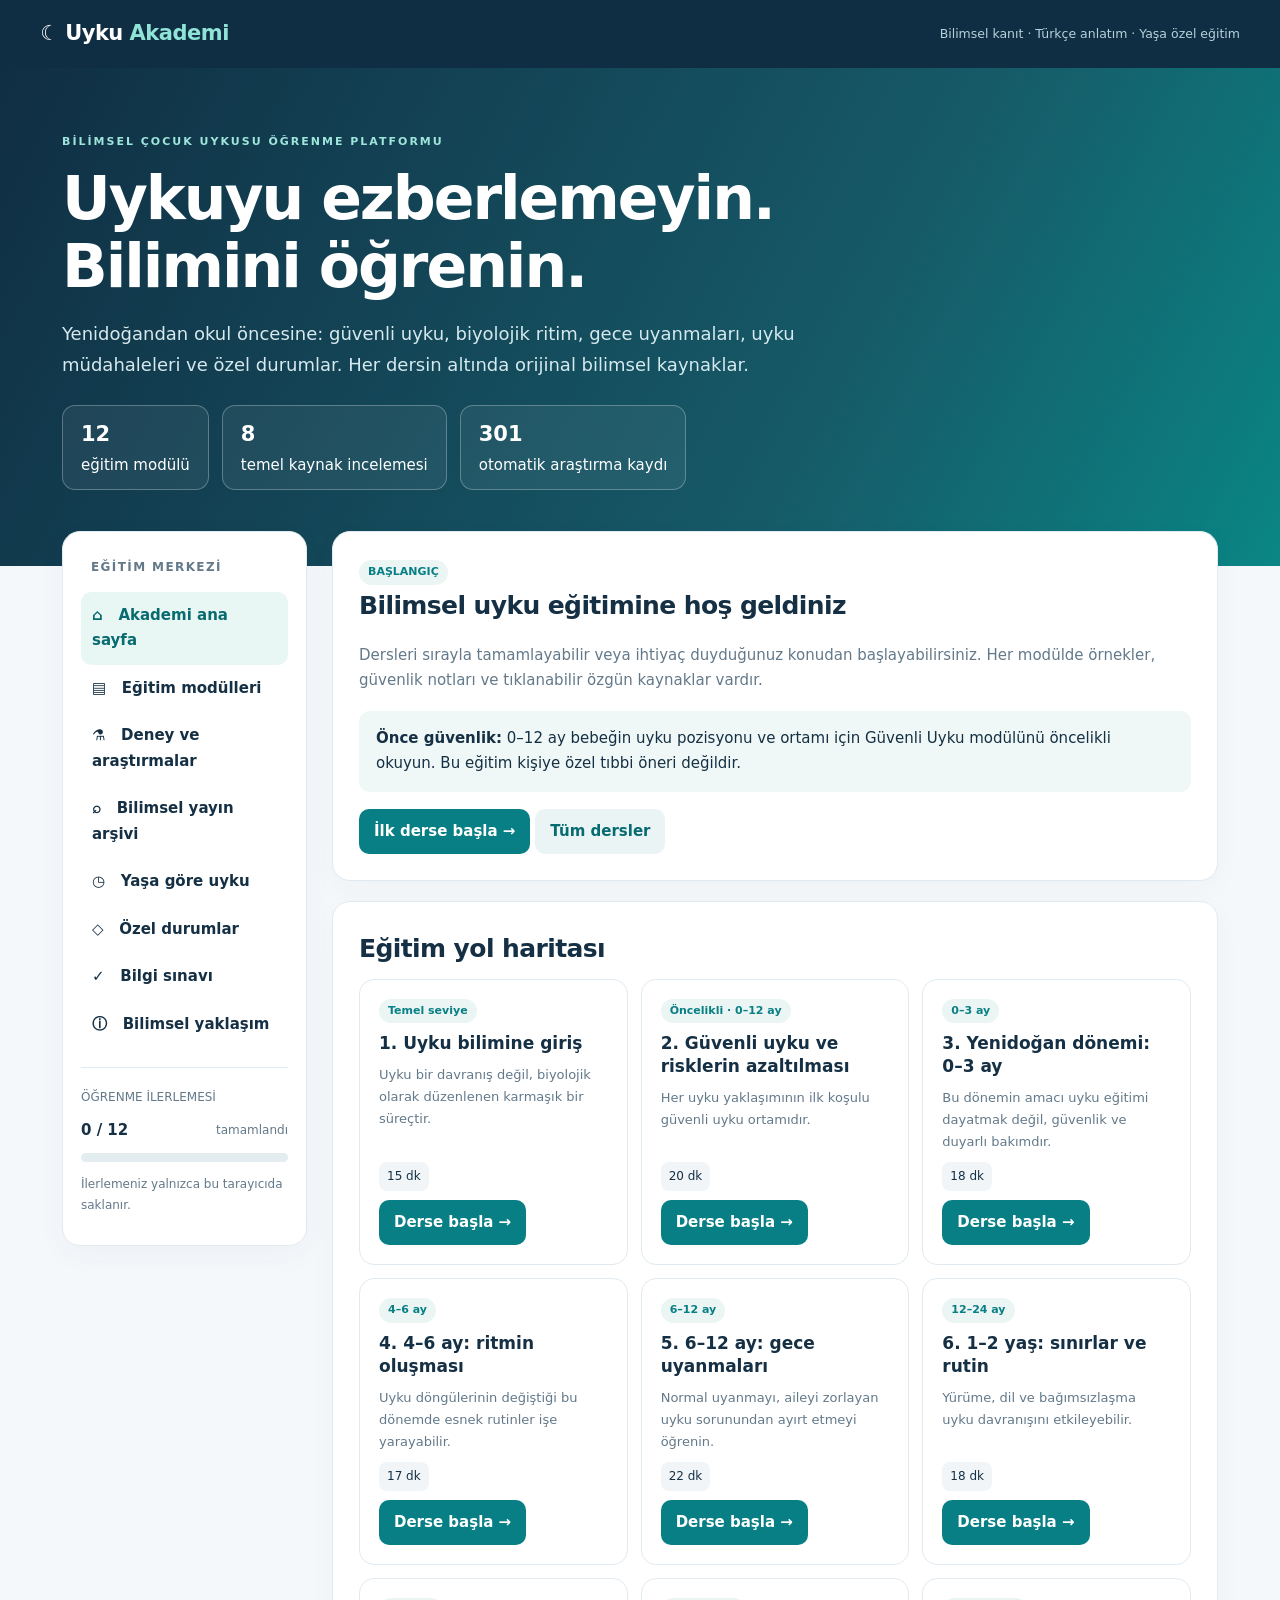
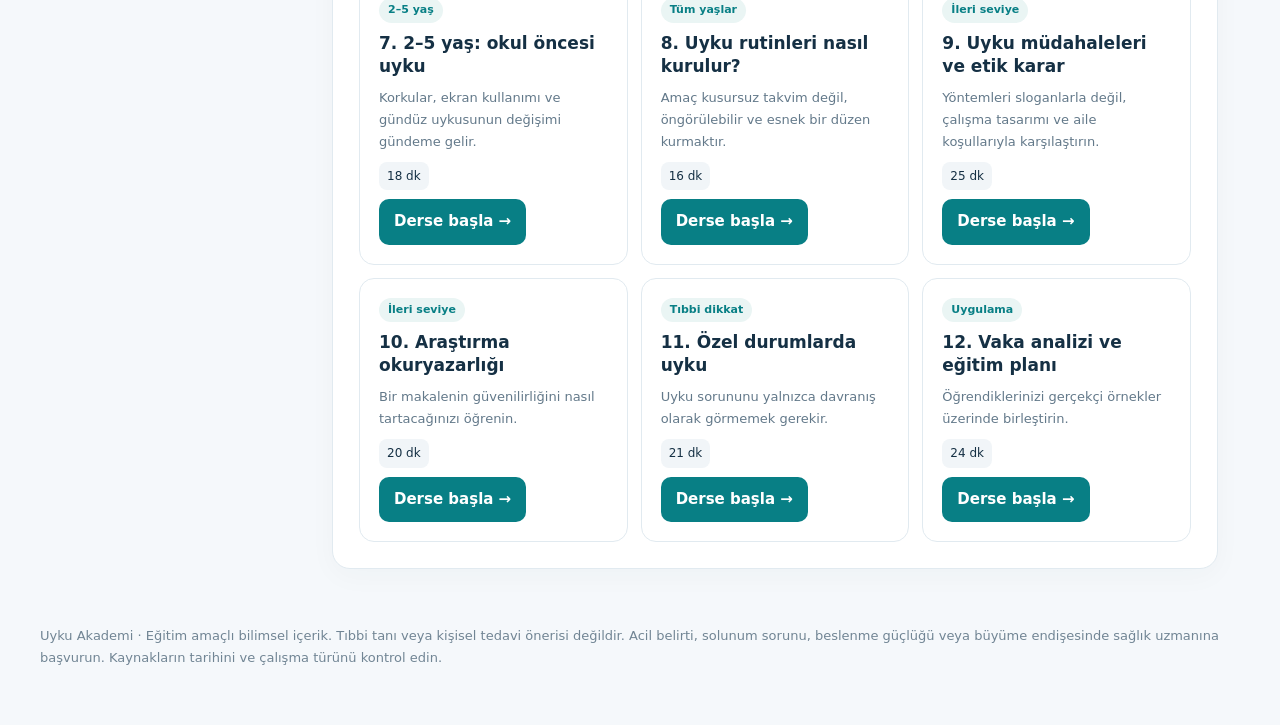
==== index.html @ d98d118b "Build comprehensive Turkish evidence-based infant sleep academy with 12 courses and research explore" ====
<!doctype html>
<html lang="tr"><head><meta charset="utf-8"><meta name="viewport" content="width=device-width,initial-scale=1"><meta name="theme-color" content="#102d43"><title>Uyku Akademi | Bilimsel Bebek ve Çocuk Uykusu Eğitimi</title>
<style>
:root{--ink:#153044;--sub:#63798a;--teal:#087f85;--mint:#e9f7f4;--line:#e1eaf0;--bg:#f5f8fb;--gold:#e7b868}*{box-sizing:border-box}body{margin:0;background:var(--bg);color:var(--ink);font:15px/1.7 system-ui,-apple-system,"Segoe UI",sans-serif}a{color:#087c86}button,input,select{font:inherit}button{cursor:pointer}.wrap{max-width:1200px;margin:auto;padding:0 22px}.top{background:#102e43;color:#fff}.topin{display:flex;align-items:center;justify-content:space-between;padding:16px 0;gap:15px}.brand{font-size:21px;font-weight:800;letter-spacing:-.5px}.brand span{color:#8fe4d7}.top small{color:#b7d0db}.hero{background:linear-gradient(118deg,#102e43 0%,#165a68 65%,#0a8685 100%);color:white;padding:65px 0 76px}.eyebrow{color:#9ee5db;letter-spacing:2px;text-transform:uppercase;font-size:11px;font-weight:800}.hero h1{font-size:clamp(34px,5vw,60px);line-height:1.13;letter-spacing:-2px;max-width:780px;margin:14px 0}.hero p{max-width:750px;color:#d6e9ee;font-size:18px}.hero .stats{display:flex;gap:13px;flex-wrap:wrap;margin-top:25px}.stat{border:1px solid #ffffff45;background:#ffffff10;border-radius:13px;padding:11px 18px}.stat b{font-size:21px;display:block}.layout{display:grid;grid-template-columns:245px minmax(0,1fr);gap:25px;margin-top:-35px;position:relative;align-items:start}.sidebar{background:white;border:1px solid var(--line);border-radius:18px;padding:18px;position:sticky;top:15px;box-shadow:0 8px 30px #1232470a}.sidebar h3{font-size:12px;letter-spacing:1.4px;color:var(--sub);margin:7px 10px 14px}.nav{width:100%;display:flex;gap:11px;align-items:center;border:0;background:transparent;color:var(--ink);padding:11px;border-radius:10px;text-align:left;font-weight:650}.nav:hover,.nav.active{background:var(--mint);color:#086b70}.main{min-width:0}.panel{background:white;border:1px solid var(--line);border-radius:18px;padding:26px;margin-bottom:20px;box-shadow:0 7px 28px #12324708}.panel h2{margin:0 0 8px;font-size:25px;letter-spacing:-.6px}.muted{color:var(--sub)}.cards{display:grid;grid-template-columns:repeat(auto-fit,minmax(220px,1fr));gap:13px}.course{border:1px solid var(--line);border-radius:15px;padding:19px;background:white;display:flex;flex-direction:column;gap:9px}.course:hover{border-color:#69bdbb;box-shadow:0 8px 22px #087f8515}.course h3{margin:0;font-size:17px;line-height:1.35}.course p{margin:0;color:var(--sub);font-size:13px;flex:1}.tag{display:inline-block;border-radius:99px;background:#eaf5f4;color:#087f85;padding:3px 9px;font-size:11px;font-weight:800;align-self:start}.btn{border:0;background:var(--teal);color:white;border-radius:10px;padding:10px 15px;font-weight:700}.btn.secondary{background:#eaf4f5;color:#086b72}.btn:focus-visible,.nav:focus-visible{outline:3px solid #e7b868;outline-offset:2px}.lesson{border-left:3px solid #0c898b;padding:4px 0 4px 17px;margin:21px 0}.lesson h3{font-size:18px;margin:0 0 7px}.lesson p{margin:6px 0}.note{padding:15px 17px;border-radius:11px;background:#eff8f6;margin:17px 0}.caution{background:#fff5e8;border-left:4px solid #d99b37}.danger{background:#fff0ef;border-left:4px solid #c65a52}.source{display:block;border:1px solid var(--line);border-radius:12px;padding:13px 15px;margin:10px 0;text-decoration:none;color:var(--ink)}.source:hover{border-color:#0b8d8a;background:#f8fdfc}.source small{display:block;color:var(--sub)}.source strong{display:block}.source .go{color:#087f85;font-weight:750;font-size:12px}.bar{height:9px;background:#e3edf0;border-radius:99px;overflow:hidden}.bar i{display:block;height:100%;background:linear-gradient(90deg,#079b95,#55bba5);width:0}.progress{display:flex;justify-content:space-between;gap:8px;align-items:center;margin:10px 0}.search{width:100%;border:1px solid #cbdde3;padding:13px;border-radius:11px;margin:12px 0}.research{padding:15px 0;border-bottom:1px solid var(--line)}.research a{font-weight:700}.research small{color:var(--sub)}.pill{display:inline-block;background:#f1f5f8;border-radius:8px;padding:4px 8px;font-size:12px}.options{display:grid;gap:9px}.option{border:1px solid var(--line);background:#fff;border-radius:11px;text-align:left;padding:12px}.option.chosen{border-color:#087f85;background:#ecf9f6}.hidden{display:none!important}.foot{padding:36px 0 55px;color:#718594;font-size:13px}.foot a{color:#577b87}.agegrid{display:grid;grid-template-columns:repeat(auto-fit,minmax(165px,1fr));gap:10px}.age{background:#f0f8f7;padding:15px;border-radius:12px}.age b{font-size:23px;color:#087f85}.age span{display:block;font-size:12px;color:#627c86}.callout{font-size:13px;color:#607887}.row{display:flex;gap:9px;flex-wrap:wrap;align-items:center}.coursebutton{align-self:start}.q{padding:15px 0;border-bottom:1px solid var(--line)}.q h3{margin:0 0 10px}.small{font-size:12px}@media(max-width:780px){.layout{display:block}.sidebar{position:static;margin-bottom:18px}.sidebar nav{display:grid;grid-template-columns:repeat(2,minmax(0,1fr));gap:3px}.nav{font-size:12px;padding:10px 7px}.hero{padding:40px 0 60px}.panel{padding:20px}.top small{display:none}}
</style></head><body>
<div class="top"><div class="wrap topin"><div class="brand">☾ Uyku <span>Akademi</span></div><small>Bilimsel kanıt · Türkçe anlatım · Yaşa özel eğitim</small></div></div>
<section class="hero"><div class="wrap"><div class="eyebrow">Bilimsel çocuk uykusu öğrenme platformu</div><h1>Uykuyu ezberlemeyin.<br>Bilimini öğrenin.</h1><p>Yenidoğandan okul öncesine: güvenli uyku, biyolojik ritim, gece uyanmaları, uyku müdahaleleri ve özel durumlar. Her dersin altında orijinal bilimsel kaynaklar.</p><div class="stats"><div class="stat"><b>12</b>eğitim modülü</div><div class="stat"><b>8</b>temel kaynak incelemesi</div><div class="stat"><b id="count">—</b>otomatik araştırma kaydı</div></div></div></section>
<div class="wrap layout"><aside class="sidebar"><h3>EĞİTİM MERKEZİ</h3><nav id="menu"><button class="nav active" data-page="home">⌂ &nbsp; Akademi ana sayfa</button><button class="nav" data-page="courses">▤ &nbsp; Eğitim modülleri</button><button class="nav" data-page="evidence">⚗ &nbsp; Deney ve araştırmalar</button><button class="nav" data-page="library">⌕ &nbsp; Bilimsel yayın arşivi</button><button class="nav" data-page="ages">◷ &nbsp; Yaşa göre uyku</button><button class="nav" data-page="cases">◇ &nbsp; Özel durumlar</button><button class="nav" data-page="quiz">✓ &nbsp; Bilgi sınavı</button><button class="nav" data-page="about">ⓘ &nbsp; Bilimsel yaklaşım</button></nav><hr style="border:0;border-top:1px solid var(--line);margin:19px 0"><div class="small muted">ÖĞRENME İLERLEMESİ</div><div class="progress"><b id="done">0 / 12</b><span class="small muted">tamamlandı</span></div><div class="bar"><i id="progressbar"></i></div><p class="small muted">İlerlemeniz yalnızca bu tarayıcıda saklanır.</p></aside><main class="main"><div id="content"></div></main></div>
<footer class="wrap foot">Uyku Akademi · Eğitim amaçlı bilimsel içerik. Tıbbi tanı veya kişisel tedavi önerisi değildir. Acil belirti, solunum sorunu, beslenme güçlüğü veya büyüme endişesinde sağlık uzmanına başvurun. Kaynakların tarihini ve çalışma türünü kontrol edin.</footer>
<script>
const refs={
aap:{name:"AAP (2022) — Sleep-Related Infant Deaths: Updated Recommendations",type:"Klinik rehber / kanıt değerlendirmesi",url:"https://doi.org/10.1542/peds.2022-057990",take:"Bebekleri her uykuda sırtüstü, düz ve sert bir yüzeyde yatırma; yumuşak nesneleri uzak tutma; en az ilk 6 ay oda paylaşımı önerilir.",limit:"Klinik rehberdir; tek bir randomize deney değildir."},
aasm:{name:"Paruthi ve ark. (2016) — Recommended Amount of Sleep for Pediatric Populations",type:"Uzman konsensüsü",url:"https://doi.org/10.5664/jcsm.5866",take:"4–12 ay: 12–16 saat; 1–2 yaş: 11–14 saat; 3–5 yaş: 10–13 saat (24 saatte, gündüz uykuları dahil).",limit:"Bireysel farklılıkları ortadan kaldıran kesin hedefler değildir."},
nsf:{name:"Hirshkowitz ve ark. (2015) — National Sleep Foundation Sleep Time Duration Recommendations",type:"Uzman paneli / literatür değerlendirmesi",url:"https://doi.org/10.1016/j.sleh.2014.12.010",take:"0–3 ay için önerilen toplam uyku süresi 14–17 saattir.",limit:"Bebeklerin tümü aynı saatte uyumaz; klinik değerlendirme önemlidir."},
grad:{name:"Gradisar ve ark. (2016) — Behavioral Interventions for Infant Sleep Problems",type:"Randomize kontrollü deney",url:"https://pubmed.ncbi.nlm.nih.gov/27221288/",take:"6–16 aylık 43 bebekte dereceli yanıt geciktirme ve yatış saatini kademeli kaydırma yaklaşımları incelendi; bazı uyku ölçütlerinde iyileşme bildirildi.",limit:"Küçük örneklem, seçilmiş yaş aralığı; yenidoğanlara genellenemez."},
price:{name:"Price ve ark. (2012) — Five-Year Follow-up of Harms and Benefits of Behavioral Infant Sleep Intervention",type:"Uzun dönem izlem araştırması",url:"https://pubmed.ncbi.nlm.nih.gov/22966034/",take:"Önceki davranışsal uyku müdahalesine katılan ailelerin uzun dönem sonuçları incelendi; ölçülen bazı uzun dönem çocuk/aile sonuçlarında anlamlı fark bulunmadı.",limit:"Belirli müdahale ve popülasyona ilişkin izlem; tüm yöntemlerin zararsızlığını kanıtlamaz."},
mind:{name:"Mindell ve ark. (2006) — Behavioral Treatment of Bedtime Problems and Night Wakings",type:"Literatür incelemesi",url:"https://pubmed.ncbi.nlm.nih.gov/17068979/",take:"Yatma zamanı sorunları ve gece uyanmaları için davranışsal yaklaşımları sınıflandırıp mevcut çalışmaları değerlendirdi.",limit:"İncelenen çalışmalar yöntem ve kalite açısından farklılık gösterir."},
who:{name:"WHO (2019) — Guidelines on Physical Activity, Sedentary Behaviour and Sleep for Children Under 5",type:"Uluslararası sağlık rehberi",url:"https://www.ncbi.nlm.nih.gov/books/NBK541170/",take:"0–4 yaşta uyku, hareket ve hareketsiz davranışın birlikte ele alınmasını önerir.",limit:"Nüfus düzeyinde öneridir; bireysel tıbbi değerlendirme yerine geçmez."},
eutil:{name:"NCBI — Entrez Programming Utilities (PubMed veri erişimi)",type:"Veri kaynağı / teknik dokümantasyon",url:"https://www.ncbi.nlm.nih.gov/books/NBK25501/",take:"PubMed bibliyografik kayıtlarının nasıl sorgulandığını ve erişildiğini açıklar.",limit:"Veri tabanında listelenmek, çalışmanın kaliteli veya klinik olarak doğrulanmış olduğu anlamına gelmez."}
};
const modules=[
{title:"Uyku bilimine giriş",age:"Temel seviye",time:"15 dk",intro:"Uyku bir davranış değil, biyolojik olarak düzenlenen karmaşık bir süreçtir.",sections:[["Uyku neden gereklidir?","Uyku; öğrenme, hafıza, duygu düzenleme ve fizyolojik toparlanmayla ilişkilidir. Bebek uykusu yetişkin uykusunun küçültülmüş hâli değildir: gelişimle birlikte uyku-uyanıklık düzeni değişir."],["Uyku basıncı ve biyolojik saat","Uyanık kalınan sürede uyuma eğilimi artar (homeostatik süreç). Gün ışığı, günlük düzen ve olgunlaşan sirkadiyen sistem de uyku zamanlamasını etkiler. İlk aylarda düzenli gece-gündüz ayrımı henüz gelişmektedir."],["Örnek değerlendirme","Bir bebeğin bir gece sık uyanması tek başına uyku bozukluğu tanısı değildir. Yaş, beslenme, büyüme, hastalık, uyku ortamı ve gündüz uykuları birlikte değerlendirilir."],["Yanlış çıkarım","İnternetteki 'her bebek şu saatte uyumalı' çizelgeleri biyolojik zorunluluk değildir. Süre önerileri aralıktır, kesin reçete değil."]],sources:["aasm","nsf","who"]},
{title:"Güvenli uyku ve risklerin azaltılması",age:"Öncelikli · 0–12 ay",time:"20 dk",intro:"Her uyku yaklaşımının ilk koşulu güvenli uyku ortamıdır.",sections:[["Uyku pozisyonu","Bir yaşından küçük bebek her uykuya sırtüstü yatırılır. Yan ve yüzüstü başlangıç pozisyonu önerilmez. Bebek kendi kendine her iki yöne dönebiliyorsa yine sırtüstü yatırılarak başlanır; sürekli yeniden çevirme genellikle gerekmez."],["Yatak ve ortam","Sert, düz, eğimsiz ve bebeğe uygun yatak yüzeyi kullanılır. Yastık, yorgan, tampon, oyuncak, pozisyoner ve ağırlıklı uyku ürünleri uyku alanından uzak tutulur."],["Aynı oda, ayrı yüzey","AAP, en az ilk 6 ay ebeveynle aynı odada fakat ayrı uyku yüzeyinde uyumayı önerir. Koltukta veya kanepede bebekle uyuyakalmak özellikle risklidir."],["Örnek olay","Bebek yalnızca ana kucağında uyuduysa güvenli ve uygun koşullarda mümkün olduğunda düz uyku yüzeyine aktarılır. Araç koltuğu, salıncak ve eğimli ürünler rutin uyku yatağı değildir."],["İstisna","Tıbbi özel durumlarda bireysel plan çocuk hekimi tarafından belirlenir; reflü şüphesi sırtüstü uyku kuralını kendi başına değiştirme gerekçesi değildir."]],sources:["aap"]},
{title:"Yenidoğan dönemi: 0–3 ay",age:"0–3 ay",time:"18 dk",intro:"Bu dönemin amacı uyku eğitimi dayatmak değil, güvenlik ve duyarlı bakımdır.",sections:[["Beklenen düzen","Yenidoğanda uyku gün içine dağılır. 0–3 ay için 24 saatte yaklaşık 14–17 saatlik toplam uyku önerisi vardır; kişisel değişkenlik yüksektir."],["Beslenme ve gece uyanmaları","Gece uyanmaları ve beslenme gereksinimi bu dönemde olağandır. Özellikle ilk haftalarda beslenmeyi uzatmak veya gece beslenmesini kesmek amacıyla uyku yöntemi uygulanmaz."],["Nazik gündüz-gece ayrımı","Gündüz doğal ışık ve normal ev yaşamı, geceleri daha loş ve sakin bir ortam yardımcı olabilir. Bu bir garanti veya kesin saat programı değildir."],["Uygulama örneği","Bebek uyandı → açlık/bez/rahatsızlık kontrolü → yaşa uygun beslenme ve temas → güvenli uyku yüzeyine dönüş. Ağlamayı görmezden gelmek bu dönemin hedefi değildir."],["Ne zaman yardım?","Beslenmede belirgin azalma, solunum güçlüğü, ateş veya olağan dışı halsizlikte uyku rutini tartışmak yerine sağlık değerlendirmesi gerekir."]],sources:["nsf","aap"]},
{title:"4–6 ay: ritmin oluşması",age:"4–6 ay",time:"17 dk",intro:"Uyku döngülerinin değiştiği bu dönemde esnek rutinler işe yarayabilir.",sections:[["Gelişimsel değişim","Bebeğin uyku örüntüsü olgunlaşırken daha önce uzun uyuyan bir bebek daha sık uyanabilir. Popüler '4. ay regresyonu' etiketi her bebek için bilimsel olarak sabit bir takvim değildir."],["Toplam uyku","4–12 ay için 24 saatte 12–16 saat aralığı önerilir; gündüz uykuları dahildir."],["Akşam rutini örneği","Beslenme → bez ve rahat kıyafet → kısa kitap/şarkı → ışığı azaltma → güvenli yatağa geçiş. Süre ve sıralama ailenin yaşamına uyarlanabilir."],["Gece beslenmesi","Gece beslenmesinin sürüp sürmeyeceği yalnızca aya bakılarak belirlenmez; büyüme, beslenme şekli ve sağlık durumu önemlidir."],["Sınır","6 aydan küçük bebekler için davranışsal uyku deneylerinin sonuçları otomatik olarak geçerli sayılmamalıdır."]],sources:["aasm","aap","grad"]},
{title:"6–12 ay: gece uyanmaları",age:"6–12 ay",time:"22 dk",intro:"Normal uyanmayı, aileyi zorlayan uyku sorunundan ayırt etmeyi öğrenin.",sections:[["Neden uyanır?","Gece uyanması açlık, gelişim, hastalık, ortam, bakım ihtiyacı veya uykuya dalış koşullarıyla ilişkili olabilir. Tek nedene indirgemek doğru değildir."],["İlk değerlendirme","Son günlerde hastalık var mı? Gündüz uykuları değişti mi? Bebek yeterince besleniyor mu? Uyku alanı güvenli mi? Ebeveynin hedefi nedir?"],["Davranışsal yaklaşımlar","Araştırmalarda dereceli yanıt geciktirme ve yatış saatini kademeli düzenleme gibi yöntemler incelenmiştir. Gradisar ve arkadaşlarının çalışması 6–16 aylık 43 bebek içerir."],["Örnek uygulama","Sağlıklı, uygun yaşta bir bebek için önce tutarlı ve sakin bir yatış rutini oluşturmak, sonra aile tercihine göre yaklaşım seçmek düşünülebilir. Ağlama, beslenme veya tıbbi sorunlar göz ardı edilmez."],["Kanıtın sınırı","Tek bir küçük deney bütün bebeklerde aynı sonuç beklenmesini sağlamaz; güvenlik, aile değerleri ve çocuk hekiminin önerileri önceliklidir."]],sources:["aasm","grad","mind","aap"]},
{title:"1–2 yaş: sınırlar ve rutin",age:"12–24 ay",time:"18 dk",intro:"Yürüme, dil ve bağımsızlaşma uyku davranışını etkileyebilir.",sections:[["Uyku süresi","1–2 yaş için 24 saatte 11–14 saat uyku önerilir; gündüz uykusu dahildir."],["Yatma öncesi geçiş","Her akşam öngörülebilir birkaç adım seçin: banyo gerekiyorsa banyo, pijama, kısa kitap, vedalaşma. Karmaşık veya katı bir ritüel gerekmez."],["Sınır koyma","'Bir kitap daha' gibi taleplerde sakin ve tutarlı yanıtlar, çocukla ilişkiyi koruyarak sınır koymaya yardımcı olabilir."],["Örnek olay","Çocuk yataktan kalkıyorsa önce güvenliği ve gündüz düzenini gözden geçirin; yalnızca cezalandırıcı tepkiler yerine gelişimsel ihtiyaca uygun rutin planlayın."],["İstisna","Horlama, solunum duraklaması, ağrı veya belirgin gündüz işlev kaybı varsa davranışsal açıklamaya saplanmayın."]],sources:["aasm","mind","who"]},
{title:"2–5 yaş: okul öncesi uyku",age:"2–5 yaş",time:"18 dk",intro:"Korkular, ekran kullanımı ve gündüz uykusunun değişimi gündeme gelir.",sections:[["Süreler","2 yaş için 11–14 saat; 3–5 yaş için 10–13 saat toplam uyku önerilir. Aralıklar bireysel gereksinime göre yorumlanır."],["Korkular ve güven duygusu","Karanlık korkusu veya ayrılık endişesi olduğunda duyguyu küçümsemeden güven veren kısa bir rutin oluşturun."],["Gündüz uykusu geçişi","Bazı çocuklarda gündüz uykusu giderek azalır. Gece yatışının çok gecikmesi, gündüz yorgunluğu ve toplam uyku birlikte izlenir."],["Ekran ve etkinlik","Akşam saatlerinde sakin etkinliklere geçişi kolaylaştırmak için ekranların yerini kitap, sohbet veya sessiz oyun alabilir."],["Örnek","Çocuk 21.00'de uyuyamıyorsa yalnızca daha erken yatağa koymak yerine gündüz uykusu süresi, yatış rutini ve sabah kalkışını birlikte değerlendirin."]],sources:["aasm","who","mind"]},
{title:"Uyku rutinleri nasıl kurulur?",age:"Tüm yaşlar",time:"16 dk",intro:"Amaç kusursuz takvim değil, öngörülebilir ve esnek bir düzen kurmaktır.",sections:[["Rutin ile saat farkı","Rutin aynı sırayla tekrarlanan sakin adımlardır. Dakikası dakikasına sabit saat zorunlu değildir."],["Üç basamaklı yaklaşım","1) Mevcut uyku ve beslenme düzenini birkaç gün gözleyin. 2) Yaşa uygun kısa bir yatış dizisi seçin. 3) Ailenin sürdürebileceği şekilde tutarlı uygulayıp yeniden değerlendirin."],["Gözlem örneği","Gündüz uykusu, yatış, uyanma ve beslenme notları; örüntü görmeye yardımcı olabilir. Notlar ebeveyni strese sokuyorsa azaltılabilir."],["Kaçınılacak hata","Bir gecelik zorlanmadan sonra yöntemi sürekli değiştirmek veya bebeğin sinyallerini yok saymak, öğrenmeyi zorlaştırabilir."],["Bilimsel bağlam","Davranışsal müdahalelere dair literatür mevcuttur; ancak araştırmalardaki müdahale paketleri, ailelerin gerçek yaşamındaki uygulamalardan farklı olabilir."]],sources:["mind","grad","aap"]},
{title:"Uyku müdahaleleri ve etik karar",age:"İleri seviye",time:"25 dk",intro:"Yöntemleri sloganlarla değil, çalışma tasarımı ve aile koşullarıyla karşılaştırın.",sections:[["Yöntem haritası","Davranışsal literatürde rutin oluşturma, yatış saatini düzenleme, ebeveyn varlığını kademeli değiştirme ve yanıt geciktirme gibi farklı yaklaşımlar bulunur."],["Deney neyi test etti?","Gradisar 2016: 43 bebek, 6–16 ay; belirli davranışsal yaklaşımlar karşılaştırıldı. Ölçülen bazı uyku sonuçlarında iyileşme görüldü; sonuçlar her yaşa ve her aileye taşınamaz."],["Uzun dönem veri","Price 2012, daha önceki bir müdahale grubunun yıllar sonraki sonuçlarını inceledi. Ölçülen sonuçlarda bazı anlamlı farklılıkların bulunmaması 'bütün uyku eğitimleri kesinlikle zararsız' demek değildir."],["Aile tercihleri","Ağlamaya yaklaşım, ebeveynin ruh sağlığı, bebeğin tıbbi durumu ve bakım kapasitesi birlikte düşünülmelidir. Hiçbir tek yöntem zorunlu değildir."],["Güvenlik sınırı","Yenidoğan, hasta, yetersiz beslenen veya özel tıbbi gereksinimli bebekte genel internet uyku protokolleri uygulanmaz."]],sources:["grad","price","mind","aap"]},
{title:"Araştırma okuryazarlığı",age:"İleri seviye",time:"20 dk",intro:"Bir makalenin güvenilirliğini nasıl tartacağınızı öğrenin.",sections:[["Çalışma türleri","Randomize kontrollü deney, gözlemsel araştırma, sistematik derleme ve klinik rehber aynı şey değildir. Nedensellik iddiası için tasarım kritik önem taşır."],["Örneklem ve karşılaştırma","43 kişilik bir çalışmanın sonucu daha büyük ve farklı popülasyonlarda sınanmalıdır. Kontrol grubu, seçilim ve takip kaybı yorumlamayı etkiler."],["Ölçülen sonuç","Ebeveynin bildirdiği gece uyanması ile objektif ölçüm farklı olabilir. Bir sonucun istatistiksel anlamlılığı, her zaman klinik açıdan büyük etki demek değildir."],["Makale kaydı ≠ kanıt","PubMed'de yer alan bir başlık, otomatik olarak güvenilir öneri değildir. Tam metin, yöntem, örneklem, yanlılık ve sonuçlar ayrıca değerlendirilmelidir."],["Uygulama","Kaynak bağlantısını açın; çalışma türünü, katılımcı yaşını, karşılaştırma grubunu, sonuç ölçütünü ve sınırlılıkları beş başlık altında not edin."]],sources:["grad","price","mind","eutil"]},
{title:"Özel durumlarda uyku",age:"Tıbbi dikkat",time:"21 dk",intro:"Uyku sorununu yalnızca davranış olarak görmemek gerekir.",sections:[["Prematüre bebek","Düzeltilmiş yaş, beslenme, gelişim ve hekim önerileri önemlidir. Genel uyku çizelgeleri prematüre bebek için doğrudan reçete değildir."],["Reflü ve kusma","Şüpheli reflüde yatağı eğmek veya yüzüstü yatırmak güvenli uyku rehberinin yerine geçmez; klinik değerlendirme gerekir."],["Hastalık ve ateş","Hasta bebeğin uyku örüntüsü değişebilir. Beslenme azalması, solunum sıkıntısı, susuzluk veya olağan dışı uyku hâli varsa sağlık hizmeti alınmalıdır."],["Horlama ve apne belirtileri","Sürekli yüksek sesli horlama, nefes durması veya solunum güçlüğü şüphesinde çocuk hekimine başvurulmalıdır."],["Aile tükenmişliği","Ebeveyn uykusuzluğu da önemlidir. Güvenli bakım paylaşımı, sosyal destek ve gerektiğinde profesyonel yardım planlanmalıdır."]],sources:["aap","who","aasm"]},
{title:"Vaka analizi ve eğitim planı",age:"Uygulama",time:"24 dk",intro:"Öğrendiklerinizi gerçekçi örnekler üzerinde birleştirin.",sections:[["Vaka A — 2 aylık bebek","Gece 2–3 saatte bir uyanıyor. İlk soru: büyüme ve beslenme nasıl, güvenli uyku alanı var mı? Bu yaşta gece beslenmesini kesme hedefi koymayın."],["Vaka B — 8 aylık bebek","Son hafta sık uyanıyor. Hastalık, dişle ilgili rahatsızlık, ayrılık tepkisi, gündüz uyku düzeni ve aile beklentilerini birlikte değerlendirin. Güvenli rutini gözden geçirin."],["Vaka C — 20 aylık çocuk","Her gece yatışa direniyor. Akşam rutini, gündüz uykusunun zamanı ve sınır koyma biçimini gözlemleyin; yaşa uygun toplam uyku aralığını referans alın."],["Vaka D — 4 yaşında çocuk","Gece korkuyla uyanıyor. Önce güven duygusu ve ortamı değerlendirin; tekrarlayan korku veya işlev kaybında uzman desteği düşünün."],["Kendi kontrol listeniz","Yaş → güvenli ortam → büyüme/beslenme → hastalık işaretleri → toplam uyku → gündüz düzeni → aile hedefi → kanıt ve sınırlılık."]],sources:["aap","aasm","nsf","mind"]}
];
const cases=[
["Prematüre bebek","Düzeltilmiş yaş ve klinik izlem dikkate alınır; standart saat çizelgesi birebir uygulanmaz."],
["Gece sık beslenme","Özellikle küçük bebeklerde fizyolojik olabilir. Beslenmeyi kısıtlamadan önce sağlık uzmanıyla görüşülür."],
["Reflü şüphesi","Yatağı yükseltme veya yüzüstü uyutma güvenli uyku önerisi değildir."],
["Hastalık / ateş","Uyku rutini yerine klinik belirtiler, sıvı ve beslenme değerlendirmesi önceliklidir."],
["Diş çıkarma","Rahatsızlık geçici uyku değişikliğine katkıda bulunabilir; her uyanmayı yalnızca dişe bağlamayın."],
["Ayrılık kaygısı","Gelişimsel dönemlerde artabilir; duyarlı ve tutarlı yanıt verin."],
["Gece korkuları","Yaşa uygun güven verici yaklaşım, gündüz stresleri ve uykuyu değerlendirin."],
["Horlama / nefes durması","Sürekli horlama veya apne şüphesi profesyonel değerlendirme gerektirir."],
["Egzama / kaşıntı","Cilt rahatsızlığı uykuyu bölebilir; uygun tedavi için hekime başvurun."],
["Çoklu doğum","Her bebeğin beslenme, güvenlik ve uyku gereksinimi ayrı değerlendirilir."],
["Seyahat / saat değişimi","Işık, çevre ve rutin değişimi etkili olabilir; esnek geçiş planlayın."],
["Gündüz uykusu reddi","Toplam uyku, yaş ve gece yatışı birlikte ele alınır."],
["Ekran ve geç yatma","Sakin akşam etkinlikleriyle geçiş kolaylaştırılabilir."],
["Ailede tükenmişlik","Güvenli bakım desteği ve ruh sağlığı desteği önemlidir."],
["Ani uyku düzeni değişikliği","Önce sağlık, ortam ve gelişimsel değişiklikleri değerlendirin."],
["Uykuya dalarken ağlama","Ağlamanın nedeni ve bebeğin yaşı önemlidir; tüm ağlamalar aynı anlama gelmez."],
["Araba koltuğunda uyuma","Seyahat dışındaki rutin uyku için uygun düz yüzeye geçiş planlayın."],
["Aynı yatakta uyuma","AAP, bebek için ebeveynle aynı odada ayrı uyku yüzeyini önerir."]
];
const questions=[
["1 yaşından küçük bebek uykuya hangi pozisyonda yatırılmalıdır?",["Sırtüstü","Yan","Yüzüstü"],0,"AAP güvenli uyku rehberi her uyku başlangıcında sırtüstünü önerir."],
["4–12 ay için 24 saatte önerilen toplam uyku aralığı nedir?",["8–10 saat","12–16 saat","18–20 saat"],1,"AASM önerisi gündüz uykuları dahil 12–16 saattir."],
["Yenidoğanda gece beslenmesi konusunda en doğru yaklaşım hangisi?",["Her gece beslenmesini kaldırmak","Sabit 8 saat uyutmak","Büyüme ve beslenme gereksinimini önceliklendirmek"],2,"Yenidoğan döneminde beslenme gereksinimleri önceliklidir."],
["43 bebeklik bir deney hakkında ne söylenebilir?",["Her bebek için kesin sonuçtur","Belirli örneklem için bilgi sağlar, sınırlıdır","Rehberlerin yerini alır"],1,"Küçük ve seçilmiş örneklem tüm popülasyona genellenemez."],
["PubMed'de makale bulunması neyi gösterir?",["Otomatik olarak kanıtlandığını","Tedavinin güvenli olduğunu","Bibliyografik kaydı olduğunu; kalite ayrıca incelenir"],2,"Kayıt, klinik kanıtın kalitesiyle aynı şey değildir."],
["Reflü şüphesinde uyku pozisyonu nasıl ele alınır?",["Yatağı eğmek şarttır","Güvenli sırtüstü uyku korunur; hekim değerlendirmesi gerekir","Yüzüstü yatırılır"],1,"Reflü şüphesi tek başına güvenli uyku kurallarını değiştirmez."],
["1–2 yaşta önerilen toplam uyku aralığı?",["11–14 saat","6–8 saat","16–19 saat"],0,"AASM: gündüz uykuları dahil 11–14 saat."],
["Sürekli horlama ve nefes durması şüphesinde ne yapılır?",["Yalnızca rutin değiştirilir","Görmezden gelinir","Tıbbi değerlendirme istenir"],2,"Solunumla ilişkili belirtiler klinik değerlendirme gerektirir."]
];
let page="home",activeLesson=0,records=[],answers={};let completed=[];try{completed=JSON.parse(localStorage.getItem("uykuakademi_completed")||"[]")}catch(e){}
function safe(s){return String(s??"").replace(/[&<>"']/g,c=>({"&":"&amp;","<":"&lt;",">":"&gt;",'"':"&quot;","'":"&#39;"}[c]))}
function src(id){const r=refs[id];return '<a class="source" target="_blank" rel="noopener noreferrer" href="'+r.url+'"><strong>'+safe(r.name)+'</strong><small>'+safe(r.type)+'</small><span class="go">Orijinal bilimsel kaynağı aç ↗</span></a>'}
function progress(){document.getElementById("done").textContent=completed.length+" / "+modules.length;document.getElementById("progressbar").style.width=(100*completed.length/modules.length)+"%"}
function goto(p){page=p;document.querySelectorAll(".nav").forEach(b=>b.classList.toggle("active",b.dataset.page===p));render();window.scrollTo({top:0,behavior:"smooth"})}
function openLesson(i){activeLesson=i;goto("lesson")}
function mark(){if(!completed.includes(activeLesson))completed.push(activeLesson);else completed=completed.filter(x=>x!==activeLesson);localStorage.setItem("uykuakademi_completed",JSON.stringify(completed));progress();render()}
function courseCards(){return '<div class="cards">'+modules.map((m,i)=>'<article class="course"><span class="tag">'+safe(m.age)+'</span><h3>'+(i+1)+'. '+safe(m.title)+'</h3><p>'+safe(m.intro)+'</p><div class="row"><span class="pill">'+safe(m.time)+'</span>'+(completed.includes(i)?'<span class="tag">✓ Tamamlandı</span>':'')+'</div><button class="btn coursebutton" onclick="openLesson('+i+')">Derse başla →</button></article>').join("")+'</div>'}
function render(){let h="";if(page==="home"){h='<section class="panel"><span class="tag">BAŞLANGIÇ</span><h2>Bilimsel uyku eğitimine hoş geldiniz</h2><p class="muted">Dersleri sırayla tamamlayabilir veya ihtiyaç duyduğunuz konudan başlayabilirsiniz. Her modülde örnekler, güvenlik notları ve tıklanabilir özgün kaynaklar vardır.</p><div class="note"><b>Önce güvenlik:</b> 0–12 ay bebeğin uyku pozisyonu ve ortamı için Güvenli Uyku modülünü öncelikli okuyun. Bu eğitim kişiye özel tıbbi öneri değildir.</div><button class="btn" onclick="openLesson(0)">İlk derse başla →</button> <button class="btn secondary" onclick="goto(\'courses\')">Tüm dersler</button></section><section class="panel"><h2>Eğitim yol haritası</h2>'+courseCards()+'</section>'}
if(page==="courses")h='<section class="panel"><h2>12 modüllük eğitim programı</h2><p class="muted">Temel biyolojiden deney okumaya, yaşa özel uygulamalardan vaka analizine ilerleyin.</p>'+courseCards()+'</section>';
if(page==="lesson"){const m=modules[activeLesson];h='<section class="panel"><div class="row"><span class="tag">'+safe(m.age)+'</span><span class="pill">'+safe(m.time)+'</span><span class="pill">Modül '+(activeLesson+1)+' / '+modules.length+'</span></div><h2 style="margin-top:13px">'+safe(m.title)+'</h2><p class="muted">'+safe(m.intro)+'</p>'+m.sections.map((s,i)=>'<div class="lesson"><h3>'+(i+1)+'. '+safe(s[0])+'</h3><p>'+safe(s[1])+'</p></div>').join("")+'<div class="note caution"><b>Kanıtı doğru yorumlayın:</b> Genel öneriler her bebeğe otomatik uygulanmaz. Hastalık, beslenme ve gelişimsel özel durumlar için bireysel değerlendirme gerekir.</div><h3>Bu dersin bilimsel kaynakları</h3><p class="muted small">Kaynağa tıklayınca makalenin DOI/PubMed/kurum sayfası yeni sekmede açılır.</p>'+m.sources.map(src).join("")+'<div class="row" style="margin-top:22px"><button class="btn" onclick="mark()">'+(completed.includes(activeLesson)?"✓ Tamamlandı işaretini kaldır":"✓ Dersi tamamladım")+'</button>'+(activeLesson<modules.length-1?'<button class="btn secondary" onclick="openLesson('+(activeLesson+1)+')">Sonraki ders →</button>':'<button class="btn secondary" onclick="goto(\'quiz\')">Sınava geç →</button>')+'</div></section>'}
if(page==="evidence")h='<section class="panel"><h2>Deneyler ve bilimsel kanıtlar</h2><p class="muted">Araştırma sonuçlarını, çalışma tasarımını ve sınırlarını birlikte okuyun. Aşağıdaki özetler eğitim amaçlıdır; tam metnin yerini tutmaz.</p>'+Object.keys(refs).filter(k=>k!=="eutil").map(k=>{const r=refs[k];return '<article class="lesson"><span class="tag">'+safe(r.type)+'</span><h3 style="margin-top:9px">'+safe(r.name)+'</h3><p><b>Ne söylüyor?</b> '+safe(r.take)+'</p><p><b>Sınırlılık:</b> '+safe(r.limit)+'</p>'+src(k)+'</article>'}).join("")+'</section>';
if(page==="ages")h='<section class="panel"><h2>Yaşa göre toplam uyku süreleri</h2><p class="muted">24 saat içindeki toplam sürelerdir; gündüz uykuları dahildir. Bireysel farklılıklar ve sağlık durumu önemlidir.</p><div class="agegrid"><div class="age"><span>0–3 ay</span><b>14–17 sa.</b><span>NSF 2015</span></div><div class="age"><span>4–12 ay</span><b>12–16 sa.</b><span>AASM 2016</span></div><div class="age"><span>1–2 yaş</span><b>11–14 sa.</b><span>AASM 2016</span></div><div class="age"><span>3–5 yaş</span><b>10–13 sa.</b><span>AASM 2016</span></div></div><div class="note caution">Bu sayılar belirli bir bebeğin tam olarak kaç saat uyuması gerektiğini söylemez. Büyüme, gündüz işlevi ve tıbbi durum değerlendirilmelidir.</div>'+src("nsf")+src("aasm")+'</section>';
if(page==="cases")h='<section class="panel"><h2>18 özel durum ve istisna</h2><p class="muted">Her uyku değişimi davranışsal sorun değildir. Başlıklara tıklayarak değerlendirme notlarını açın.</p>'+cases.map((c,i)=>'<details><summary>'+String(i+1).padStart(2,"0")+' · '+safe(c[0])+'</summary><p>'+safe(c[1])+'</p><p class="small muted">Güvenli uyku ve tıbbi durumlar için ilgili dersleri ve bilimsel rehberleri inceleyin.</p></details>').join("")+src("aap")+src("aasm")+'</section>';
if(page==="quiz")h='<section class="panel"><h2>Bilgi sınavı</h2><p class="muted">8 soruluk değerlendirme. Her cevaptan sonra bilimsel gerekçeyi görebilirsiniz.</p>'+questions.map((q,i)=>'<div class="q"><h3>'+safe(q[0])+'</h3><div class="options">'+q[1].map((v,j)=>'<button class="option '+(answers[i]===j?"chosen":"")+'" onclick="choose('+i+','+j+')">'+safe(v)+'</button>').join("")+'</div>'+(answers[i]!==undefined?'<div class="note '+(answers[i]===q[2]?"":"caution")+'"><b>'+(answers[i]===q[2]?"Doğru cevap.":"Doğru cevap: "+safe(q[1][q[2]])+".")+'</b> '+safe(q[3])+'</div>':'')+'</div>').join("")+'<div class="note"><b>Sonuç: '+questions.filter((q,i)=>answers[i]===q[2]).length+' / '+questions.length+'</b> doğru cevap · '+Object.keys(answers).length+' soru yanıtlandı</div><button class="btn secondary" onclick="answers={};render()">Sınavı sıfırla</button></section>';
if(page==="about")h='<section class="panel"><h2>Bilimsel yayın ve eğitim ilkelerimiz</h2><div class="lesson"><h3>1. Güvenlik önceliği</h3><p>Güvenli uyku önerileri hiçbir davranışsal hedef uğruna ikinci plana atılmaz.</p></div><div class="lesson"><h3>2. Kanıt hiyerarşisi</h3><p>Rehber, derleme, randomize deney ve gözlemsel çalışma birbirinden ayrılır. Katılımcı yaşı, örneklem ve sınırlılıklar açıklanır.</p></div><div class="lesson"><h3>3. Türkçe eğitim ve orijinal bağlantı</h3><p>Eğitim açıklamaları Türkçedir. Her temel iddiadan özgün DOI, PubMed veya kurum kaynağına ulaşılabilir.</p></div><div class="lesson"><h3>4. Otomatik tarama ve insan incelemesi</h3><p>Arşive otomatik gelen kayıtlar yalnızca bibliyografik meta veridir; tam metin analizi, bilimsel kalite kontrolü ve Türkçe çeviri yapılmış sayılmaz.</p></div><div class="note caution"><b>Şeffaflık:</b> Eğitim metinleri bilgilendirme amaçlı hazırlanmıştır; bağımsız uzman hakem değerlendirmesi yapılmış olduğu iddia edilmez. Her konuda en güncel rehber ve bireysel klinik koşullar kontrol edilmelidir.</div></section>';
if(page==="library")h='<section class="panel"><h2>Otomatik bilimsel yayın arşivi</h2><p class="muted">PubMed ve ClinicalTrials.gov üzerinden gelen kayıtlar. İngilizce başlıklar özgün kayıt adlarıdır. Bunlar doğrulanmış Türkçe makale özetleri değildir.</p><input id="query" class="search" placeholder="Makale, araştırma veya anahtar kelime ara..." oninput="showResearch()"><div id="researchlist">Yükleniyor...</div></section>';
document.getElementById("content").innerHTML=h;if(page==="library")showResearch();progress()}
function choose(i,j){answers[i]=j;render()}
function showResearch(){const el=document.getElementById("researchlist");if(!el)return;const q=(document.getElementById("query")?.value||"").toLocaleLowerCase("tr");const filtered=records.filter(r=>(r.title+" "+r.source+" "+r.date).toLocaleLowerCase("tr").includes(q));el.innerHTML='<p class="small muted">'+filtered.length+' kayıt listeleniyor. Kaynağa gitmek için başlığa tıklayın.</p>'+filtered.slice(0,100).map(r=>'<div class="research"><a target="_blank" rel="noopener noreferrer" href="'+(String(r.url||"").startsWith("https://")?safe(r.url):"#")+'">'+safe(r.title)+' ↗</a><div><small>'+safe(r.source)+' · '+safe(r.date||"Tarih belirtilmedi")+' · Yalnızca meta veri, uzman incelemesi bekliyor</small></div></div>').join("")+(filtered.length>100?'<p class="muted">İlk 100 sonuç gösteriliyor. Daha dar bir arama yapın.</p>':'')}
document.getElementById("menu").addEventListener("click",e=>{const b=e.target.closest("[data-page]");if(b)goto(b.dataset.page)});
fetch("data/research.json",{cache:"no-store"}).then(r=>r.json()).then(d=>{records=Array.isArray(d.records)?d.records:[];document.getElementById("count").textContent=records.length;showResearch()}).catch(()=>{document.getElementById("count").textContent="—";if(document.getElementById("researchlist"))document.getElementById("researchlist").textContent="Arşiv şu anda yüklenemedi. Daha sonra tekrar deneyin."});
render();
</script></body></html>
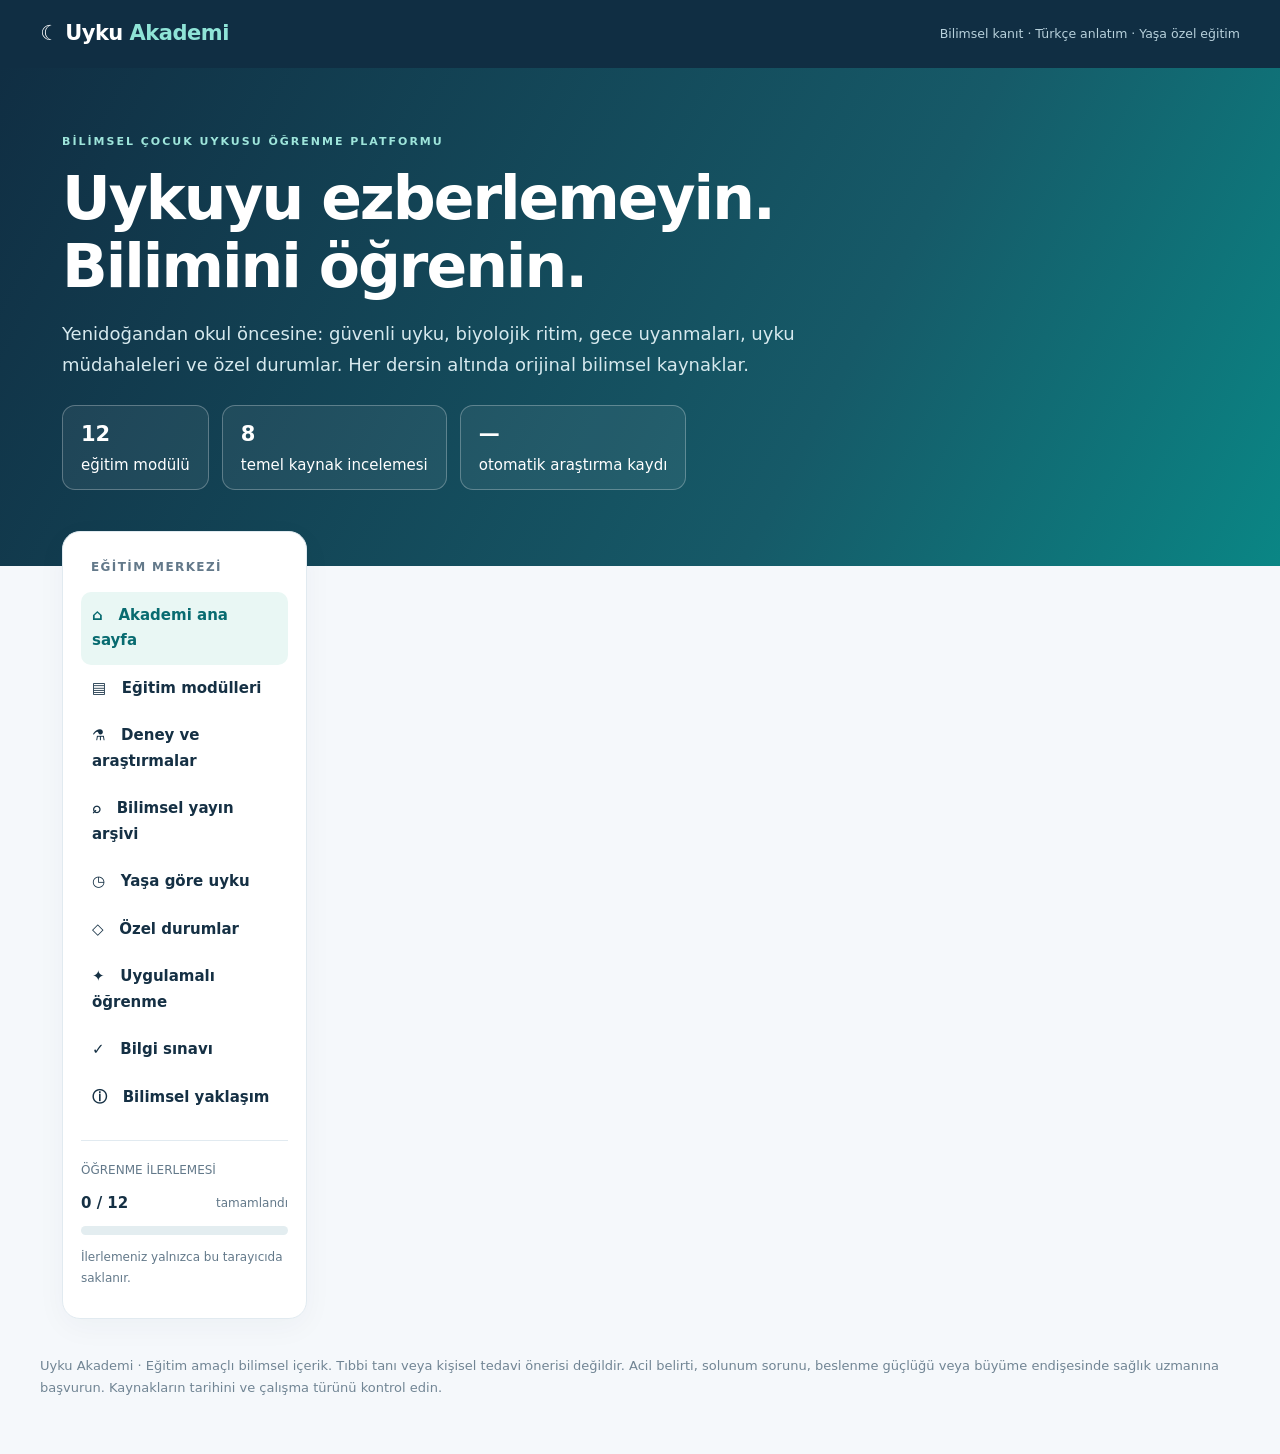
==== commit a45d8ce4: "Add interactive sleep education lab with evidence-based case decisions and active recall cards" ====
--- a/index.html
+++ b/index.html
@@ -5,7 +5,7 @@
 </style></head><body>
 <div class="top"><div class="wrap topin"><div class="brand">☾ Uyku <span>Akademi</span></div><small>Bilimsel kanıt · Türkçe anlatım · Yaşa özel eğitim</small></div></div>
 <section class="hero"><div class="wrap"><div class="eyebrow">Bilimsel çocuk uykusu öğrenme platformu</div><h1>Uykuyu ezberlemeyin.<br>Bilimini öğrenin.</h1><p>Yenidoğandan okul öncesine: güvenli uyku, biyolojik ritim, gece uyanmaları, uyku müdahaleleri ve özel durumlar. Her dersin altında orijinal bilimsel kaynaklar.</p><div class="stats"><div class="stat"><b>12</b>eğitim modülü</div><div class="stat"><b>8</b>temel kaynak incelemesi</div><div class="stat"><b id="count">—</b>otomatik araştırma kaydı</div></div></div></section>
-<div class="wrap layout"><aside class="sidebar"><h3>EĞİTİM MERKEZİ</h3><nav id="menu"><button class="nav active" data-page="home">⌂ &nbsp; Akademi ana sayfa</button><button class="nav" data-page="courses">▤ &nbsp; Eğitim modülleri</button><button class="nav" data-page="evidence">⚗ &nbsp; Deney ve araştırmalar</button><button class="nav" data-page="library">⌕ &nbsp; Bilimsel yayın arşivi</button><button class="nav" data-page="ages">◷ &nbsp; Yaşa göre uyku</button><button class="nav" data-page="cases">◇ &nbsp; Özel durumlar</button><button class="nav" data-page="quiz">✓ &nbsp; Bilgi sınavı</button><button class="nav" data-page="about">ⓘ &nbsp; Bilimsel yaklaşım</button></nav><hr style="border:0;border-top:1px solid var(--line);margin:19px 0"><div class="small muted">ÖĞRENME İLERLEMESİ</div><div class="progress"><b id="done">0 / 12</b><span class="small muted">tamamlandı</span></div><div class="bar"><i id="progressbar"></i></div><p class="small muted">İlerlemeniz yalnızca bu tarayıcıda saklanır.</p></aside><main class="main"><div id="content"></div></main></div>
+<div class="wrap layout"><aside class="sidebar"><h3>EĞİTİM MERKEZİ</h3><nav id="menu"><button class="nav active" data-page="home">⌂ &nbsp; Akademi ana sayfa</button><button class="nav" data-page="courses">▤ &nbsp; Eğitim modülleri</button><button class="nav" data-page="evidence">⚗ &nbsp; Deney ve araştırmalar</button><button class="nav" data-page="library">⌕ &nbsp; Bilimsel yayın arşivi</button><button class="nav" data-page="ages">◷ &nbsp; Yaşa göre uyku</button><button class="nav" data-page="cases">◇ &nbsp; Özel durumlar</button><button class="nav" data-page="lab">✦ &nbsp; Uygulamalı öğrenme</button><button class="nav" data-page="quiz">✓ &nbsp; Bilgi sınavı</button><button class="nav" data-page="about">ⓘ &nbsp; Bilimsel yaklaşım</button></nav><hr style="border:0;border-top:1px solid var(--line);margin:19px 0"><div class="small muted">ÖĞRENME İLERLEMESİ</div><div class="progress"><b id="done">0 / 12</b><span class="small muted">tamamlandı</span></div><div class="bar"><i id="progressbar"></i></div><p class="small muted">İlerlemeniz yalnızca bu tarayıcıda saklanır.</p></aside><main class="main"><div id="content"></div></main></div>
 <footer class="wrap foot">Uyku Akademi · Eğitim amaçlı bilimsel içerik. Tıbbi tanı veya kişisel tedavi önerisi değildir. Acil belirti, solunum sorunu, beslenme güçlüğü veya büyüme endişesinde sağlık uzmanına başvurun. Kaynakların tarihini ve çalışma türünü kontrol edin.</footer>
 <script>
 const refs={
@@ -62,6 +62,27 @@
 ["1–2 yaşta önerilen toplam uyku aralığı?",["11–14 saat","6–8 saat","16–19 saat"],0,"AASM: gündüz uykuları dahil 11–14 saat."],
 ["Sürekli horlama ve nefes durması şüphesinde ne yapılır?",["Yalnızca rutin değiştirilir","Görmezden gelinir","Tıbbi değerlendirme istenir"],2,"Solunumla ilişkili belirtiler klinik değerlendirme gerektirir."]
 ];
+
+const scenarios=[
+{title:"2 aylık bebek gece üç kez uyanıyor",context:"Bebek anne sütü alıyor, büyüme takibi sürüyor. Aile gece uyanmalarını tamamen kaldırmak istiyor.",choices:["Gece beslenmesini bir anda kesip sekiz saat uyutmak","Önce beslenme, büyüme ve güvenli uyku koşullarını değerlendirmek","Bebeği yüzüstü yatırıp daha uzun uyumasını sağlamak"],correct:1,why:"Yenidoğana yakın bu dönemde gece beslenmesi fizyolojik olabilir. Beslenme ve büyüme değerlendirilmeden uyku müdahalesi yapılmaz.",ref:"aap"},
+{title:"8 aylık bebek son günlerde sık uyanıyor",context:"Aile 'uyku gerilemesi' olduğunu düşünüyor. Bebekte yakın zamanda burun tıkanıklığı başlamış.",choices:["Önce hastalık, beslenme ve solunum belirtilerini değerlendirmek","Tüm uyanmaları davranışsal sayıp hemen yöntem uygulamak","Bebeğin yatağına yastık koymak"],correct:0,why:"Yeni başlayan belirtilerde önce sağlık ve güvenlik değerlendirilir. Tek açıklama olarak davranışsal uyku sorununu varsaymak yanlıştır.",ref:"aap"},
+{title:"Bir araştırmada 43 bebek incelendi",context:"Çalışma 6–16 aylık bebeklerde iki davranışsal yaklaşımı araştırıyor. Bir arkadaşınız bunun tüm bebeklerde kesin işe yaradığını söylüyor.",choices:["Sonucu yenidoğanlara da uygulamak","Bütün yöntemlerin tamamen zararsız olduğunu kabul etmek","Yaş aralığını, örneklemi ve ölçülen sonuçları dikkate almak"],correct:2,why:"Gradisar ve arkadaşlarının randomize deneyinin örneklemi küçüktür ve belirli yaş grubuyla sınırlıdır. Genelleme dikkat ister.",ref:"grad"},
+{title:"20 aylık çocuk yatmaya direniyor",context:"Gündüz geç saatlerde uzun uyuyor ve akşam yatağa gitmek istemiyor.",choices:["Gündüz uykusunu, akşam rutinini ve toplam uykuyu birlikte gözden geçirmek","Çocuğun korkularını cezalandırmak","Kesin olarak her gün aynı dakikada uyumasını beklemek"],correct:0,why:"1–2 yaşta toplam uyku 11–14 saat aralığında değerlendirilir. Gündüz uyku zamanlaması ve yatış rutini birlikte ele alınır.",ref:"aasm"}
+];
+let caseIndex=0,caseAnswer=null,flashIndex=0,flashShown=false;
+const flashcards=[
+["Sirkadiyen ritim nedir?","Işık ve biyolojik süreçlerle ilişkili, uyku-uyanıklık zamanlamasını etkileyen yaklaşık 24 saatlik düzen."],
+["Uyku basıncı nedir?","Uyanık kalındıkça uyuma eğiliminin artmasını açıklayan homeostatik süreç."],
+["Randomize kontrollü deney nedir?","Katılımcıların karşılaştırılan gruplara rastgele atandığı, müdahale etkisini değerlendirmeye yardımcı araştırma tasarımı."],
+["Klinik rehber ile deney arasındaki fark?","Rehber çok sayıda kanıtı ve uzman değerlendirmesini birleştirir; deney belirli bir müdahaleyi belirli örneklemde sınar."],
+["Neden bir makale tek başına yeterli değildir?","Örneklem, yanlılık, yöntem, ölçüm ve başka çalışmalarda tekrarlanabilirlik sonuçların gücünü etkiler."],
+["Güvenli uyku için üç temel unsur?","Sırtüstü başlangıç, sert-düz ayrı uyku yüzeyi ve uyku alanında yumuşak eşya olmaması."]
+];
+function selectScenario(i){caseIndex=i;caseAnswer=null;render()}
+function answerScenario(i){caseAnswer=i;render()}
+function nextFlash(){flashIndex=(flashIndex+1)%flashcards.length;flashShown=false;render()}
+function labHTML(){const c=scenarios[caseIndex],f=flashcards[flashIndex];return '<section class="panel"><span class="tag">UYGULAMALI DERS</span><h2>Karar verme laboratuvarı</h2><p class="muted">Gerçek hayata benzeyen bir durumu okuyun. Kararınızı verin; ardından bilimsel gerekçeyi ve kaynağı inceleyin.</p><div class="row">'+scenarios.map((x,i)=>'<button class="btn '+(caseIndex===i?'':'secondary')+'" onclick="selectScenario('+i+')">Vaka '+(i+1)+'</button>').join('')+'</div><div class="note" style="margin-top:20px"><b>Vaka '+(caseIndex+1)+': '+safe(c.title)+'</b><p>'+safe(c.context)+'</p></div><h3>Siz nasıl yaklaşırdınız?</h3><div class="options">'+c.choices.map((v,i)=>'<button class="option '+(caseAnswer===i?'chosen':'')+'" onclick="answerScenario('+i+')">'+String.fromCharCode(65+i)+'. '+safe(v)+'</button>').join('')+'</div>'+(caseAnswer!==null?'<div class="note '+(caseAnswer===c.correct?'':'caution')+'"><b>'+(caseAnswer===c.correct?'Doğru yaklaşım!':'Bu yaklaşım uygun değil.')+'</b><p>'+safe(c.why)+'</p><p><b>Doğru seçenek:</b> '+safe(c.choices[c.correct])+'</p></div>'+src(c.ref)+'<button class="btn" onclick="selectScenario('+(caseIndex+1)%scenarios.length+')">Sonraki vakaya geç →</button>':'')+'</section><section class="panel"><span class="tag">AKTİF HATIRLAMA</span><h2>Bilimsel kavram kartları</h2><p class="muted">Önce soruyu kendi kendinize yanıtlayın, sonra kartı çevirip açıklamayı kontrol edin.</p><div class="note" style="min-height:135px"><div class="small muted">KART '+(flashIndex+1)+' / '+flashcards.length+'</div><h3>'+safe(f[0])+'</h3>'+(flashShown?'<p>'+safe(f[1])+'</p>':'<p class="muted">Yanıtı görmek için aşağıdaki butona basın.</p>')+'</div><div class="row"><button class="btn" onclick="flashShown=!flashShown;render()">'+(flashShown?'Yanıtı gizle':'Yanıtı göster')+'</button><button class="btn secondary" onclick="nextFlash()">Sonraki kart →</button></div></section><section class="panel"><h2>Öğrenme döngüsü</h2><p>1. İlgili modülü okuyun. 2. Vakada karar verin. 3. Bilimsel gerekçeyi kaynağından inceleyin. 4. Kavram kartıyla bilgiyi hatırlayın. 5. Bilgi sınavında kendinizi ölçün.</p><button class="btn secondary" onclick="goto(\'quiz\')">Bilgi sınavına geç →</button></section>'}
+
 let page="home",activeLesson=0,records=[],answers={};let completed=[];try{completed=JSON.parse(localStorage.getItem("uykuakademi_completed")||"[]")}catch(e){}
 function safe(s){return String(s??"").replace(/[&<>"']/g,c=>({"&":"&amp;","<":"&lt;",">":"&gt;",'"':"&quot;","'":"&#39;"}[c]))}
 function src(id){const r=refs[id];return '<a class="source" target="_blank" rel="noopener noreferrer" href="'+r.url+'"><strong>'+safe(r.name)+'</strong><small>'+safe(r.type)+'</small><span class="go">Orijinal bilimsel kaynağı aç ↗</span></a>'}
@@ -70,12 +91,13 @@
 function openLesson(i){activeLesson=i;goto("lesson")}
 function mark(){if(!completed.includes(activeLesson))completed.push(activeLesson);else completed=completed.filter(x=>x!==activeLesson);localStorage.setItem("uykuakademi_completed",JSON.stringify(completed));progress();render()}
 function courseCards(){return '<div class="cards">'+modules.map((m,i)=>'<article class="course"><span class="tag">'+safe(m.age)+'</span><h3>'+(i+1)+'. '+safe(m.title)+'</h3><p>'+safe(m.intro)+'</p><div class="row"><span class="pill">'+safe(m.time)+'</span>'+(completed.includes(i)?'<span class="tag">✓ Tamamlandı</span>':'')+'</div><button class="btn coursebutton" onclick="openLesson('+i+')">Derse başla →</button></article>').join("")+'</div>'}
-function render(){let h="";if(page==="home"){h='<section class="panel"><span class="tag">BAŞLANGIÇ</span><h2>Bilimsel uyku eğitimine hoş geldiniz</h2><p class="muted">Dersleri sırayla tamamlayabilir veya ihtiyaç duyduğunuz konudan başlayabilirsiniz. Her modülde örnekler, güvenlik notları ve tıklanabilir özgün kaynaklar vardır.</p><div class="note"><b>Önce güvenlik:</b> 0–12 ay bebeğin uyku pozisyonu ve ortamı için Güvenli Uyku modülünü öncelikli okuyun. Bu eğitim kişiye özel tıbbi öneri değildir.</div><button class="btn" onclick="openLesson(0)">İlk derse başla →</button> <button class="btn secondary" onclick="goto(\'courses\')">Tüm dersler</button></section><section class="panel"><h2>Eğitim yol haritası</h2>'+courseCards()+'</section>'}
+function render(){let h="";if(page==="home"){h='<section class="panel"><span class="tag">BAŞLANGIÇ</span><h2>Bilimsel uyku eğitimine hoş geldiniz</h2><p class="muted">Dersleri sırayla tamamlayabilir veya ihtiyaç duyduğunuz konudan başlayabilirsiniz. Her modülde örnekler, güvenlik notları ve tıklanabilir özgün kaynaklar vardır.</p><div class="note"><b>Önce güvenlik:</b> 0–12 ay bebeğin uyku pozisyonu ve ortamı için Güvenli Uyku modülünü öncelikli okuyun. Bu eğitim kişiye özel tıbbi öneri değildir.</div><button class="btn" onclick="openLesson(0)">İlk derse başla →</button> <button class="btn secondary" onclick="goto('lab')">Uygulamalı vaka çöz →</button> <button class="btn secondary" onclick="goto(\'courses\')">Tüm dersler</button></section><section class="panel"><h2>Eğitim yol haritası</h2>'+courseCards()+'</section>'}
 if(page==="courses")h='<section class="panel"><h2>12 modüllük eğitim programı</h2><p class="muted">Temel biyolojiden deney okumaya, yaşa özel uygulamalardan vaka analizine ilerleyin.</p>'+courseCards()+'</section>';
 if(page==="lesson"){const m=modules[activeLesson];h='<section class="panel"><div class="row"><span class="tag">'+safe(m.age)+'</span><span class="pill">'+safe(m.time)+'</span><span class="pill">Modül '+(activeLesson+1)+' / '+modules.length+'</span></div><h2 style="margin-top:13px">'+safe(m.title)+'</h2><p class="muted">'+safe(m.intro)+'</p>'+m.sections.map((s,i)=>'<div class="lesson"><h3>'+(i+1)+'. '+safe(s[0])+'</h3><p>'+safe(s[1])+'</p></div>').join("")+'<div class="note caution"><b>Kanıtı doğru yorumlayın:</b> Genel öneriler her bebeğe otomatik uygulanmaz. Hastalık, beslenme ve gelişimsel özel durumlar için bireysel değerlendirme gerekir.</div><h3>Bu dersin bilimsel kaynakları</h3><p class="muted small">Kaynağa tıklayınca makalenin DOI/PubMed/kurum sayfası yeni sekmede açılır.</p>'+m.sources.map(src).join("")+'<div class="row" style="margin-top:22px"><button class="btn" onclick="mark()">'+(completed.includes(activeLesson)?"✓ Tamamlandı işaretini kaldır":"✓ Dersi tamamladım")+'</button>'+(activeLesson<modules.length-1?'<button class="btn secondary" onclick="openLesson('+(activeLesson+1)+')">Sonraki ders →</button>':'<button class="btn secondary" onclick="goto(\'quiz\')">Sınava geç →</button>')+'</div></section>'}
 if(page==="evidence")h='<section class="panel"><h2>Deneyler ve bilimsel kanıtlar</h2><p class="muted">Araştırma sonuçlarını, çalışma tasarımını ve sınırlarını birlikte okuyun. Aşağıdaki özetler eğitim amaçlıdır; tam metnin yerini tutmaz.</p>'+Object.keys(refs).filter(k=>k!=="eutil").map(k=>{const r=refs[k];return '<article class="lesson"><span class="tag">'+safe(r.type)+'</span><h3 style="margin-top:9px">'+safe(r.name)+'</h3><p><b>Ne söylüyor?</b> '+safe(r.take)+'</p><p><b>Sınırlılık:</b> '+safe(r.limit)+'</p>'+src(k)+'</article>'}).join("")+'</section>';
 if(page==="ages")h='<section class="panel"><h2>Yaşa göre toplam uyku süreleri</h2><p class="muted">24 saat içindeki toplam sürelerdir; gündüz uykuları dahildir. Bireysel farklılıklar ve sağlık durumu önemlidir.</p><div class="agegrid"><div class="age"><span>0–3 ay</span><b>14–17 sa.</b><span>NSF 2015</span></div><div class="age"><span>4–12 ay</span><b>12–16 sa.</b><span>AASM 2016</span></div><div class="age"><span>1–2 yaş</span><b>11–14 sa.</b><span>AASM 2016</span></div><div class="age"><span>3–5 yaş</span><b>10–13 sa.</b><span>AASM 2016</span></div></div><div class="note caution">Bu sayılar belirli bir bebeğin tam olarak kaç saat uyuması gerektiğini söylemez. Büyüme, gündüz işlevi ve tıbbi durum değerlendirilmelidir.</div>'+src("nsf")+src("aasm")+'</section>';
 if(page==="cases")h='<section class="panel"><h2>18 özel durum ve istisna</h2><p class="muted">Her uyku değişimi davranışsal sorun değildir. Başlıklara tıklayarak değerlendirme notlarını açın.</p>'+cases.map((c,i)=>'<details><summary>'+String(i+1).padStart(2,"0")+' · '+safe(c[0])+'</summary><p>'+safe(c[1])+'</p><p class="small muted">Güvenli uyku ve tıbbi durumlar için ilgili dersleri ve bilimsel rehberleri inceleyin.</p></details>').join("")+src("aap")+src("aasm")+'</section>';
+if(page==="lab")h=labHTML();
 if(page==="quiz")h='<section class="panel"><h2>Bilgi sınavı</h2><p class="muted">8 soruluk değerlendirme. Her cevaptan sonra bilimsel gerekçeyi görebilirsiniz.</p>'+questions.map((q,i)=>'<div class="q"><h3>'+safe(q[0])+'</h3><div class="options">'+q[1].map((v,j)=>'<button class="option '+(answers[i]===j?"chosen":"")+'" onclick="choose('+i+','+j+')">'+safe(v)+'</button>').join("")+'</div>'+(answers[i]!==undefined?'<div class="note '+(answers[i]===q[2]?"":"caution")+'"><b>'+(answers[i]===q[2]?"Doğru cevap.":"Doğru cevap: "+safe(q[1][q[2]])+".")+'</b> '+safe(q[3])+'</div>':'')+'</div>').join("")+'<div class="note"><b>Sonuç: '+questions.filter((q,i)=>answers[i]===q[2]).length+' / '+questions.length+'</b> doğru cevap · '+Object.keys(answers).length+' soru yanıtlandı</div><button class="btn secondary" onclick="answers={};render()">Sınavı sıfırla</button></section>';
 if(page==="about")h='<section class="panel"><h2>Bilimsel yayın ve eğitim ilkelerimiz</h2><div class="lesson"><h3>1. Güvenlik önceliği</h3><p>Güvenli uyku önerileri hiçbir davranışsal hedef uğruna ikinci plana atılmaz.</p></div><div class="lesson"><h3>2. Kanıt hiyerarşisi</h3><p>Rehber, derleme, randomize deney ve gözlemsel çalışma birbirinden ayrılır. Katılımcı yaşı, örneklem ve sınırlılıklar açıklanır.</p></div><div class="lesson"><h3>3. Türkçe eğitim ve orijinal bağlantı</h3><p>Eğitim açıklamaları Türkçedir. Her temel iddiadan özgün DOI, PubMed veya kurum kaynağına ulaşılabilir.</p></div><div class="lesson"><h3>4. Otomatik tarama ve insan incelemesi</h3><p>Arşive otomatik gelen kayıtlar yalnızca bibliyografik meta veridir; tam metin analizi, bilimsel kalite kontrolü ve Türkçe çeviri yapılmış sayılmaz.</p></div><div class="note caution"><b>Şeffaflık:</b> Eğitim metinleri bilgilendirme amaçlı hazırlanmıştır; bağımsız uzman hakem değerlendirmesi yapılmış olduğu iddia edilmez. Her konuda en güncel rehber ve bireysel klinik koşullar kontrol edilmelidir.</div></section>';
 if(page==="library")h='<section class="panel"><h2>Otomatik bilimsel yayın arşivi</h2><p class="muted">PubMed ve ClinicalTrials.gov üzerinden gelen kayıtlar. İngilizce başlıklar özgün kayıt adlarıdır. Bunlar doğrulanmış Türkçe makale özetleri değildir.</p><input id="query" class="search" placeholder="Makale, araştırma veya anahtar kelime ara..." oninput="showResearch()"><div id="researchlist">Yükleniyor...</div></section>';
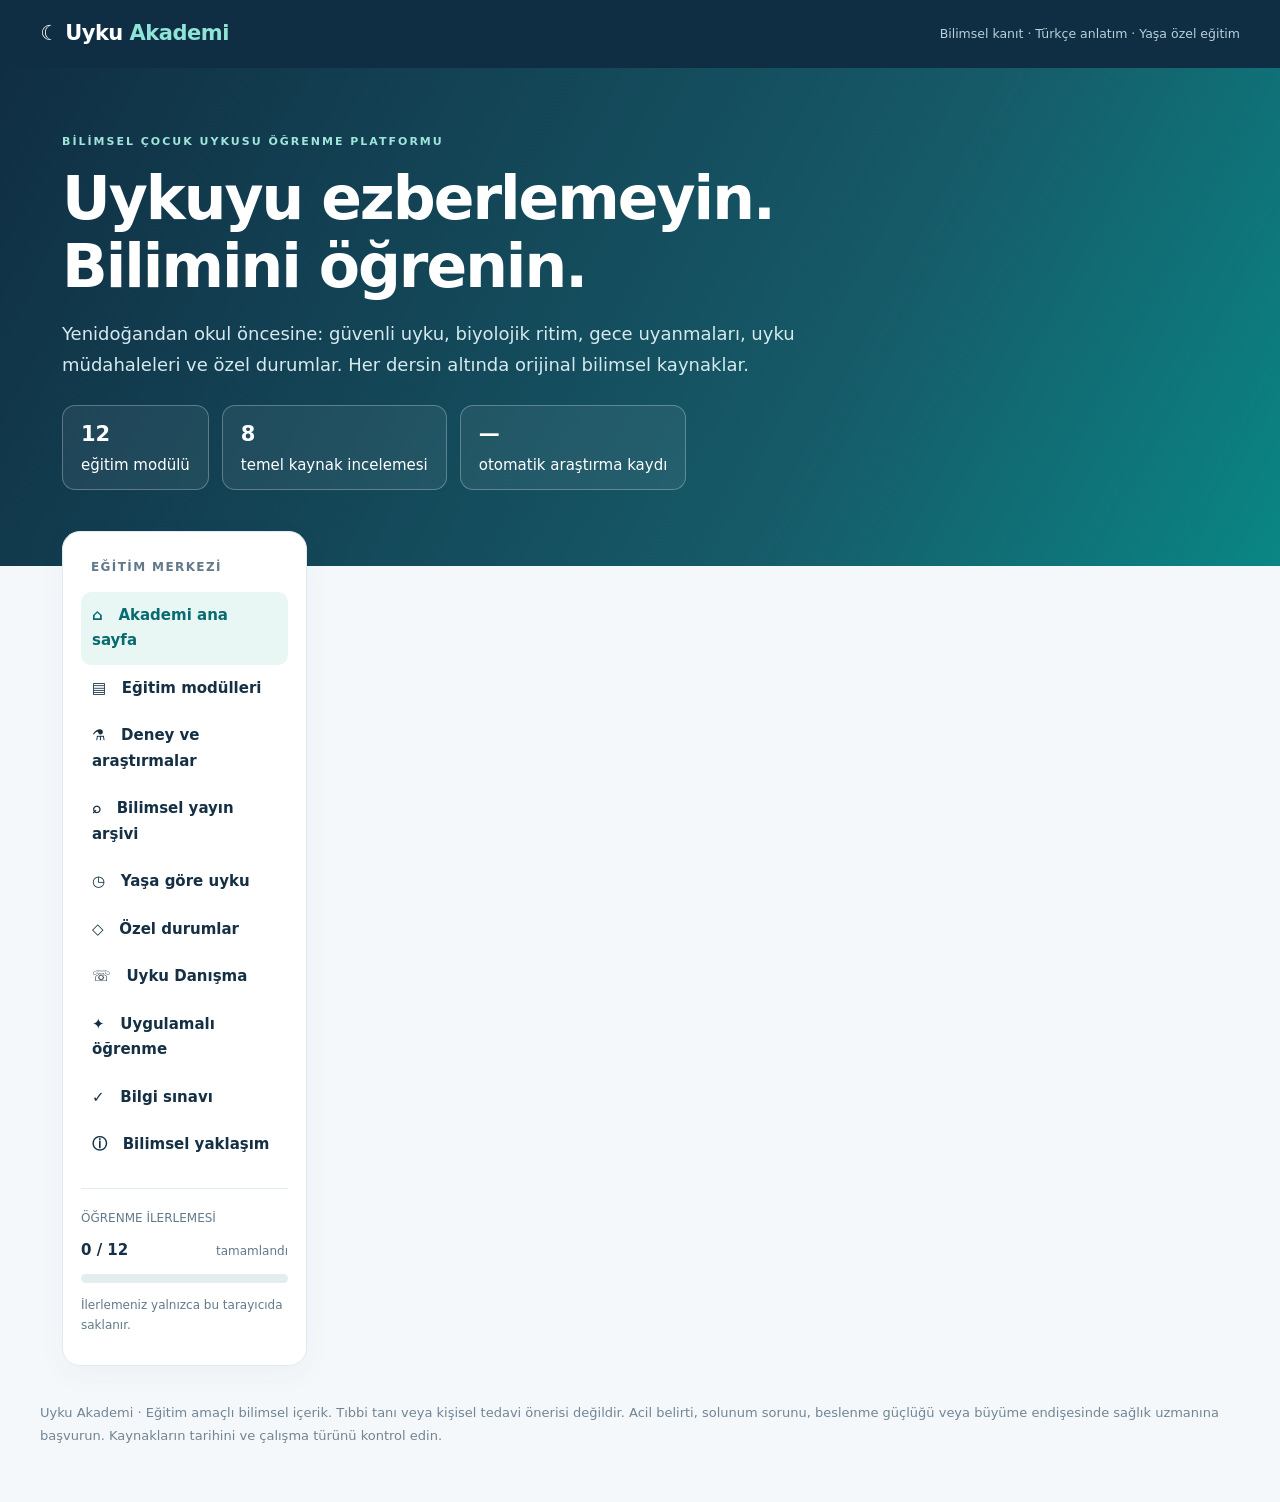
==== commit 2a78a6e5: "Link evidence-based sleep guidance from academy navigation and home" ====
--- a/index.html
+++ b/index.html
@@ -5,7 +5,7 @@
 </style></head><body>
 <div class="top"><div class="wrap topin"><div class="brand">☾ Uyku <span>Akademi</span></div><small>Bilimsel kanıt · Türkçe anlatım · Yaşa özel eğitim</small></div></div>
 <section class="hero"><div class="wrap"><div class="eyebrow">Bilimsel çocuk uykusu öğrenme platformu</div><h1>Uykuyu ezberlemeyin.<br>Bilimini öğrenin.</h1><p>Yenidoğandan okul öncesine: güvenli uyku, biyolojik ritim, gece uyanmaları, uyku müdahaleleri ve özel durumlar. Her dersin altında orijinal bilimsel kaynaklar.</p><div class="stats"><div class="stat"><b>12</b>eğitim modülü</div><div class="stat"><b>8</b>temel kaynak incelemesi</div><div class="stat"><b id="count">—</b>otomatik araştırma kaydı</div></div></div></section>
-<div class="wrap layout"><aside class="sidebar"><h3>EĞİTİM MERKEZİ</h3><nav id="menu"><button class="nav active" data-page="home">⌂ &nbsp; Akademi ana sayfa</button><button class="nav" data-page="courses">▤ &nbsp; Eğitim modülleri</button><button class="nav" data-page="evidence">⚗ &nbsp; Deney ve araştırmalar</button><button class="nav" data-page="library">⌕ &nbsp; Bilimsel yayın arşivi</button><button class="nav" data-page="ages">◷ &nbsp; Yaşa göre uyku</button><button class="nav" data-page="cases">◇ &nbsp; Özel durumlar</button><button class="nav" data-page="lab">✦ &nbsp; Uygulamalı öğrenme</button><button class="nav" data-page="quiz">✓ &nbsp; Bilgi sınavı</button><button class="nav" data-page="about">ⓘ &nbsp; Bilimsel yaklaşım</button></nav><hr style="border:0;border-top:1px solid var(--line);margin:19px 0"><div class="small muted">ÖĞRENME İLERLEMESİ</div><div class="progress"><b id="done">0 / 12</b><span class="small muted">tamamlandı</span></div><div class="bar"><i id="progressbar"></i></div><p class="small muted">İlerlemeniz yalnızca bu tarayıcıda saklanır.</p></aside><main class="main"><div id="content"></div></main></div>
+<div class="wrap layout"><aside class="sidebar"><h3>EĞİTİM MERKEZİ</h3><nav id="menu"><button class="nav active" data-page="home">⌂ &nbsp; Akademi ana sayfa</button><button class="nav" data-page="courses">▤ &nbsp; Eğitim modülleri</button><button class="nav" data-page="evidence">⚗ &nbsp; Deney ve araştırmalar</button><button class="nav" data-page="library">⌕ &nbsp; Bilimsel yayın arşivi</button><button class="nav" data-page="ages">◷ &nbsp; Yaşa göre uyku</button><button class="nav" data-page="cases">◇ &nbsp; Özel durumlar</button><a class="nav" href="danisma.html" style="text-decoration:none">☏ &nbsp; Uyku Danışma</a><button class="nav" data-page="lab">✦ &nbsp; Uygulamalı öğrenme</button><button class="nav" data-page="quiz">✓ &nbsp; Bilgi sınavı</button><button class="nav" data-page="about">ⓘ &nbsp; Bilimsel yaklaşım</button></nav><hr style="border:0;border-top:1px solid var(--line);margin:19px 0"><div class="small muted">ÖĞRENME İLERLEMESİ</div><div class="progress"><b id="done">0 / 12</b><span class="small muted">tamamlandı</span></div><div class="bar"><i id="progressbar"></i></div><p class="small muted">İlerlemeniz yalnızca bu tarayıcıda saklanır.</p></aside><main class="main"><div id="content"></div></main></div>
 <footer class="wrap foot">Uyku Akademi · Eğitim amaçlı bilimsel içerik. Tıbbi tanı veya kişisel tedavi önerisi değildir. Acil belirti, solunum sorunu, beslenme güçlüğü veya büyüme endişesinde sağlık uzmanına başvurun. Kaynakların tarihini ve çalışma türünü kontrol edin.</footer>
 <script>
 const refs={
@@ -91,7 +91,7 @@
 function openLesson(i){activeLesson=i;goto("lesson")}
 function mark(){if(!completed.includes(activeLesson))completed.push(activeLesson);else completed=completed.filter(x=>x!==activeLesson);localStorage.setItem("uykuakademi_completed",JSON.stringify(completed));progress();render()}
 function courseCards(){return '<div class="cards">'+modules.map((m,i)=>'<article class="course"><span class="tag">'+safe(m.age)+'</span><h3>'+(i+1)+'. '+safe(m.title)+'</h3><p>'+safe(m.intro)+'</p><div class="row"><span class="pill">'+safe(m.time)+'</span>'+(completed.includes(i)?'<span class="tag">✓ Tamamlandı</span>':'')+'</div><button class="btn coursebutton" onclick="openLesson('+i+')">Derse başla →</button></article>').join("")+'</div>'}
-function render(){let h="";if(page==="home"){h='<section class="panel"><span class="tag">BAŞLANGIÇ</span><h2>Bilimsel uyku eğitimine hoş geldiniz</h2><p class="muted">Dersleri sırayla tamamlayabilir veya ihtiyaç duyduğunuz konudan başlayabilirsiniz. Her modülde örnekler, güvenlik notları ve tıklanabilir özgün kaynaklar vardır.</p><div class="note"><b>Önce güvenlik:</b> 0–12 ay bebeğin uyku pozisyonu ve ortamı için Güvenli Uyku modülünü öncelikli okuyun. Bu eğitim kişiye özel tıbbi öneri değildir.</div><button class="btn" onclick="openLesson(0)">İlk derse başla →</button> <button class="btn secondary" onclick="goto('lab')">Uygulamalı vaka çöz →</button> <button class="btn secondary" onclick="goto(\'courses\')">Tüm dersler</button></section><section class="panel"><h2>Eğitim yol haritası</h2>'+courseCards()+'</section>'}
+function render(){let h="";if(page==="home"){h='<section class="panel"><span class="tag">BAŞLANGIÇ</span><h2>Bilimsel uyku eğitimine hoş geldiniz</h2><p class="muted">Dersleri sırayla tamamlayabilir veya ihtiyaç duyduğunuz konudan başlayabilirsiniz. Her modülde örnekler, güvenlik notları ve tıklanabilir özgün kaynaklar vardır.</p><div class="note"><b>Önce güvenlik:</b> 0–12 ay bebeğin uyku pozisyonu ve ortamı için Güvenli Uyku modülünü öncelikli okuyun. Bu eğitim kişiye özel tıbbi öneri değildir.</div><a class="btn" href="danisma.html" style="display:inline-block;text-decoration:none;margin:5px 5px 5px 0">Bilimsel Uyku Danışma →</a> <button class="btn" onclick="openLesson(0)">İlk derse başla →</button> <button class="btn secondary" onclick="goto('lab')">Uygulamalı vaka çöz →</button> <button class="btn secondary" onclick="goto(\'courses\')">Tüm dersler</button></section><section class="panel"><h2>Eğitim yol haritası</h2>'+courseCards()+'</section>'}
 if(page==="courses")h='<section class="panel"><h2>12 modüllük eğitim programı</h2><p class="muted">Temel biyolojiden deney okumaya, yaşa özel uygulamalardan vaka analizine ilerleyin.</p>'+courseCards()+'</section>';
 if(page==="lesson"){const m=modules[activeLesson];h='<section class="panel"><div class="row"><span class="tag">'+safe(m.age)+'</span><span class="pill">'+safe(m.time)+'</span><span class="pill">Modül '+(activeLesson+1)+' / '+modules.length+'</span></div><h2 style="margin-top:13px">'+safe(m.title)+'</h2><p class="muted">'+safe(m.intro)+'</p>'+m.sections.map((s,i)=>'<div class="lesson"><h3>'+(i+1)+'. '+safe(s[0])+'</h3><p>'+safe(s[1])+'</p></div>').join("")+'<div class="note caution"><b>Kanıtı doğru yorumlayın:</b> Genel öneriler her bebeğe otomatik uygulanmaz. Hastalık, beslenme ve gelişimsel özel durumlar için bireysel değerlendirme gerekir.</div><h3>Bu dersin bilimsel kaynakları</h3><p class="muted small">Kaynağa tıklayınca makalenin DOI/PubMed/kurum sayfası yeni sekmede açılır.</p>'+m.sources.map(src).join("")+'<div class="row" style="margin-top:22px"><button class="btn" onclick="mark()">'+(completed.includes(activeLesson)?"✓ Tamamlandı işaretini kaldır":"✓ Dersi tamamladım")+'</button>'+(activeLesson<modules.length-1?'<button class="btn secondary" onclick="openLesson('+(activeLesson+1)+')">Sonraki ders →</button>':'<button class="btn secondary" onclick="goto(\'quiz\')">Sınava geç →</button>')+'</div></section>'}
 if(page==="evidence")h='<section class="panel"><h2>Deneyler ve bilimsel kanıtlar</h2><p class="muted">Araştırma sonuçlarını, çalışma tasarımını ve sınırlarını birlikte okuyun. Aşağıdaki özetler eğitim amaçlıdır; tam metnin yerini tutmaz.</p>'+Object.keys(refs).filter(k=>k!=="eutil").map(k=>{const r=refs[k];return '<article class="lesson"><span class="tag">'+safe(r.type)+'</span><h3 style="margin-top:9px">'+safe(r.name)+'</h3><p><b>Ne söylüyor?</b> '+safe(r.take)+'</p><p><b>Sınırlılık:</b> '+safe(r.limit)+'</p>'+src(k)+'</article>'}).join("")+'</section>';
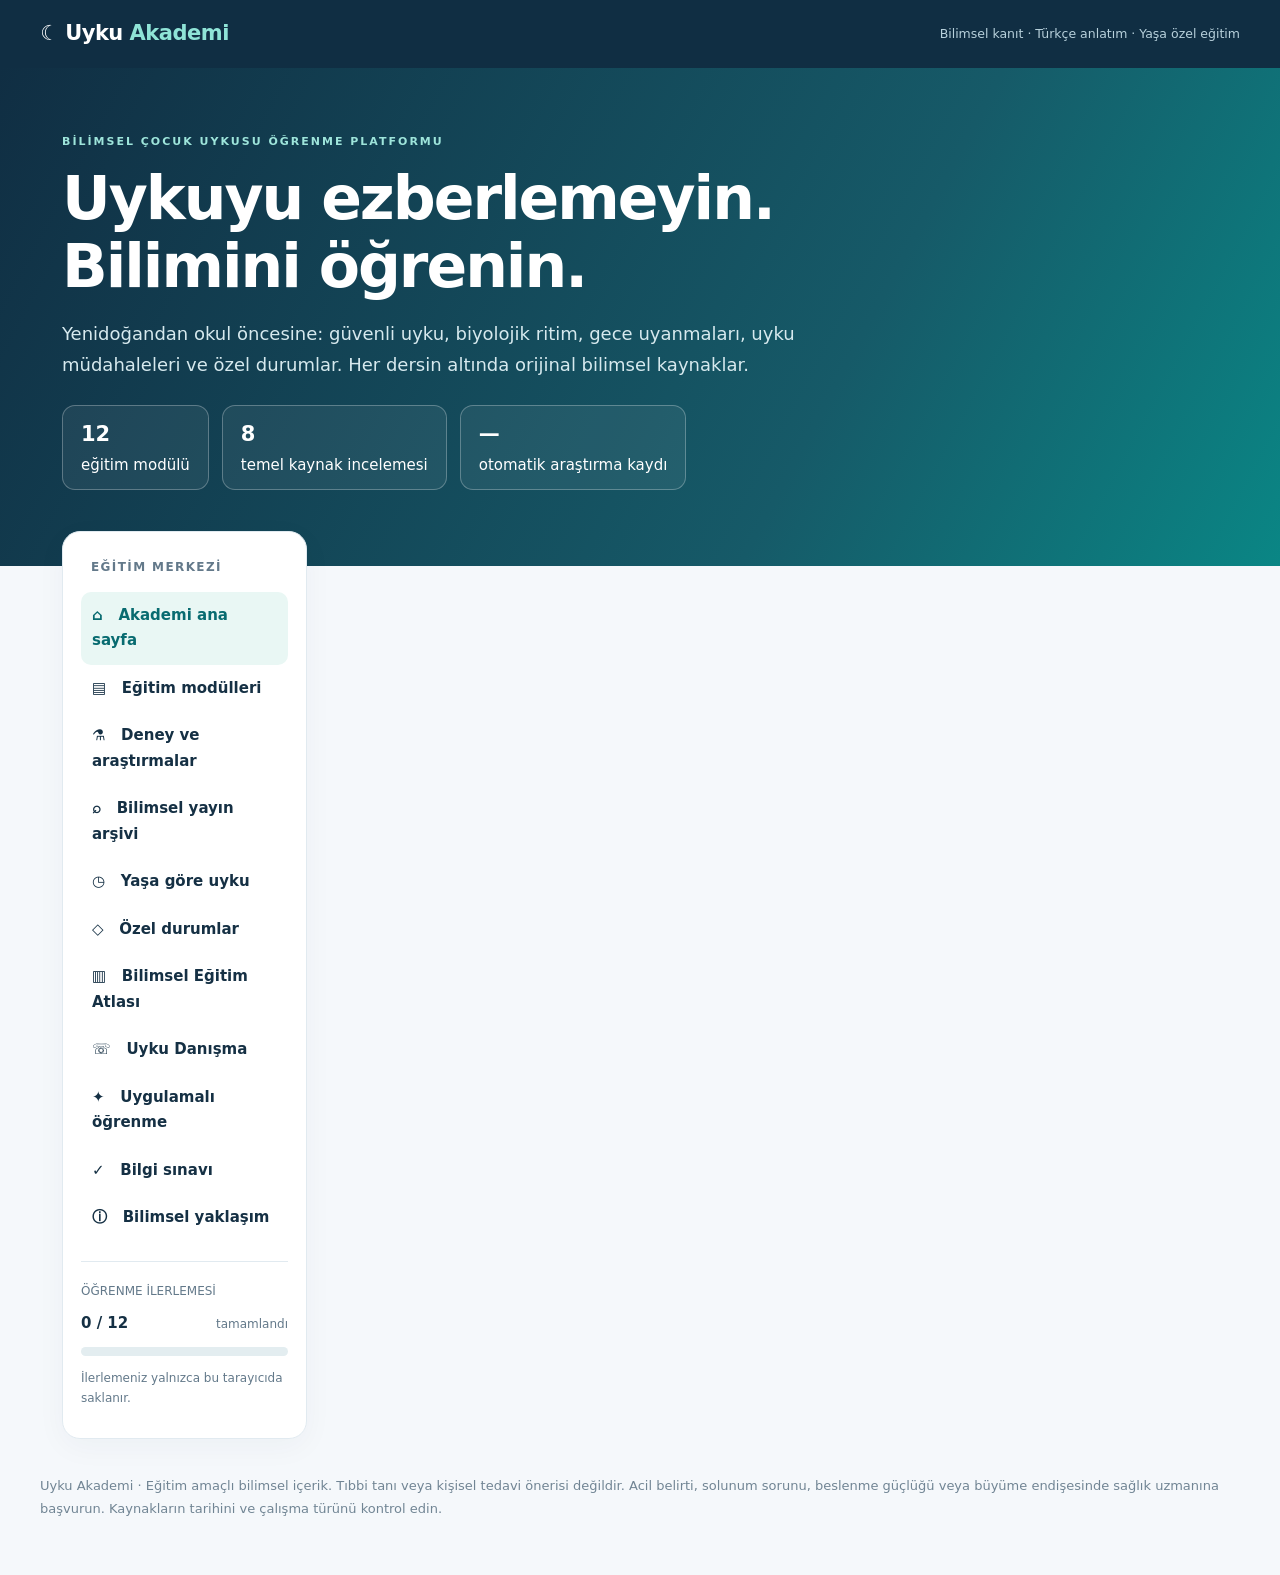
==== commit 0f12d603: "Feature visual scientific atlas in academy navigation and homepage" ====
--- a/index.html
+++ b/index.html
@@ -5,7 +5,7 @@
 </style></head><body>
 <div class="top"><div class="wrap topin"><div class="brand">☾ Uyku <span>Akademi</span></div><small>Bilimsel kanıt · Türkçe anlatım · Yaşa özel eğitim</small></div></div>
 <section class="hero"><div class="wrap"><div class="eyebrow">Bilimsel çocuk uykusu öğrenme platformu</div><h1>Uykuyu ezberlemeyin.<br>Bilimini öğrenin.</h1><p>Yenidoğandan okul öncesine: güvenli uyku, biyolojik ritim, gece uyanmaları, uyku müdahaleleri ve özel durumlar. Her dersin altında orijinal bilimsel kaynaklar.</p><div class="stats"><div class="stat"><b>12</b>eğitim modülü</div><div class="stat"><b>8</b>temel kaynak incelemesi</div><div class="stat"><b id="count">—</b>otomatik araştırma kaydı</div></div></div></section>
-<div class="wrap layout"><aside class="sidebar"><h3>EĞİTİM MERKEZİ</h3><nav id="menu"><button class="nav active" data-page="home">⌂ &nbsp; Akademi ana sayfa</button><button class="nav" data-page="courses">▤ &nbsp; Eğitim modülleri</button><button class="nav" data-page="evidence">⚗ &nbsp; Deney ve araştırmalar</button><button class="nav" data-page="library">⌕ &nbsp; Bilimsel yayın arşivi</button><button class="nav" data-page="ages">◷ &nbsp; Yaşa göre uyku</button><button class="nav" data-page="cases">◇ &nbsp; Özel durumlar</button><a class="nav" href="danisma.html" style="text-decoration:none">☏ &nbsp; Uyku Danışma</a><button class="nav" data-page="lab">✦ &nbsp; Uygulamalı öğrenme</button><button class="nav" data-page="quiz">✓ &nbsp; Bilgi sınavı</button><button class="nav" data-page="about">ⓘ &nbsp; Bilimsel yaklaşım</button></nav><hr style="border:0;border-top:1px solid var(--line);margin:19px 0"><div class="small muted">ÖĞRENME İLERLEMESİ</div><div class="progress"><b id="done">0 / 12</b><span class="small muted">tamamlandı</span></div><div class="bar"><i id="progressbar"></i></div><p class="small muted">İlerlemeniz yalnızca bu tarayıcıda saklanır.</p></aside><main class="main"><div id="content"></div></main></div>
+<div class="wrap layout"><aside class="sidebar"><h3>EĞİTİM MERKEZİ</h3><nav id="menu"><button class="nav active" data-page="home">⌂ &nbsp; Akademi ana sayfa</button><button class="nav" data-page="courses">▤ &nbsp; Eğitim modülleri</button><button class="nav" data-page="evidence">⚗ &nbsp; Deney ve araştırmalar</button><button class="nav" data-page="library">⌕ &nbsp; Bilimsel yayın arşivi</button><button class="nav" data-page="ages">◷ &nbsp; Yaşa göre uyku</button><button class="nav" data-page="cases">◇ &nbsp; Özel durumlar</button><a class="nav" href="atlas.html" style="text-decoration:none">▥ &nbsp; Bilimsel Eğitim Atlası</a><a class="nav" href="danisma.html" style="text-decoration:none">☏ &nbsp; Uyku Danışma</a><button class="nav" data-page="lab">✦ &nbsp; Uygulamalı öğrenme</button><button class="nav" data-page="quiz">✓ &nbsp; Bilgi sınavı</button><button class="nav" data-page="about">ⓘ &nbsp; Bilimsel yaklaşım</button></nav><hr style="border:0;border-top:1px solid var(--line);margin:19px 0"><div class="small muted">ÖĞRENME İLERLEMESİ</div><div class="progress"><b id="done">0 / 12</b><span class="small muted">tamamlandı</span></div><div class="bar"><i id="progressbar"></i></div><p class="small muted">İlerlemeniz yalnızca bu tarayıcıda saklanır.</p></aside><main class="main"><div id="content"></div></main></div>
 <footer class="wrap foot">Uyku Akademi · Eğitim amaçlı bilimsel içerik. Tıbbi tanı veya kişisel tedavi önerisi değildir. Acil belirti, solunum sorunu, beslenme güçlüğü veya büyüme endişesinde sağlık uzmanına başvurun. Kaynakların tarihini ve çalışma türünü kontrol edin.</footer>
 <script>
 const refs={
@@ -91,7 +91,7 @@
 function openLesson(i){activeLesson=i;goto("lesson")}
 function mark(){if(!completed.includes(activeLesson))completed.push(activeLesson);else completed=completed.filter(x=>x!==activeLesson);localStorage.setItem("uykuakademi_completed",JSON.stringify(completed));progress();render()}
 function courseCards(){return '<div class="cards">'+modules.map((m,i)=>'<article class="course"><span class="tag">'+safe(m.age)+'</span><h3>'+(i+1)+'. '+safe(m.title)+'</h3><p>'+safe(m.intro)+'</p><div class="row"><span class="pill">'+safe(m.time)+'</span>'+(completed.includes(i)?'<span class="tag">✓ Tamamlandı</span>':'')+'</div><button class="btn coursebutton" onclick="openLesson('+i+')">Derse başla →</button></article>').join("")+'</div>'}
-function render(){let h="";if(page==="home"){h='<section class="panel"><span class="tag">BAŞLANGIÇ</span><h2>Bilimsel uyku eğitimine hoş geldiniz</h2><p class="muted">Dersleri sırayla tamamlayabilir veya ihtiyaç duyduğunuz konudan başlayabilirsiniz. Her modülde örnekler, güvenlik notları ve tıklanabilir özgün kaynaklar vardır.</p><div class="note"><b>Önce güvenlik:</b> 0–12 ay bebeğin uyku pozisyonu ve ortamı için Güvenli Uyku modülünü öncelikli okuyun. Bu eğitim kişiye özel tıbbi öneri değildir.</div><a class="btn" href="danisma.html" style="display:inline-block;text-decoration:none;margin:5px 5px 5px 0">Bilimsel Uyku Danışma →</a> <button class="btn" onclick="openLesson(0)">İlk derse başla →</button> <button class="btn secondary" onclick="goto('lab')">Uygulamalı vaka çöz →</button> <button class="btn secondary" onclick="goto(\'courses\')">Tüm dersler</button></section><section class="panel"><h2>Eğitim yol haritası</h2>'+courseCards()+'</section>'}
+function render(){let h="";if(page==="home"){h='<section class="panel"><span class="tag">BAŞLANGIÇ</span><h2>Bilimsel uyku eğitimine hoş geldiniz</h2><p class="muted">Dersleri sırayla tamamlayabilir veya ihtiyaç duyduğunuz konudan başlayabilirsiniz. Her modülde örnekler, güvenlik notları ve tıklanabilir özgün kaynaklar vardır.</p><div class="note"><b>Önce güvenlik:</b> 0–12 ay bebeğin uyku pozisyonu ve ortamı için Güvenli Uyku modülünü öncelikli okuyun. Bu eğitim kişiye özel tıbbi öneri değildir.</div><a class="btn" href="atlas.html" style="display:inline-block;text-decoration:none;margin:5px 5px 5px 0">Grafikli Eğitim Atlası →</a> <a class="btn" href="danisma.html" style="display:inline-block;text-decoration:none;margin:5px 5px 5px 0">Bilimsel Uyku Danışma →</a> <button class="btn" onclick="openLesson(0)">İlk derse başla →</button> <button class="btn secondary" onclick="goto('lab')">Uygulamalı vaka çöz →</button> <button class="btn secondary" onclick="goto(\'courses\')">Tüm dersler</button></section><section class="panel"><h2>Eğitim yol haritası</h2>'+courseCards()+'</section>'}
 if(page==="courses")h='<section class="panel"><h2>12 modüllük eğitim programı</h2><p class="muted">Temel biyolojiden deney okumaya, yaşa özel uygulamalardan vaka analizine ilerleyin.</p>'+courseCards()+'</section>';
 if(page==="lesson"){const m=modules[activeLesson];h='<section class="panel"><div class="row"><span class="tag">'+safe(m.age)+'</span><span class="pill">'+safe(m.time)+'</span><span class="pill">Modül '+(activeLesson+1)+' / '+modules.length+'</span></div><h2 style="margin-top:13px">'+safe(m.title)+'</h2><p class="muted">'+safe(m.intro)+'</p>'+m.sections.map((s,i)=>'<div class="lesson"><h3>'+(i+1)+'. '+safe(s[0])+'</h3><p>'+safe(s[1])+'</p></div>').join("")+'<div class="note caution"><b>Kanıtı doğru yorumlayın:</b> Genel öneriler her bebeğe otomatik uygulanmaz. Hastalık, beslenme ve gelişimsel özel durumlar için bireysel değerlendirme gerekir.</div><h3>Bu dersin bilimsel kaynakları</h3><p class="muted small">Kaynağa tıklayınca makalenin DOI/PubMed/kurum sayfası yeni sekmede açılır.</p>'+m.sources.map(src).join("")+'<div class="row" style="margin-top:22px"><button class="btn" onclick="mark()">'+(completed.includes(activeLesson)?"✓ Tamamlandı işaretini kaldır":"✓ Dersi tamamladım")+'</button>'+(activeLesson<modules.length-1?'<button class="btn secondary" onclick="openLesson('+(activeLesson+1)+')">Sonraki ders →</button>':'<button class="btn secondary" onclick="goto(\'quiz\')">Sınava geç →</button>')+'</div></section>'}
 if(page==="evidence")h='<section class="panel"><h2>Deneyler ve bilimsel kanıtlar</h2><p class="muted">Araştırma sonuçlarını, çalışma tasarımını ve sınırlarını birlikte okuyun. Aşağıdaki özetler eğitim amaçlıdır; tam metnin yerini tutmaz.</p>'+Object.keys(refs).filter(k=>k!=="eutil").map(k=>{const r=refs[k];return '<article class="lesson"><span class="tag">'+safe(r.type)+'</span><h3 style="margin-top:9px">'+safe(r.name)+'</h3><p><b>Ne söylüyor?</b> '+safe(r.take)+'</p><p><b>Sınırlılık:</b> '+safe(r.limit)+'</p>'+src(k)+'</article>'}).join("")+'</section>';
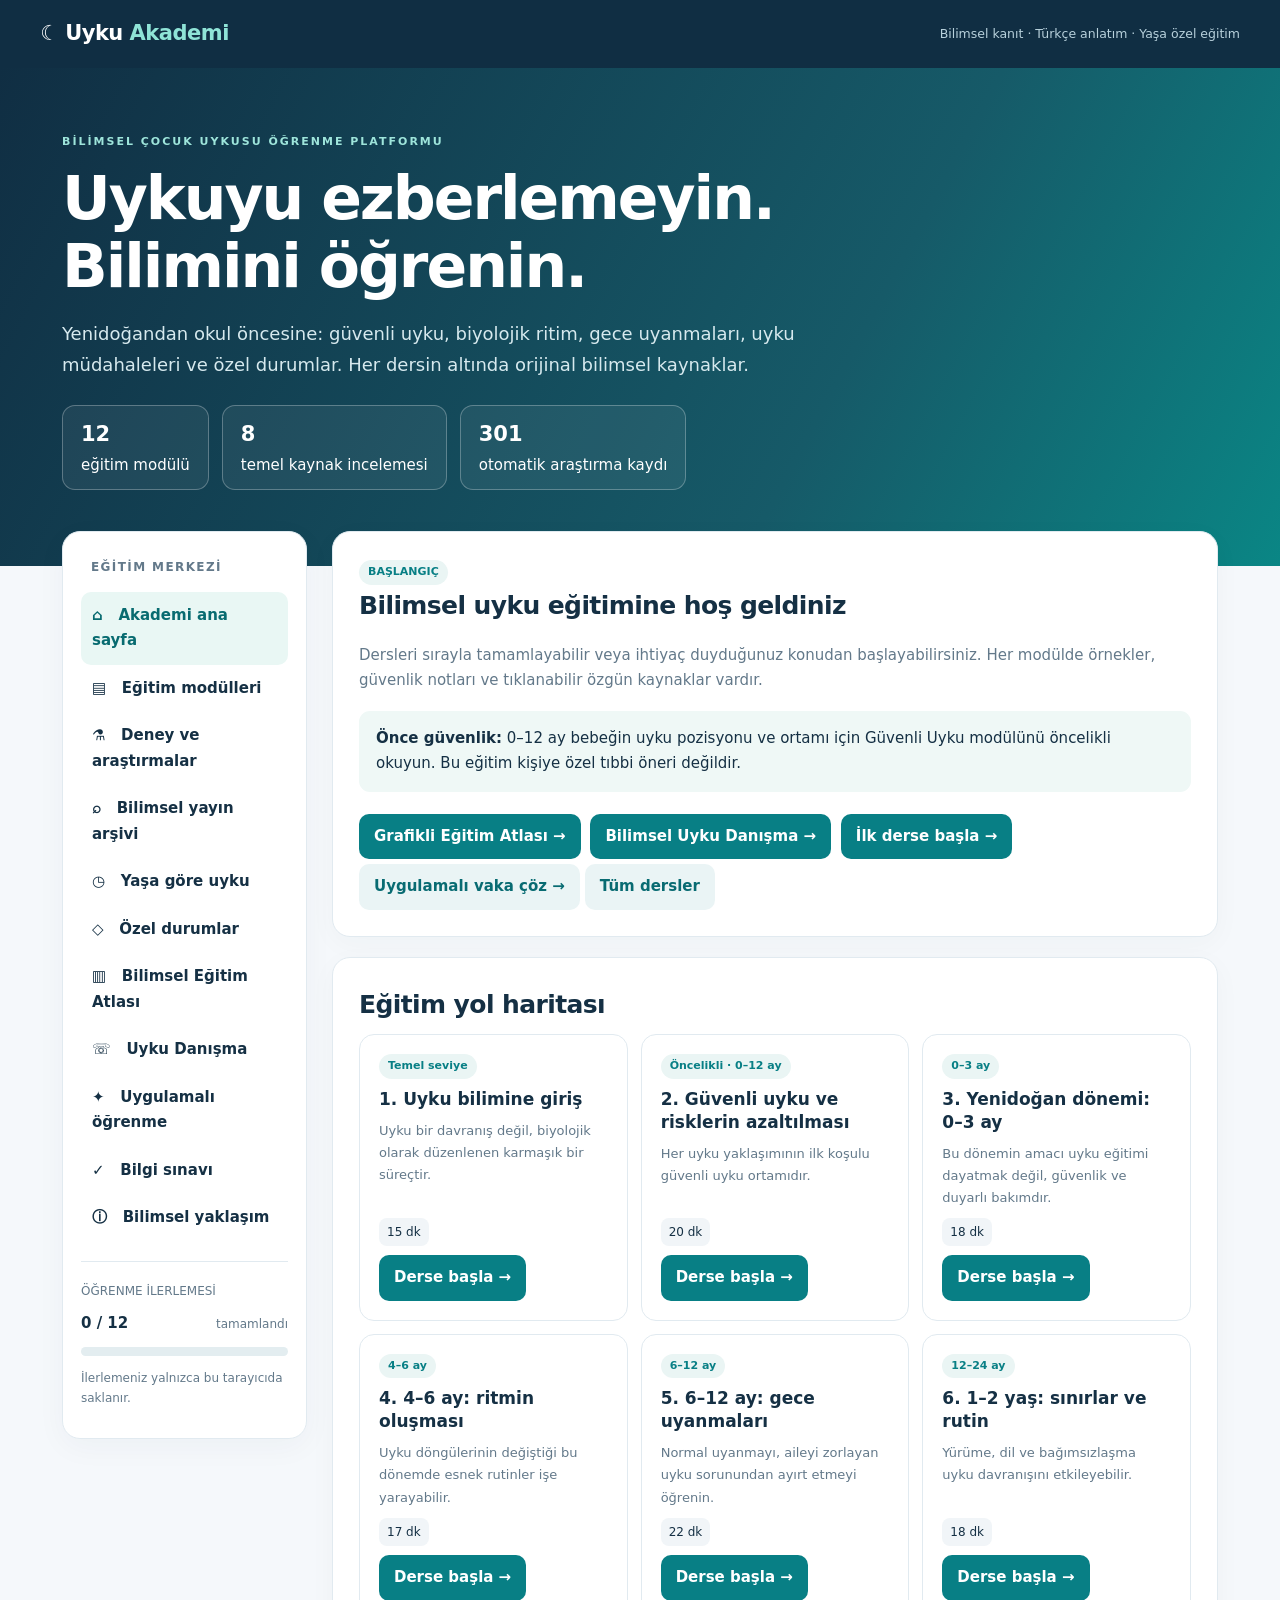
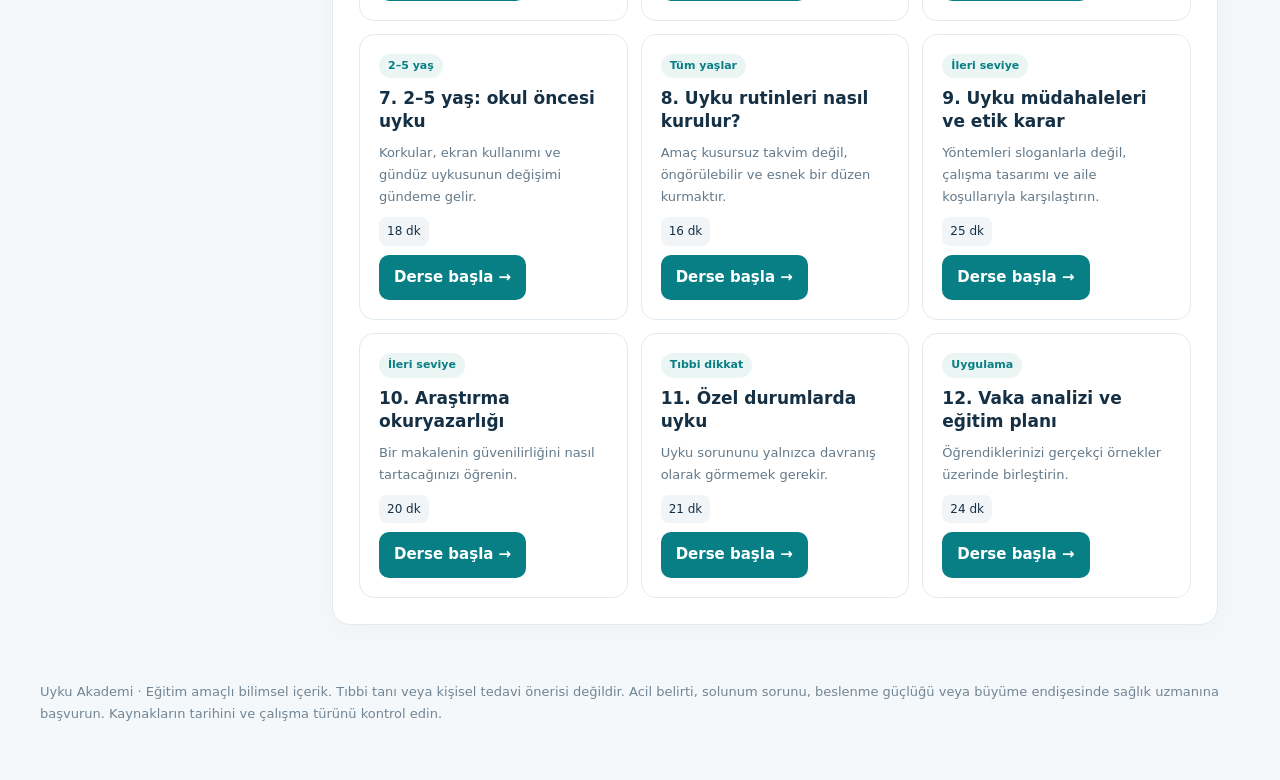
==== commit 0337481d: "Fix home page JavaScript syntax preventing all navigation buttons" ====
--- a/index.html
+++ b/index.html
@@ -91,7 +91,7 @@
 function openLesson(i){activeLesson=i;goto("lesson")}
 function mark(){if(!completed.includes(activeLesson))completed.push(activeLesson);else completed=completed.filter(x=>x!==activeLesson);localStorage.setItem("uykuakademi_completed",JSON.stringify(completed));progress();render()}
 function courseCards(){return '<div class="cards">'+modules.map((m,i)=>'<article class="course"><span class="tag">'+safe(m.age)+'</span><h3>'+(i+1)+'. '+safe(m.title)+'</h3><p>'+safe(m.intro)+'</p><div class="row"><span class="pill">'+safe(m.time)+'</span>'+(completed.includes(i)?'<span class="tag">✓ Tamamlandı</span>':'')+'</div><button class="btn coursebutton" onclick="openLesson('+i+')">Derse başla →</button></article>').join("")+'</div>'}
-function render(){let h="";if(page==="home"){h='<section class="panel"><span class="tag">BAŞLANGIÇ</span><h2>Bilimsel uyku eğitimine hoş geldiniz</h2><p class="muted">Dersleri sırayla tamamlayabilir veya ihtiyaç duyduğunuz konudan başlayabilirsiniz. Her modülde örnekler, güvenlik notları ve tıklanabilir özgün kaynaklar vardır.</p><div class="note"><b>Önce güvenlik:</b> 0–12 ay bebeğin uyku pozisyonu ve ortamı için Güvenli Uyku modülünü öncelikli okuyun. Bu eğitim kişiye özel tıbbi öneri değildir.</div><a class="btn" href="atlas.html" style="display:inline-block;text-decoration:none;margin:5px 5px 5px 0">Grafikli Eğitim Atlası →</a> <a class="btn" href="danisma.html" style="display:inline-block;text-decoration:none;margin:5px 5px 5px 0">Bilimsel Uyku Danışma →</a> <button class="btn" onclick="openLesson(0)">İlk derse başla →</button> <button class="btn secondary" onclick="goto('lab')">Uygulamalı vaka çöz →</button> <button class="btn secondary" onclick="goto(\'courses\')">Tüm dersler</button></section><section class="panel"><h2>Eğitim yol haritası</h2>'+courseCards()+'</section>'}
+function render(){let h="";if(page==="home"){h='<section class="panel"><span class="tag">BAŞLANGIÇ</span><h2>Bilimsel uyku eğitimine hoş geldiniz</h2><p class="muted">Dersleri sırayla tamamlayabilir veya ihtiyaç duyduğunuz konudan başlayabilirsiniz. Her modülde örnekler, güvenlik notları ve tıklanabilir özgün kaynaklar vardır.</p><div class="note"><b>Önce güvenlik:</b> 0–12 ay bebeğin uyku pozisyonu ve ortamı için Güvenli Uyku modülünü öncelikli okuyun. Bu eğitim kişiye özel tıbbi öneri değildir.</div><a class="btn" href="atlas.html" style="display:inline-block;text-decoration:none;margin:5px 5px 5px 0">Grafikli Eğitim Atlası →</a> <a class="btn" href="danisma.html" style="display:inline-block;text-decoration:none;margin:5px 5px 5px 0">Bilimsel Uyku Danışma →</a> <button class="btn" onclick="openLesson(0)">İlk derse başla →</button> <button class="btn secondary" onclick="goto(&#39;lab&#39;)">Uygulamalı vaka çöz →</button> <button class="btn secondary" onclick="goto(\'courses\')">Tüm dersler</button></section><section class="panel"><h2>Eğitim yol haritası</h2>'+courseCards()+'</section>'}
 if(page==="courses")h='<section class="panel"><h2>12 modüllük eğitim programı</h2><p class="muted">Temel biyolojiden deney okumaya, yaşa özel uygulamalardan vaka analizine ilerleyin.</p>'+courseCards()+'</section>';
 if(page==="lesson"){const m=modules[activeLesson];h='<section class="panel"><div class="row"><span class="tag">'+safe(m.age)+'</span><span class="pill">'+safe(m.time)+'</span><span class="pill">Modül '+(activeLesson+1)+' / '+modules.length+'</span></div><h2 style="margin-top:13px">'+safe(m.title)+'</h2><p class="muted">'+safe(m.intro)+'</p>'+m.sections.map((s,i)=>'<div class="lesson"><h3>'+(i+1)+'. '+safe(s[0])+'</h3><p>'+safe(s[1])+'</p></div>').join("")+'<div class="note caution"><b>Kanıtı doğru yorumlayın:</b> Genel öneriler her bebeğe otomatik uygulanmaz. Hastalık, beslenme ve gelişimsel özel durumlar için bireysel değerlendirme gerekir.</div><h3>Bu dersin bilimsel kaynakları</h3><p class="muted small">Kaynağa tıklayınca makalenin DOI/PubMed/kurum sayfası yeni sekmede açılır.</p>'+m.sources.map(src).join("")+'<div class="row" style="margin-top:22px"><button class="btn" onclick="mark()">'+(completed.includes(activeLesson)?"✓ Tamamlandı işaretini kaldır":"✓ Dersi tamamladım")+'</button>'+(activeLesson<modules.length-1?'<button class="btn secondary" onclick="openLesson('+(activeLesson+1)+')">Sonraki ders →</button>':'<button class="btn secondary" onclick="goto(\'quiz\')">Sınava geç →</button>')+'</div></section>'}
 if(page==="evidence")h='<section class="panel"><h2>Deneyler ve bilimsel kanıtlar</h2><p class="muted">Araştırma sonuçlarını, çalışma tasarımını ve sınırlarını birlikte okuyun. Aşağıdaki özetler eğitim amaçlıdır; tam metnin yerini tutmaz.</p>'+Object.keys(refs).filter(k=>k!=="eutil").map(k=>{const r=refs[k];return '<article class="lesson"><span class="tag">'+safe(r.type)+'</span><h3 style="margin-top:9px">'+safe(r.name)+'</h3><p><b>Ne söylüyor?</b> '+safe(r.take)+'</p><p><b>Sınırlılık:</b> '+safe(r.limit)+'</p>'+src(k)+'</article>'}).join("")+'</section>';
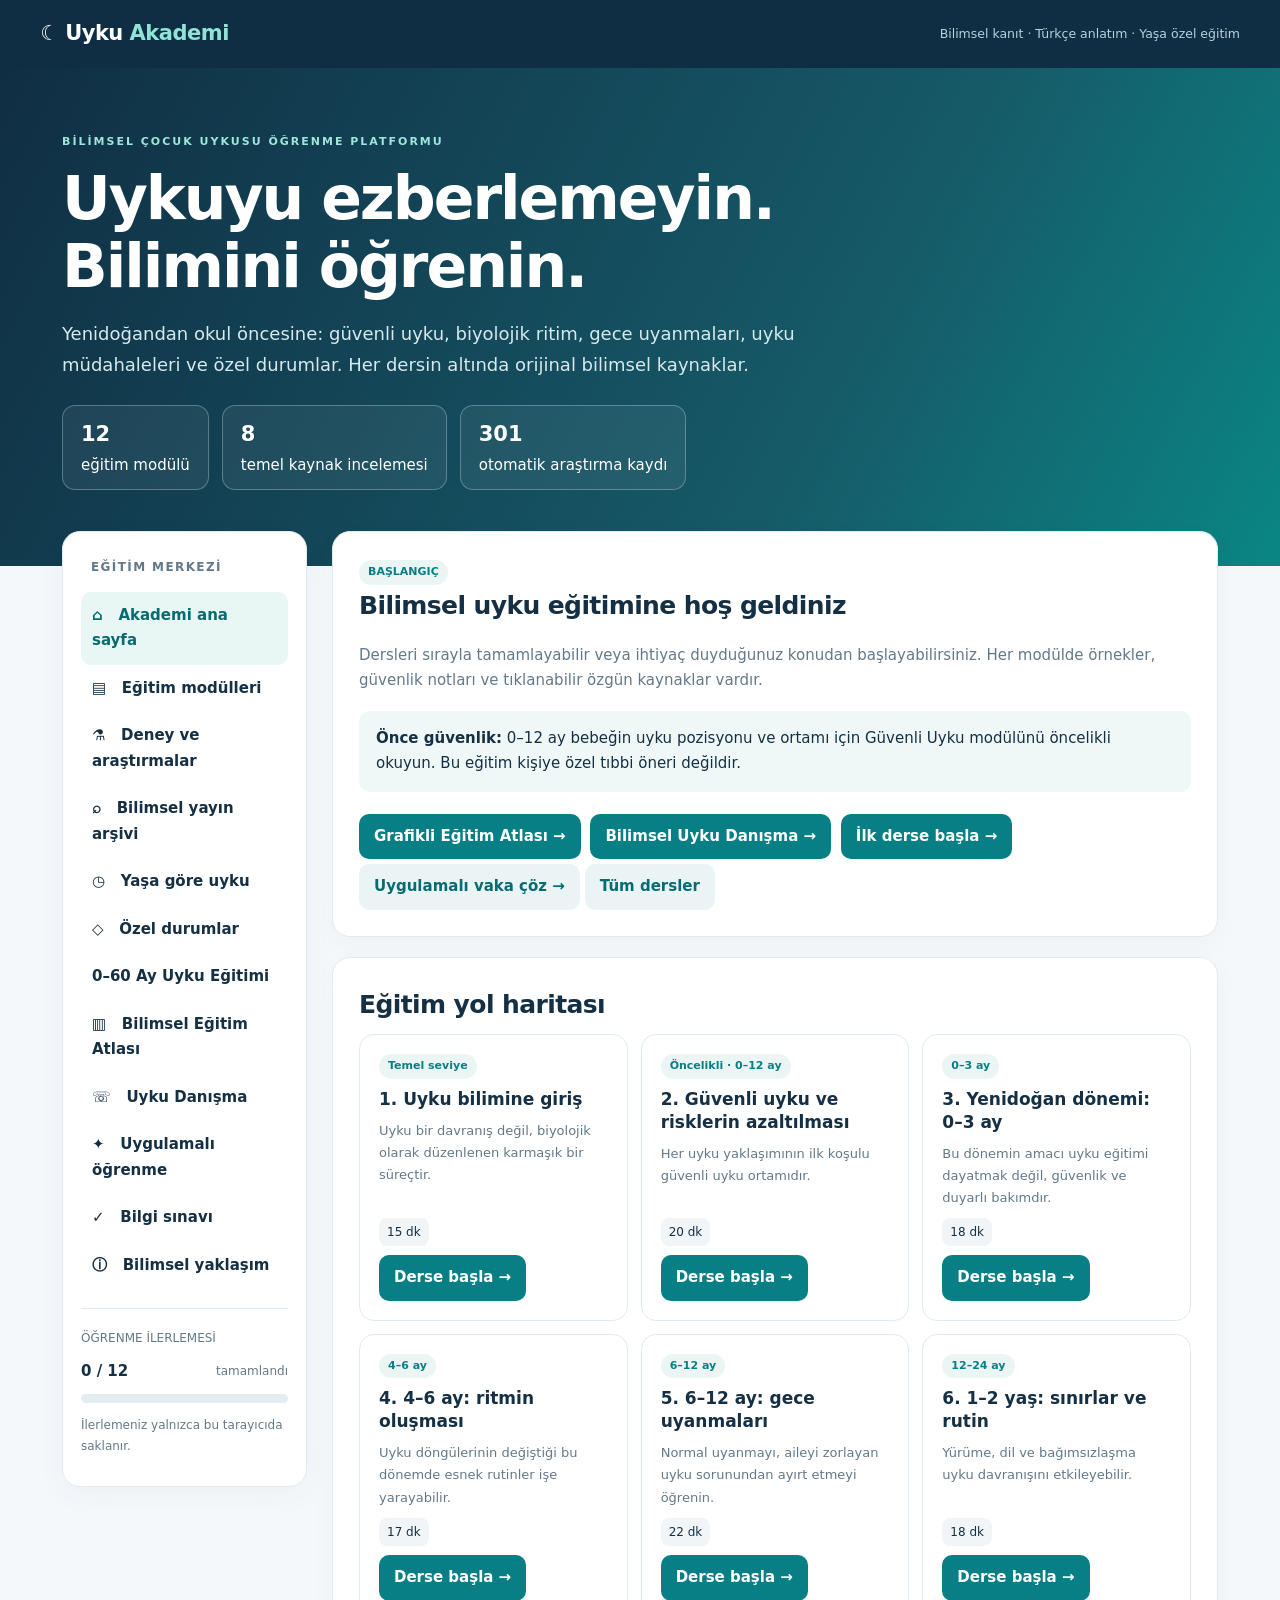
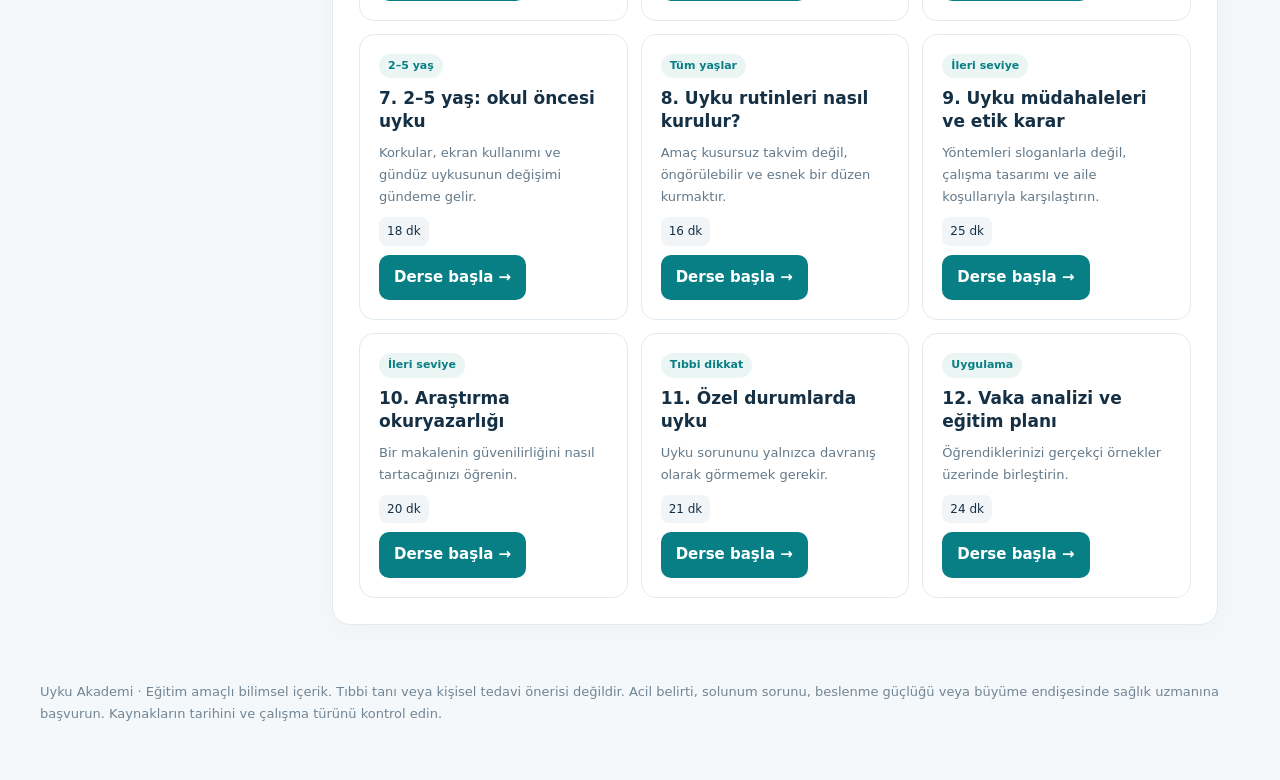
==== commit 44ad6cc4: "Add age education navigation" ====
--- a/index.html
+++ b/index.html
@@ -5,7 +5,7 @@
 </style></head><body>
 <div class="top"><div class="wrap topin"><div class="brand">☾ Uyku <span>Akademi</span></div><small>Bilimsel kanıt · Türkçe anlatım · Yaşa özel eğitim</small></div></div>
 <section class="hero"><div class="wrap"><div class="eyebrow">Bilimsel çocuk uykusu öğrenme platformu</div><h1>Uykuyu ezberlemeyin.<br>Bilimini öğrenin.</h1><p>Yenidoğandan okul öncesine: güvenli uyku, biyolojik ritim, gece uyanmaları, uyku müdahaleleri ve özel durumlar. Her dersin altında orijinal bilimsel kaynaklar.</p><div class="stats"><div class="stat"><b>12</b>eğitim modülü</div><div class="stat"><b>8</b>temel kaynak incelemesi</div><div class="stat"><b id="count">—</b>otomatik araştırma kaydı</div></div></div></section>
-<div class="wrap layout"><aside class="sidebar"><h3>EĞİTİM MERKEZİ</h3><nav id="menu"><button class="nav active" data-page="home">⌂ &nbsp; Akademi ana sayfa</button><button class="nav" data-page="courses">▤ &nbsp; Eğitim modülleri</button><button class="nav" data-page="evidence">⚗ &nbsp; Deney ve araştırmalar</button><button class="nav" data-page="library">⌕ &nbsp; Bilimsel yayın arşivi</button><button class="nav" data-page="ages">◷ &nbsp; Yaşa göre uyku</button><button class="nav" data-page="cases">◇ &nbsp; Özel durumlar</button><a class="nav" href="atlas.html" style="text-decoration:none">▥ &nbsp; Bilimsel Eğitim Atlası</a><a class="nav" href="danisma.html" style="text-decoration:none">☏ &nbsp; Uyku Danışma</a><button class="nav" data-page="lab">✦ &nbsp; Uygulamalı öğrenme</button><button class="nav" data-page="quiz">✓ &nbsp; Bilgi sınavı</button><button class="nav" data-page="about">ⓘ &nbsp; Bilimsel yaklaşım</button></nav><hr style="border:0;border-top:1px solid var(--line);margin:19px 0"><div class="small muted">ÖĞRENME İLERLEMESİ</div><div class="progress"><b id="done">0 / 12</b><span class="small muted">tamamlandı</span></div><div class="bar"><i id="progressbar"></i></div><p class="small muted">İlerlemeniz yalnızca bu tarayıcıda saklanır.</p></aside><main class="main"><div id="content"></div></main></div>
+<div class="wrap layout"><aside class="sidebar"><h3>EĞİTİM MERKEZİ</h3><nav id="menu"><button class="nav active" data-page="home">⌂ &nbsp; Akademi ana sayfa</button><button class="nav" data-page="courses">▤ &nbsp; Eğitim modülleri</button><button class="nav" data-page="evidence">⚗ &nbsp; Deney ve araştırmalar</button><button class="nav" data-page="library">⌕ &nbsp; Bilimsel yayın arşivi</button><button class="nav" data-page="ages">◷ &nbsp; Yaşa göre uyku</button><button class="nav" data-page="cases">◇ &nbsp; Özel durumlar</button><a class="nav" href="yas-egitimi.html" style="text-decoration:none">0–60 Ay Uyku Eğitimi</a><a class="nav" href="atlas.html" style="text-decoration:none">▥ &nbsp; Bilimsel Eğitim Atlası</a><a class="nav" href="danisma.html" style="text-decoration:none">☏ &nbsp; Uyku Danışma</a><button class="nav" data-page="lab">✦ &nbsp; Uygulamalı öğrenme</button><button class="nav" data-page="quiz">✓ &nbsp; Bilgi sınavı</button><button class="nav" data-page="about">ⓘ &nbsp; Bilimsel yaklaşım</button></nav><hr style="border:0;border-top:1px solid var(--line);margin:19px 0"><div class="small muted">ÖĞRENME İLERLEMESİ</div><div class="progress"><b id="done">0 / 12</b><span class="small muted">tamamlandı</span></div><div class="bar"><i id="progressbar"></i></div><p class="small muted">İlerlemeniz yalnızca bu tarayıcıda saklanır.</p></aside><main class="main"><div id="content"></div></main></div>
 <footer class="wrap foot">Uyku Akademi · Eğitim amaçlı bilimsel içerik. Tıbbi tanı veya kişisel tedavi önerisi değildir. Acil belirti, solunum sorunu, beslenme güçlüğü veya büyüme endişesinde sağlık uzmanına başvurun. Kaynakların tarihini ve çalışma türünü kontrol edin.</footer>
 <script>
 const refs={
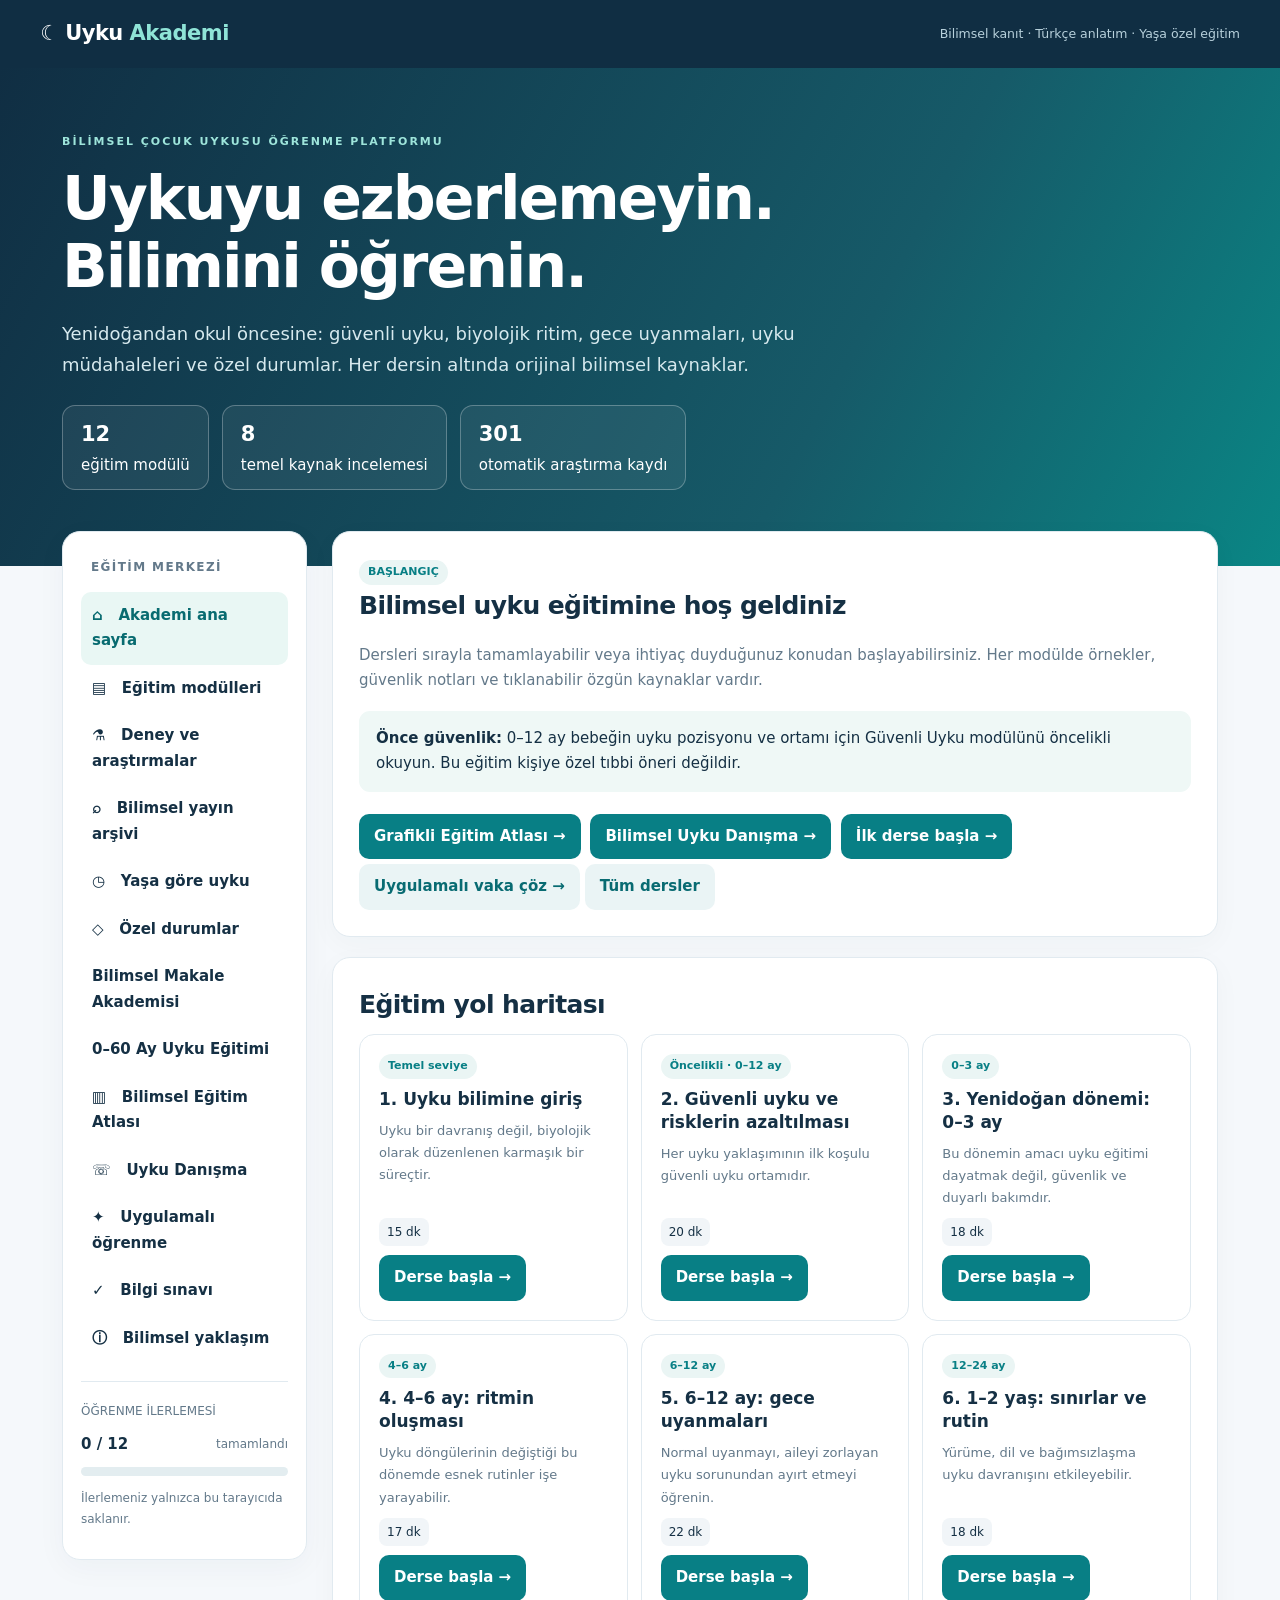
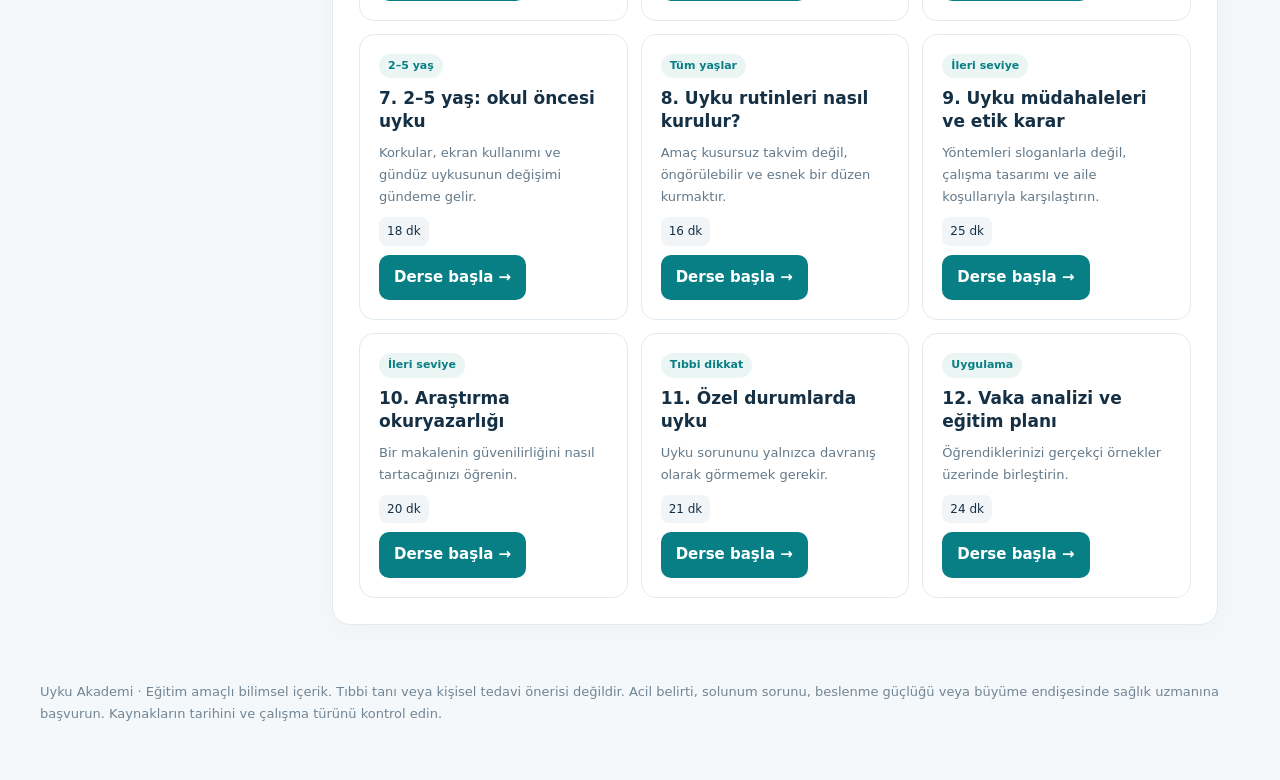
==== commit cc76d737: "Add research-based advanced lessons to main navigation" ====
--- a/index.html
+++ b/index.html
@@ -5,7 +5,7 @@
 </style></head><body>
 <div class="top"><div class="wrap topin"><div class="brand">☾ Uyku <span>Akademi</span></div><small>Bilimsel kanıt · Türkçe anlatım · Yaşa özel eğitim</small></div></div>
 <section class="hero"><div class="wrap"><div class="eyebrow">Bilimsel çocuk uykusu öğrenme platformu</div><h1>Uykuyu ezberlemeyin.<br>Bilimini öğrenin.</h1><p>Yenidoğandan okul öncesine: güvenli uyku, biyolojik ritim, gece uyanmaları, uyku müdahaleleri ve özel durumlar. Her dersin altında orijinal bilimsel kaynaklar.</p><div class="stats"><div class="stat"><b>12</b>eğitim modülü</div><div class="stat"><b>8</b>temel kaynak incelemesi</div><div class="stat"><b id="count">—</b>otomatik araştırma kaydı</div></div></div></section>
-<div class="wrap layout"><aside class="sidebar"><h3>EĞİTİM MERKEZİ</h3><nav id="menu"><button class="nav active" data-page="home">⌂ &nbsp; Akademi ana sayfa</button><button class="nav" data-page="courses">▤ &nbsp; Eğitim modülleri</button><button class="nav" data-page="evidence">⚗ &nbsp; Deney ve araştırmalar</button><button class="nav" data-page="library">⌕ &nbsp; Bilimsel yayın arşivi</button><button class="nav" data-page="ages">◷ &nbsp; Yaşa göre uyku</button><button class="nav" data-page="cases">◇ &nbsp; Özel durumlar</button><a class="nav" href="yas-egitimi.html" style="text-decoration:none">0–60 Ay Uyku Eğitimi</a><a class="nav" href="atlas.html" style="text-decoration:none">▥ &nbsp; Bilimsel Eğitim Atlası</a><a class="nav" href="danisma.html" style="text-decoration:none">☏ &nbsp; Uyku Danışma</a><button class="nav" data-page="lab">✦ &nbsp; Uygulamalı öğrenme</button><button class="nav" data-page="quiz">✓ &nbsp; Bilgi sınavı</button><button class="nav" data-page="about">ⓘ &nbsp; Bilimsel yaklaşım</button></nav><hr style="border:0;border-top:1px solid var(--line);margin:19px 0"><div class="small muted">ÖĞRENME İLERLEMESİ</div><div class="progress"><b id="done">0 / 12</b><span class="small muted">tamamlandı</span></div><div class="bar"><i id="progressbar"></i></div><p class="small muted">İlerlemeniz yalnızca bu tarayıcıda saklanır.</p></aside><main class="main"><div id="content"></div></main></div>
+<div class="wrap layout"><aside class="sidebar"><h3>EĞİTİM MERKEZİ</h3><nav id="menu"><button class="nav active" data-page="home">⌂ &nbsp; Akademi ana sayfa</button><button class="nav" data-page="courses">▤ &nbsp; Eğitim modülleri</button><button class="nav" data-page="evidence">⚗ &nbsp; Deney ve araştırmalar</button><button class="nav" data-page="library">⌕ &nbsp; Bilimsel yayın arşivi</button><button class="nav" data-page="ages">◷ &nbsp; Yaşa göre uyku</button><button class="nav" data-page="cases">◇ &nbsp; Özel durumlar</button><a class="nav" href="makale-akademisi.html" style="text-decoration:none">Bilimsel Makale Akademisi</a><a class="nav" href="yas-egitimi.html" style="text-decoration:none">0–60 Ay Uyku Eğitimi</a><a class="nav" href="atlas.html" style="text-decoration:none">▥ &nbsp; Bilimsel Eğitim Atlası</a><a class="nav" href="danisma.html" style="text-decoration:none">☏ &nbsp; Uyku Danışma</a><button class="nav" data-page="lab">✦ &nbsp; Uygulamalı öğrenme</button><button class="nav" data-page="quiz">✓ &nbsp; Bilgi sınavı</button><button class="nav" data-page="about">ⓘ &nbsp; Bilimsel yaklaşım</button></nav><hr style="border:0;border-top:1px solid var(--line);margin:19px 0"><div class="small muted">ÖĞRENME İLERLEMESİ</div><div class="progress"><b id="done">0 / 12</b><span class="small muted">tamamlandı</span></div><div class="bar"><i id="progressbar"></i></div><p class="small muted">İlerlemeniz yalnızca bu tarayıcıda saklanır.</p></aside><main class="main"><div id="content"></div></main></div>
 <footer class="wrap foot">Uyku Akademi · Eğitim amaçlı bilimsel içerik. Tıbbi tanı veya kişisel tedavi önerisi değildir. Acil belirti, solunum sorunu, beslenme güçlüğü veya büyüme endişesinde sağlık uzmanına başvurun. Kaynakların tarihini ve çalışma türünü kontrol edin.</footer>
 <script>
 const refs={
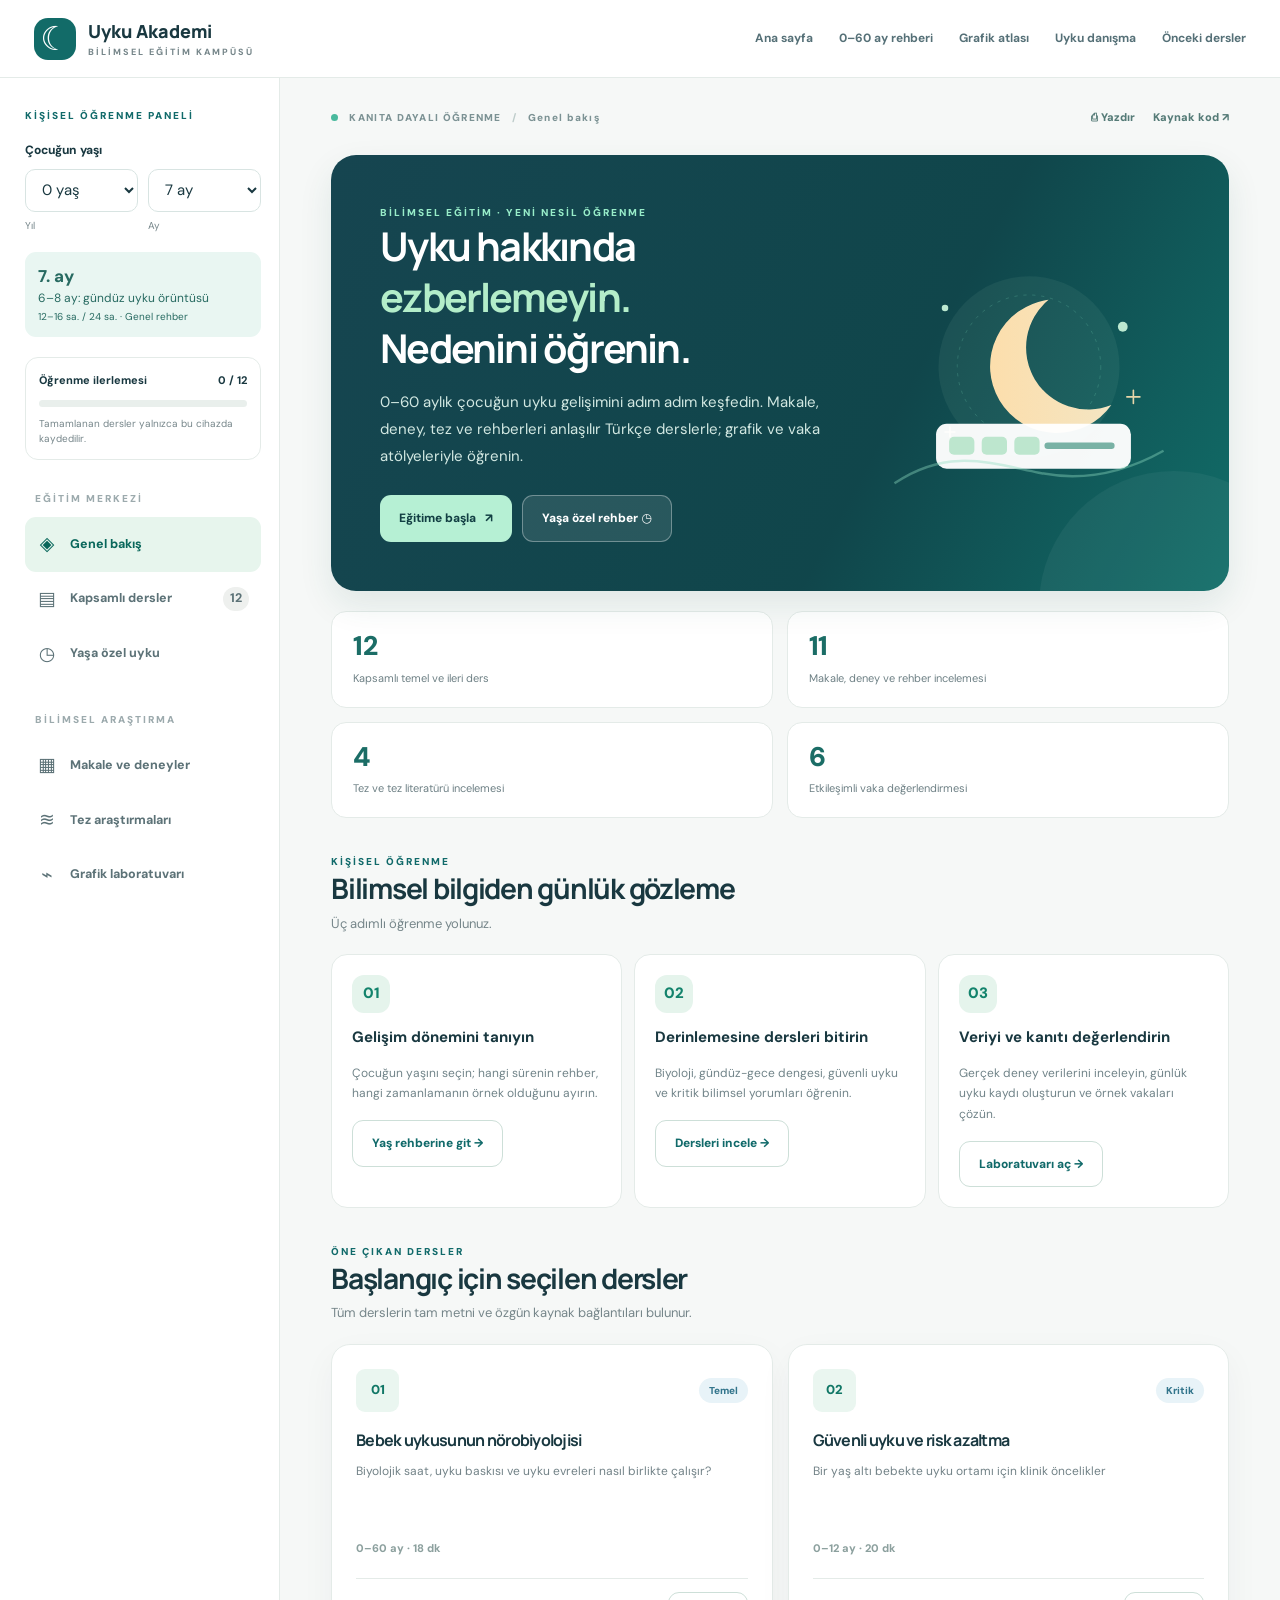
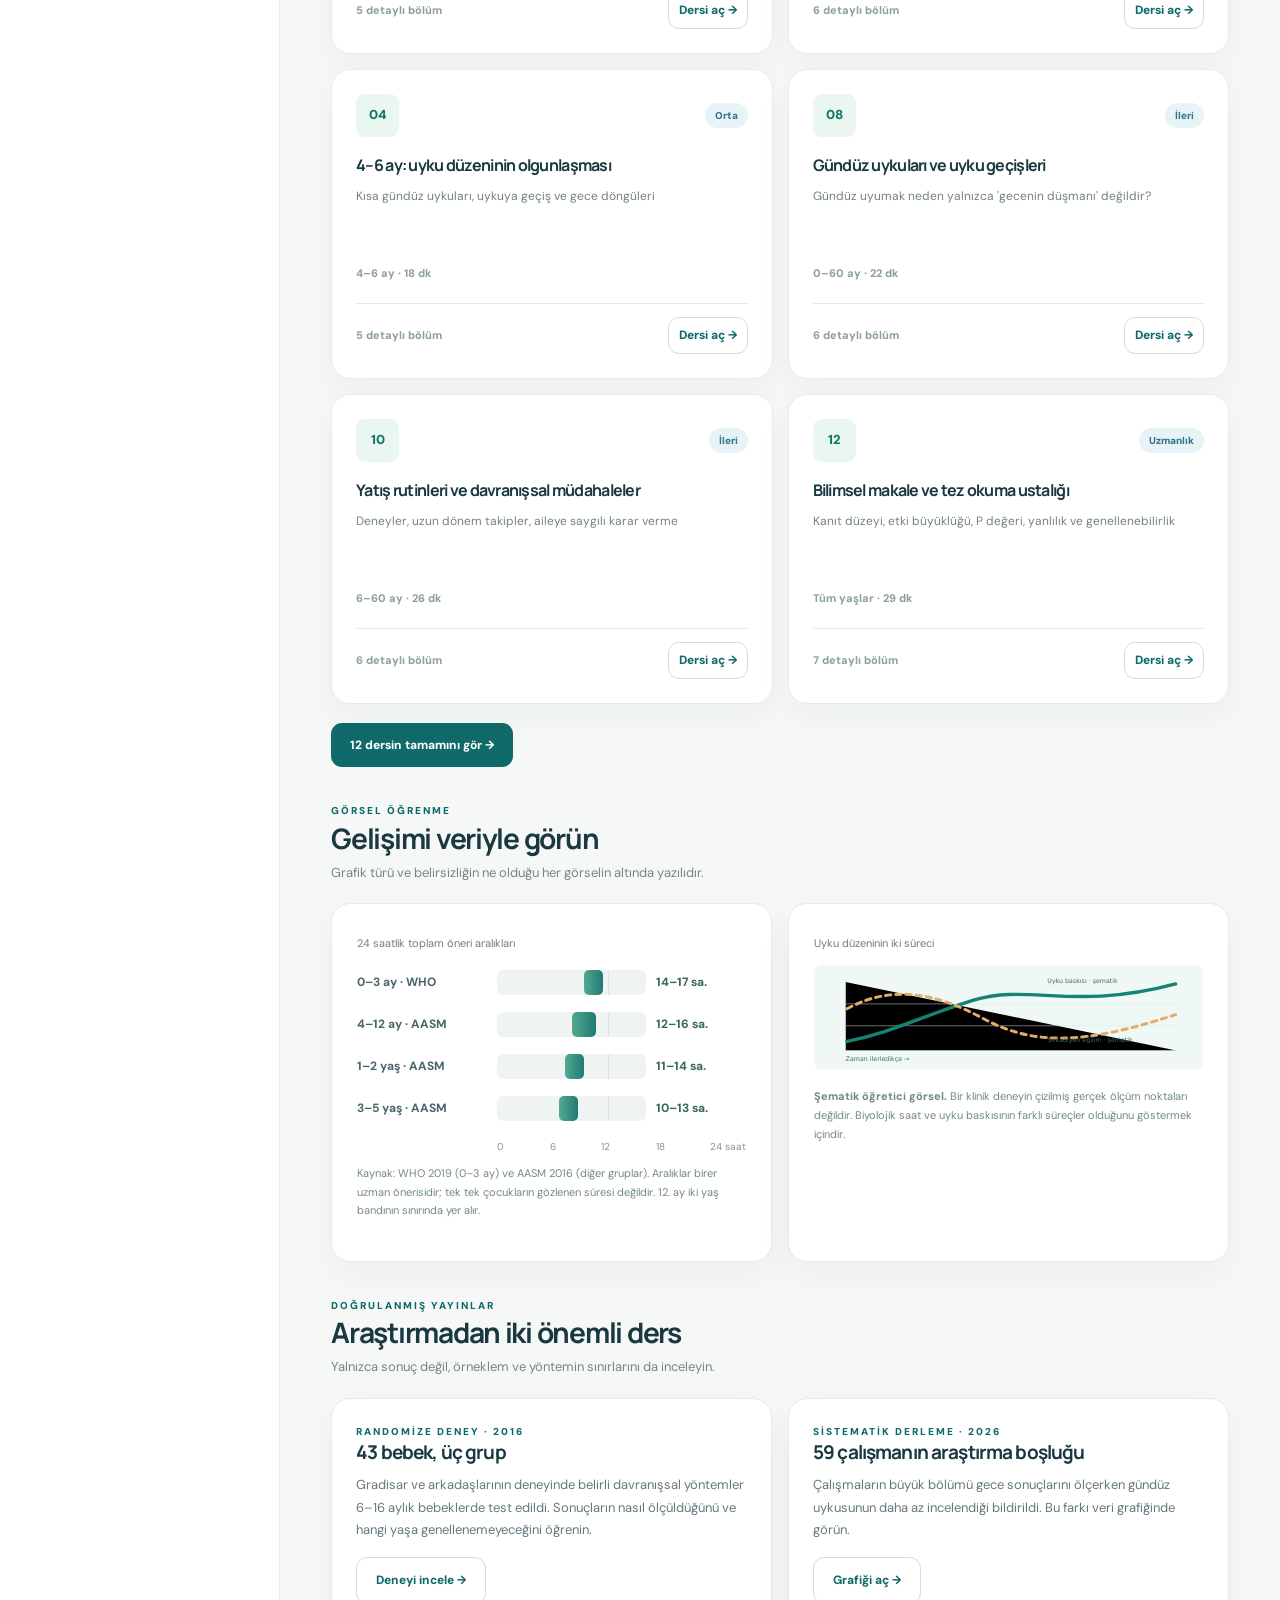
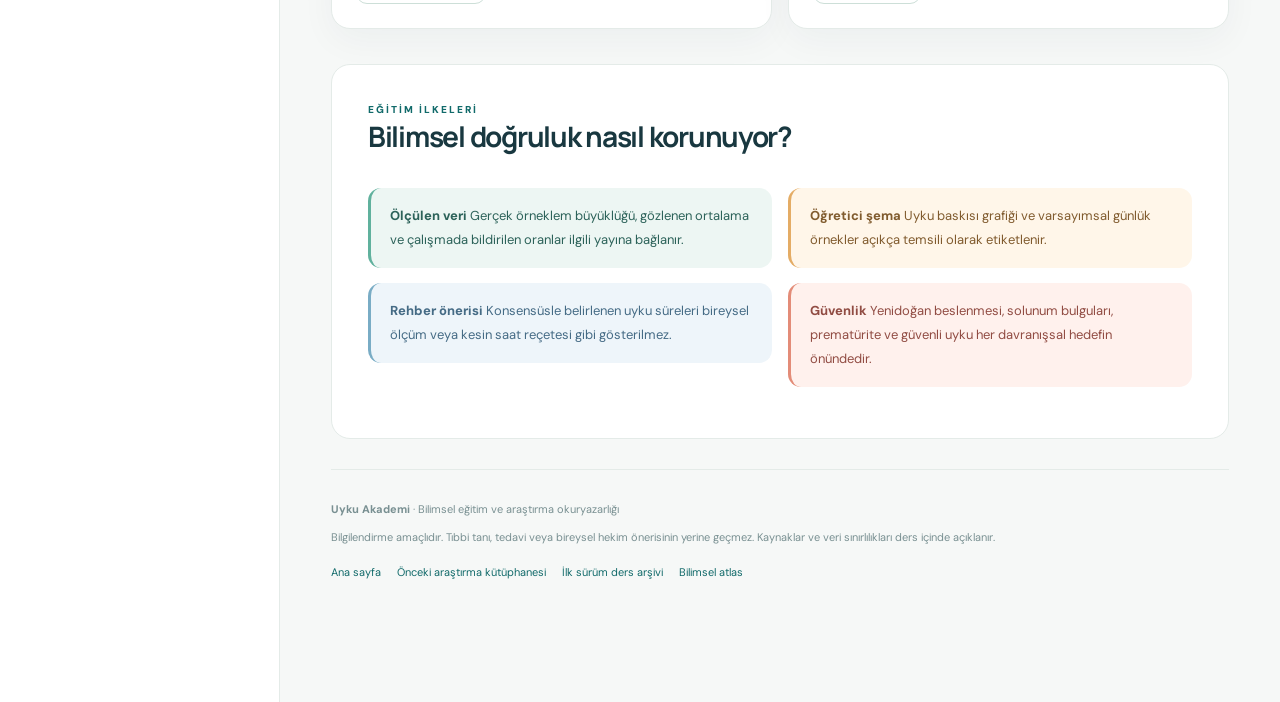
==== commit d6da4854: "Launch comprehensive research-based learning campus as Uyku Akademi homepage" ====
--- a/index.html
+++ b/index.html
@@ -1,110 +1,72 @@
 <!doctype html>
-<html lang="tr"><head><meta charset="utf-8"><meta name="viewport" content="width=device-width,initial-scale=1"><meta name="theme-color" content="#102d43"><title>Uyku Akademi | Bilimsel Bebek ve Çocuk Uykusu Eğitimi</title>
-<style>
-:root{--ink:#153044;--sub:#63798a;--teal:#087f85;--mint:#e9f7f4;--line:#e1eaf0;--bg:#f5f8fb;--gold:#e7b868}*{box-sizing:border-box}body{margin:0;background:var(--bg);color:var(--ink);font:15px/1.7 system-ui,-apple-system,"Segoe UI",sans-serif}a{color:#087c86}button,input,select{font:inherit}button{cursor:pointer}.wrap{max-width:1200px;margin:auto;padding:0 22px}.top{background:#102e43;color:#fff}.topin{display:flex;align-items:center;justify-content:space-between;padding:16px 0;gap:15px}.brand{font-size:21px;font-weight:800;letter-spacing:-.5px}.brand span{color:#8fe4d7}.top small{color:#b7d0db}.hero{background:linear-gradient(118deg,#102e43 0%,#165a68 65%,#0a8685 100%);color:white;padding:65px 0 76px}.eyebrow{color:#9ee5db;letter-spacing:2px;text-transform:uppercase;font-size:11px;font-weight:800}.hero h1{font-size:clamp(34px,5vw,60px);line-height:1.13;letter-spacing:-2px;max-width:780px;margin:14px 0}.hero p{max-width:750px;color:#d6e9ee;font-size:18px}.hero .stats{display:flex;gap:13px;flex-wrap:wrap;margin-top:25px}.stat{border:1px solid #ffffff45;background:#ffffff10;border-radius:13px;padding:11px 18px}.stat b{font-size:21px;display:block}.layout{display:grid;grid-template-columns:245px minmax(0,1fr);gap:25px;margin-top:-35px;position:relative;align-items:start}.sidebar{background:white;border:1px solid var(--line);border-radius:18px;padding:18px;position:sticky;top:15px;box-shadow:0 8px 30px #1232470a}.sidebar h3{font-size:12px;letter-spacing:1.4px;color:var(--sub);margin:7px 10px 14px}.nav{width:100%;display:flex;gap:11px;align-items:center;border:0;background:transparent;color:var(--ink);padding:11px;border-radius:10px;text-align:left;font-weight:650}.nav:hover,.nav.active{background:var(--mint);color:#086b70}.main{min-width:0}.panel{background:white;border:1px solid var(--line);border-radius:18px;padding:26px;margin-bottom:20px;box-shadow:0 7px 28px #12324708}.panel h2{margin:0 0 8px;font-size:25px;letter-spacing:-.6px}.muted{color:var(--sub)}.cards{display:grid;grid-template-columns:repeat(auto-fit,minmax(220px,1fr));gap:13px}.course{border:1px solid var(--line);border-radius:15px;padding:19px;background:white;display:flex;flex-direction:column;gap:9px}.course:hover{border-color:#69bdbb;box-shadow:0 8px 22px #087f8515}.course h3{margin:0;font-size:17px;line-height:1.35}.course p{margin:0;color:var(--sub);font-size:13px;flex:1}.tag{display:inline-block;border-radius:99px;background:#eaf5f4;color:#087f85;padding:3px 9px;font-size:11px;font-weight:800;align-self:start}.btn{border:0;background:var(--teal);color:white;border-radius:10px;padding:10px 15px;font-weight:700}.btn.secondary{background:#eaf4f5;color:#086b72}.btn:focus-visible,.nav:focus-visible{outline:3px solid #e7b868;outline-offset:2px}.lesson{border-left:3px solid #0c898b;padding:4px 0 4px 17px;margin:21px 0}.lesson h3{font-size:18px;margin:0 0 7px}.lesson p{margin:6px 0}.note{padding:15px 17px;border-radius:11px;background:#eff8f6;margin:17px 0}.caution{background:#fff5e8;border-left:4px solid #d99b37}.danger{background:#fff0ef;border-left:4px solid #c65a52}.source{display:block;border:1px solid var(--line);border-radius:12px;padding:13px 15px;margin:10px 0;text-decoration:none;color:var(--ink)}.source:hover{border-color:#0b8d8a;background:#f8fdfc}.source small{display:block;color:var(--sub)}.source strong{display:block}.source .go{color:#087f85;font-weight:750;font-size:12px}.bar{height:9px;background:#e3edf0;border-radius:99px;overflow:hidden}.bar i{display:block;height:100%;background:linear-gradient(90deg,#079b95,#55bba5);width:0}.progress{display:flex;justify-content:space-between;gap:8px;align-items:center;margin:10px 0}.search{width:100%;border:1px solid #cbdde3;padding:13px;border-radius:11px;margin:12px 0}.research{padding:15px 0;border-bottom:1px solid var(--line)}.research a{font-weight:700}.research small{color:var(--sub)}.pill{display:inline-block;background:#f1f5f8;border-radius:8px;padding:4px 8px;font-size:12px}.options{display:grid;gap:9px}.option{border:1px solid var(--line);background:#fff;border-radius:11px;text-align:left;padding:12px}.option.chosen{border-color:#087f85;background:#ecf9f6}.hidden{display:none!important}.foot{padding:36px 0 55px;color:#718594;font-size:13px}.foot a{color:#577b87}.agegrid{display:grid;grid-template-columns:repeat(auto-fit,minmax(165px,1fr));gap:10px}.age{background:#f0f8f7;padding:15px;border-radius:12px}.age b{font-size:23px;color:#087f85}.age span{display:block;font-size:12px;color:#627c86}.callout{font-size:13px;color:#607887}.row{display:flex;gap:9px;flex-wrap:wrap;align-items:center}.coursebutton{align-self:start}.q{padding:15px 0;border-bottom:1px solid var(--line)}.q h3{margin:0 0 10px}.small{font-size:12px}@media(max-width:780px){.layout{display:block}.sidebar{position:static;margin-bottom:18px}.sidebar nav{display:grid;grid-template-columns:repeat(2,minmax(0,1fr));gap:3px}.nav{font-size:12px;padding:10px 7px}.hero{padding:40px 0 60px}.panel{padding:20px}.top small{display:none}}
-</style></head><body>
-<div class="top"><div class="wrap topin"><div class="brand">☾ Uyku <span>Akademi</span></div><small>Bilimsel kanıt · Türkçe anlatım · Yaşa özel eğitim</small></div></div>
-<section class="hero"><div class="wrap"><div class="eyebrow">Bilimsel çocuk uykusu öğrenme platformu</div><h1>Uykuyu ezberlemeyin.<br>Bilimini öğrenin.</h1><p>Yenidoğandan okul öncesine: güvenli uyku, biyolojik ritim, gece uyanmaları, uyku müdahaleleri ve özel durumlar. Her dersin altında orijinal bilimsel kaynaklar.</p><div class="stats"><div class="stat"><b>12</b>eğitim modülü</div><div class="stat"><b>8</b>temel kaynak incelemesi</div><div class="stat"><b id="count">—</b>otomatik araştırma kaydı</div></div></div></section>
-<div class="wrap layout"><aside class="sidebar"><h3>EĞİTİM MERKEZİ</h3><nav id="menu"><button class="nav active" data-page="home">⌂ &nbsp; Akademi ana sayfa</button><button class="nav" data-page="courses">▤ &nbsp; Eğitim modülleri</button><button class="nav" data-page="evidence">⚗ &nbsp; Deney ve araştırmalar</button><button class="nav" data-page="library">⌕ &nbsp; Bilimsel yayın arşivi</button><button class="nav" data-page="ages">◷ &nbsp; Yaşa göre uyku</button><button class="nav" data-page="cases">◇ &nbsp; Özel durumlar</button><a class="nav" href="makale-akademisi.html" style="text-decoration:none">Bilimsel Makale Akademisi</a><a class="nav" href="yas-egitimi.html" style="text-decoration:none">0–60 Ay Uyku Eğitimi</a><a class="nav" href="atlas.html" style="text-decoration:none">▥ &nbsp; Bilimsel Eğitim Atlası</a><a class="nav" href="danisma.html" style="text-decoration:none">☏ &nbsp; Uyku Danışma</a><button class="nav" data-page="lab">✦ &nbsp; Uygulamalı öğrenme</button><button class="nav" data-page="quiz">✓ &nbsp; Bilgi sınavı</button><button class="nav" data-page="about">ⓘ &nbsp; Bilimsel yaklaşım</button></nav><hr style="border:0;border-top:1px solid var(--line);margin:19px 0"><div class="small muted">ÖĞRENME İLERLEMESİ</div><div class="progress"><b id="done">0 / 12</b><span class="small muted">tamamlandı</span></div><div class="bar"><i id="progressbar"></i></div><p class="small muted">İlerlemeniz yalnızca bu tarayıcıda saklanır.</p></aside><main class="main"><div id="content"></div></main></div>
-<footer class="wrap foot">Uyku Akademi · Eğitim amaçlı bilimsel içerik. Tıbbi tanı veya kişisel tedavi önerisi değildir. Acil belirti, solunum sorunu, beslenme güçlüğü veya büyüme endişesinde sağlık uzmanına başvurun. Kaynakların tarihini ve çalışma türünü kontrol edin.</footer>
-<script>
-const refs={
-aap:{name:"AAP (2022) — Sleep-Related Infant Deaths: Updated Recommendations",type:"Klinik rehber / kanıt değerlendirmesi",url:"https://doi.org/10.1542/peds.2022-057990",take:"Bebekleri her uykuda sırtüstü, düz ve sert bir yüzeyde yatırma; yumuşak nesneleri uzak tutma; en az ilk 6 ay oda paylaşımı önerilir.",limit:"Klinik rehberdir; tek bir randomize deney değildir."},
-aasm:{name:"Paruthi ve ark. (2016) — Recommended Amount of Sleep for Pediatric Populations",type:"Uzman konsensüsü",url:"https://doi.org/10.5664/jcsm.5866",take:"4–12 ay: 12–16 saat; 1–2 yaş: 11–14 saat; 3–5 yaş: 10–13 saat (24 saatte, gündüz uykuları dahil).",limit:"Bireysel farklılıkları ortadan kaldıran kesin hedefler değildir."},
-nsf:{name:"Hirshkowitz ve ark. (2015) — National Sleep Foundation Sleep Time Duration Recommendations",type:"Uzman paneli / literatür değerlendirmesi",url:"https://doi.org/10.1016/j.sleh.2014.12.010",take:"0–3 ay için önerilen toplam uyku süresi 14–17 saattir.",limit:"Bebeklerin tümü aynı saatte uyumaz; klinik değerlendirme önemlidir."},
-grad:{name:"Gradisar ve ark. (2016) — Behavioral Interventions for Infant Sleep Problems",type:"Randomize kontrollü deney",url:"https://pubmed.ncbi.nlm.nih.gov/27221288/",take:"6–16 aylık 43 bebekte dereceli yanıt geciktirme ve yatış saatini kademeli kaydırma yaklaşımları incelendi; bazı uyku ölçütlerinde iyileşme bildirildi.",limit:"Küçük örneklem, seçilmiş yaş aralığı; yenidoğanlara genellenemez."},
-price:{name:"Price ve ark. (2012) — Five-Year Follow-up of Harms and Benefits of Behavioral Infant Sleep Intervention",type:"Uzun dönem izlem araştırması",url:"https://pubmed.ncbi.nlm.nih.gov/22966034/",take:"Önceki davranışsal uyku müdahalesine katılan ailelerin uzun dönem sonuçları incelendi; ölçülen bazı uzun dönem çocuk/aile sonuçlarında anlamlı fark bulunmadı.",limit:"Belirli müdahale ve popülasyona ilişkin izlem; tüm yöntemlerin zararsızlığını kanıtlamaz."},
-mind:{name:"Mindell ve ark. (2006) — Behavioral Treatment of Bedtime Problems and Night Wakings",type:"Literatür incelemesi",url:"https://pubmed.ncbi.nlm.nih.gov/17068979/",take:"Yatma zamanı sorunları ve gece uyanmaları için davranışsal yaklaşımları sınıflandırıp mevcut çalışmaları değerlendirdi.",limit:"İncelenen çalışmalar yöntem ve kalite açısından farklılık gösterir."},
-who:{name:"WHO (2019) — Guidelines on Physical Activity, Sedentary Behaviour and Sleep for Children Under 5",type:"Uluslararası sağlık rehberi",url:"https://www.ncbi.nlm.nih.gov/books/NBK541170/",take:"0–4 yaşta uyku, hareket ve hareketsiz davranışın birlikte ele alınmasını önerir.",limit:"Nüfus düzeyinde öneridir; bireysel tıbbi değerlendirme yerine geçmez."},
-eutil:{name:"NCBI — Entrez Programming Utilities (PubMed veri erişimi)",type:"Veri kaynağı / teknik dokümantasyon",url:"https://www.ncbi.nlm.nih.gov/books/NBK25501/",take:"PubMed bibliyografik kayıtlarının nasıl sorgulandığını ve erişildiğini açıklar.",limit:"Veri tabanında listelenmek, çalışmanın kaliteli veya klinik olarak doğrulanmış olduğu anlamına gelmez."}
-};
-const modules=[
-{title:"Uyku bilimine giriş",age:"Temel seviye",time:"15 dk",intro:"Uyku bir davranış değil, biyolojik olarak düzenlenen karmaşık bir süreçtir.",sections:[["Uyku neden gereklidir?","Uyku; öğrenme, hafıza, duygu düzenleme ve fizyolojik toparlanmayla ilişkilidir. Bebek uykusu yetişkin uykusunun küçültülmüş hâli değildir: gelişimle birlikte uyku-uyanıklık düzeni değişir."],["Uyku basıncı ve biyolojik saat","Uyanık kalınan sürede uyuma eğilimi artar (homeostatik süreç). Gün ışığı, günlük düzen ve olgunlaşan sirkadiyen sistem de uyku zamanlamasını etkiler. İlk aylarda düzenli gece-gündüz ayrımı henüz gelişmektedir."],["Örnek değerlendirme","Bir bebeğin bir gece sık uyanması tek başına uyku bozukluğu tanısı değildir. Yaş, beslenme, büyüme, hastalık, uyku ortamı ve gündüz uykuları birlikte değerlendirilir."],["Yanlış çıkarım","İnternetteki 'her bebek şu saatte uyumalı' çizelgeleri biyolojik zorunluluk değildir. Süre önerileri aralıktır, kesin reçete değil."]],sources:["aasm","nsf","who"]},
-{title:"Güvenli uyku ve risklerin azaltılması",age:"Öncelikli · 0–12 ay",time:"20 dk",intro:"Her uyku yaklaşımının ilk koşulu güvenli uyku ortamıdır.",sections:[["Uyku pozisyonu","Bir yaşından küçük bebek her uykuya sırtüstü yatırılır. Yan ve yüzüstü başlangıç pozisyonu önerilmez. Bebek kendi kendine her iki yöne dönebiliyorsa yine sırtüstü yatırılarak başlanır; sürekli yeniden çevirme genellikle gerekmez."],["Yatak ve ortam","Sert, düz, eğimsiz ve bebeğe uygun yatak yüzeyi kullanılır. Yastık, yorgan, tampon, oyuncak, pozisyoner ve ağırlıklı uyku ürünleri uyku alanından uzak tutulur."],["Aynı oda, ayrı yüzey","AAP, en az ilk 6 ay ebeveynle aynı odada fakat ayrı uyku yüzeyinde uyumayı önerir. Koltukta veya kanepede bebekle uyuyakalmak özellikle risklidir."],["Örnek olay","Bebek yalnızca ana kucağında uyuduysa güvenli ve uygun koşullarda mümkün olduğunda düz uyku yüzeyine aktarılır. Araç koltuğu, salıncak ve eğimli ürünler rutin uyku yatağı değildir."],["İstisna","Tıbbi özel durumlarda bireysel plan çocuk hekimi tarafından belirlenir; reflü şüphesi sırtüstü uyku kuralını kendi başına değiştirme gerekçesi değildir."]],sources:["aap"]},
-{title:"Yenidoğan dönemi: 0–3 ay",age:"0–3 ay",time:"18 dk",intro:"Bu dönemin amacı uyku eğitimi dayatmak değil, güvenlik ve duyarlı bakımdır.",sections:[["Beklenen düzen","Yenidoğanda uyku gün içine dağılır. 0–3 ay için 24 saatte yaklaşık 14–17 saatlik toplam uyku önerisi vardır; kişisel değişkenlik yüksektir."],["Beslenme ve gece uyanmaları","Gece uyanmaları ve beslenme gereksinimi bu dönemde olağandır. Özellikle ilk haftalarda beslenmeyi uzatmak veya gece beslenmesini kesmek amacıyla uyku yöntemi uygulanmaz."],["Nazik gündüz-gece ayrımı","Gündüz doğal ışık ve normal ev yaşamı, geceleri daha loş ve sakin bir ortam yardımcı olabilir. Bu bir garanti veya kesin saat programı değildir."],["Uygulama örneği","Bebek uyandı → açlık/bez/rahatsızlık kontrolü → yaşa uygun beslenme ve temas → güvenli uyku yüzeyine dönüş. Ağlamayı görmezden gelmek bu dönemin hedefi değildir."],["Ne zaman yardım?","Beslenmede belirgin azalma, solunum güçlüğü, ateş veya olağan dışı halsizlikte uyku rutini tartışmak yerine sağlık değerlendirmesi gerekir."]],sources:["nsf","aap"]},
-{title:"4–6 ay: ritmin oluşması",age:"4–6 ay",time:"17 dk",intro:"Uyku döngülerinin değiştiği bu dönemde esnek rutinler işe yarayabilir.",sections:[["Gelişimsel değişim","Bebeğin uyku örüntüsü olgunlaşırken daha önce uzun uyuyan bir bebek daha sık uyanabilir. Popüler '4. ay regresyonu' etiketi her bebek için bilimsel olarak sabit bir takvim değildir."],["Toplam uyku","4–12 ay için 24 saatte 12–16 saat aralığı önerilir; gündüz uykuları dahildir."],["Akşam rutini örneği","Beslenme → bez ve rahat kıyafet → kısa kitap/şarkı → ışığı azaltma → güvenli yatağa geçiş. Süre ve sıralama ailenin yaşamına uyarlanabilir."],["Gece beslenmesi","Gece beslenmesinin sürüp sürmeyeceği yalnızca aya bakılarak belirlenmez; büyüme, beslenme şekli ve sağlık durumu önemlidir."],["Sınır","6 aydan küçük bebekler için davranışsal uyku deneylerinin sonuçları otomatik olarak geçerli sayılmamalıdır."]],sources:["aasm","aap","grad"]},
-{title:"6–12 ay: gece uyanmaları",age:"6–12 ay",time:"22 dk",intro:"Normal uyanmayı, aileyi zorlayan uyku sorunundan ayırt etmeyi öğrenin.",sections:[["Neden uyanır?","Gece uyanması açlık, gelişim, hastalık, ortam, bakım ihtiyacı veya uykuya dalış koşullarıyla ilişkili olabilir. Tek nedene indirgemek doğru değildir."],["İlk değerlendirme","Son günlerde hastalık var mı? Gündüz uykuları değişti mi? Bebek yeterince besleniyor mu? Uyku alanı güvenli mi? Ebeveynin hedefi nedir?"],["Davranışsal yaklaşımlar","Araştırmalarda dereceli yanıt geciktirme ve yatış saatini kademeli düzenleme gibi yöntemler incelenmiştir. Gradisar ve arkadaşlarının çalışması 6–16 aylık 43 bebek içerir."],["Örnek uygulama","Sağlıklı, uygun yaşta bir bebek için önce tutarlı ve sakin bir yatış rutini oluşturmak, sonra aile tercihine göre yaklaşım seçmek düşünülebilir. Ağlama, beslenme veya tıbbi sorunlar göz ardı edilmez."],["Kanıtın sınırı","Tek bir küçük deney bütün bebeklerde aynı sonuç beklenmesini sağlamaz; güvenlik, aile değerleri ve çocuk hekiminin önerileri önceliklidir."]],sources:["aasm","grad","mind","aap"]},
-{title:"1–2 yaş: sınırlar ve rutin",age:"12–24 ay",time:"18 dk",intro:"Yürüme, dil ve bağımsızlaşma uyku davranışını etkileyebilir.",sections:[["Uyku süresi","1–2 yaş için 24 saatte 11–14 saat uyku önerilir; gündüz uykusu dahildir."],["Yatma öncesi geçiş","Her akşam öngörülebilir birkaç adım seçin: banyo gerekiyorsa banyo, pijama, kısa kitap, vedalaşma. Karmaşık veya katı bir ritüel gerekmez."],["Sınır koyma","'Bir kitap daha' gibi taleplerde sakin ve tutarlı yanıtlar, çocukla ilişkiyi koruyarak sınır koymaya yardımcı olabilir."],["Örnek olay","Çocuk yataktan kalkıyorsa önce güvenliği ve gündüz düzenini gözden geçirin; yalnızca cezalandırıcı tepkiler yerine gelişimsel ihtiyaca uygun rutin planlayın."],["İstisna","Horlama, solunum duraklaması, ağrı veya belirgin gündüz işlev kaybı varsa davranışsal açıklamaya saplanmayın."]],sources:["aasm","mind","who"]},
-{title:"2–5 yaş: okul öncesi uyku",age:"2–5 yaş",time:"18 dk",intro:"Korkular, ekran kullanımı ve gündüz uykusunun değişimi gündeme gelir.",sections:[["Süreler","2 yaş için 11–14 saat; 3–5 yaş için 10–13 saat toplam uyku önerilir. Aralıklar bireysel gereksinime göre yorumlanır."],["Korkular ve güven duygusu","Karanlık korkusu veya ayrılık endişesi olduğunda duyguyu küçümsemeden güven veren kısa bir rutin oluşturun."],["Gündüz uykusu geçişi","Bazı çocuklarda gündüz uykusu giderek azalır. Gece yatışının çok gecikmesi, gündüz yorgunluğu ve toplam uyku birlikte izlenir."],["Ekran ve etkinlik","Akşam saatlerinde sakin etkinliklere geçişi kolaylaştırmak için ekranların yerini kitap, sohbet veya sessiz oyun alabilir."],["Örnek","Çocuk 21.00'de uyuyamıyorsa yalnızca daha erken yatağa koymak yerine gündüz uykusu süresi, yatış rutini ve sabah kalkışını birlikte değerlendirin."]],sources:["aasm","who","mind"]},
-{title:"Uyku rutinleri nasıl kurulur?",age:"Tüm yaşlar",time:"16 dk",intro:"Amaç kusursuz takvim değil, öngörülebilir ve esnek bir düzen kurmaktır.",sections:[["Rutin ile saat farkı","Rutin aynı sırayla tekrarlanan sakin adımlardır. Dakikası dakikasına sabit saat zorunlu değildir."],["Üç basamaklı yaklaşım","1) Mevcut uyku ve beslenme düzenini birkaç gün gözleyin. 2) Yaşa uygun kısa bir yatış dizisi seçin. 3) Ailenin sürdürebileceği şekilde tutarlı uygulayıp yeniden değerlendirin."],["Gözlem örneği","Gündüz uykusu, yatış, uyanma ve beslenme notları; örüntü görmeye yardımcı olabilir. Notlar ebeveyni strese sokuyorsa azaltılabilir."],["Kaçınılacak hata","Bir gecelik zorlanmadan sonra yöntemi sürekli değiştirmek veya bebeğin sinyallerini yok saymak, öğrenmeyi zorlaştırabilir."],["Bilimsel bağlam","Davranışsal müdahalelere dair literatür mevcuttur; ancak araştırmalardaki müdahale paketleri, ailelerin gerçek yaşamındaki uygulamalardan farklı olabilir."]],sources:["mind","grad","aap"]},
-{title:"Uyku müdahaleleri ve etik karar",age:"İleri seviye",time:"25 dk",intro:"Yöntemleri sloganlarla değil, çalışma tasarımı ve aile koşullarıyla karşılaştırın.",sections:[["Yöntem haritası","Davranışsal literatürde rutin oluşturma, yatış saatini düzenleme, ebeveyn varlığını kademeli değiştirme ve yanıt geciktirme gibi farklı yaklaşımlar bulunur."],["Deney neyi test etti?","Gradisar 2016: 43 bebek, 6–16 ay; belirli davranışsal yaklaşımlar karşılaştırıldı. Ölçülen bazı uyku sonuçlarında iyileşme görüldü; sonuçlar her yaşa ve her aileye taşınamaz."],["Uzun dönem veri","Price 2012, daha önceki bir müdahale grubunun yıllar sonraki sonuçlarını inceledi. Ölçülen sonuçlarda bazı anlamlı farklılıkların bulunmaması 'bütün uyku eğitimleri kesinlikle zararsız' demek değildir."],["Aile tercihleri","Ağlamaya yaklaşım, ebeveynin ruh sağlığı, bebeğin tıbbi durumu ve bakım kapasitesi birlikte düşünülmelidir. Hiçbir tek yöntem zorunlu değildir."],["Güvenlik sınırı","Yenidoğan, hasta, yetersiz beslenen veya özel tıbbi gereksinimli bebekte genel internet uyku protokolleri uygulanmaz."]],sources:["grad","price","mind","aap"]},
-{title:"Araştırma okuryazarlığı",age:"İleri seviye",time:"20 dk",intro:"Bir makalenin güvenilirliğini nasıl tartacağınızı öğrenin.",sections:[["Çalışma türleri","Randomize kontrollü deney, gözlemsel araştırma, sistematik derleme ve klinik rehber aynı şey değildir. Nedensellik iddiası için tasarım kritik önem taşır."],["Örneklem ve karşılaştırma","43 kişilik bir çalışmanın sonucu daha büyük ve farklı popülasyonlarda sınanmalıdır. Kontrol grubu, seçilim ve takip kaybı yorumlamayı etkiler."],["Ölçülen sonuç","Ebeveynin bildirdiği gece uyanması ile objektif ölçüm farklı olabilir. Bir sonucun istatistiksel anlamlılığı, her zaman klinik açıdan büyük etki demek değildir."],["Makale kaydı ≠ kanıt","PubMed'de yer alan bir başlık, otomatik olarak güvenilir öneri değildir. Tam metin, yöntem, örneklem, yanlılık ve sonuçlar ayrıca değerlendirilmelidir."],["Uygulama","Kaynak bağlantısını açın; çalışma türünü, katılımcı yaşını, karşılaştırma grubunu, sonuç ölçütünü ve sınırlılıkları beş başlık altında not edin."]],sources:["grad","price","mind","eutil"]},
-{title:"Özel durumlarda uyku",age:"Tıbbi dikkat",time:"21 dk",intro:"Uyku sorununu yalnızca davranış olarak görmemek gerekir.",sections:[["Prematüre bebek","Düzeltilmiş yaş, beslenme, gelişim ve hekim önerileri önemlidir. Genel uyku çizelgeleri prematüre bebek için doğrudan reçete değildir."],["Reflü ve kusma","Şüpheli reflüde yatağı eğmek veya yüzüstü yatırmak güvenli uyku rehberinin yerine geçmez; klinik değerlendirme gerekir."],["Hastalık ve ateş","Hasta bebeğin uyku örüntüsü değişebilir. Beslenme azalması, solunum sıkıntısı, susuzluk veya olağan dışı uyku hâli varsa sağlık hizmeti alınmalıdır."],["Horlama ve apne belirtileri","Sürekli yüksek sesli horlama, nefes durması veya solunum güçlüğü şüphesinde çocuk hekimine başvurulmalıdır."],["Aile tükenmişliği","Ebeveyn uykusuzluğu da önemlidir. Güvenli bakım paylaşımı, sosyal destek ve gerektiğinde profesyonel yardım planlanmalıdır."]],sources:["aap","who","aasm"]},
-{title:"Vaka analizi ve eğitim planı",age:"Uygulama",time:"24 dk",intro:"Öğrendiklerinizi gerçekçi örnekler üzerinde birleştirin.",sections:[["Vaka A — 2 aylık bebek","Gece 2–3 saatte bir uyanıyor. İlk soru: büyüme ve beslenme nasıl, güvenli uyku alanı var mı? Bu yaşta gece beslenmesini kesme hedefi koymayın."],["Vaka B — 8 aylık bebek","Son hafta sık uyanıyor. Hastalık, dişle ilgili rahatsızlık, ayrılık tepkisi, gündüz uyku düzeni ve aile beklentilerini birlikte değerlendirin. Güvenli rutini gözden geçirin."],["Vaka C — 20 aylık çocuk","Her gece yatışa direniyor. Akşam rutini, gündüz uykusunun zamanı ve sınır koyma biçimini gözlemleyin; yaşa uygun toplam uyku aralığını referans alın."],["Vaka D — 4 yaşında çocuk","Gece korkuyla uyanıyor. Önce güven duygusu ve ortamı değerlendirin; tekrarlayan korku veya işlev kaybında uzman desteği düşünün."],["Kendi kontrol listeniz","Yaş → güvenli ortam → büyüme/beslenme → hastalık işaretleri → toplam uyku → gündüz düzeni → aile hedefi → kanıt ve sınırlılık."]],sources:["aap","aasm","nsf","mind"]}
-];
-const cases=[
-["Prematüre bebek","Düzeltilmiş yaş ve klinik izlem dikkate alınır; standart saat çizelgesi birebir uygulanmaz."],
-["Gece sık beslenme","Özellikle küçük bebeklerde fizyolojik olabilir. Beslenmeyi kısıtlamadan önce sağlık uzmanıyla görüşülür."],
-["Reflü şüphesi","Yatağı yükseltme veya yüzüstü uyutma güvenli uyku önerisi değildir."],
-["Hastalık / ateş","Uyku rutini yerine klinik belirtiler, sıvı ve beslenme değerlendirmesi önceliklidir."],
-["Diş çıkarma","Rahatsızlık geçici uyku değişikliğine katkıda bulunabilir; her uyanmayı yalnızca dişe bağlamayın."],
-["Ayrılık kaygısı","Gelişimsel dönemlerde artabilir; duyarlı ve tutarlı yanıt verin."],
-["Gece korkuları","Yaşa uygun güven verici yaklaşım, gündüz stresleri ve uykuyu değerlendirin."],
-["Horlama / nefes durması","Sürekli horlama veya apne şüphesi profesyonel değerlendirme gerektirir."],
-["Egzama / kaşıntı","Cilt rahatsızlığı uykuyu bölebilir; uygun tedavi için hekime başvurun."],
-["Çoklu doğum","Her bebeğin beslenme, güvenlik ve uyku gereksinimi ayrı değerlendirilir."],
-["Seyahat / saat değişimi","Işık, çevre ve rutin değişimi etkili olabilir; esnek geçiş planlayın."],
-["Gündüz uykusu reddi","Toplam uyku, yaş ve gece yatışı birlikte ele alınır."],
-["Ekran ve geç yatma","Sakin akşam etkinlikleriyle geçiş kolaylaştırılabilir."],
-["Ailede tükenmişlik","Güvenli bakım desteği ve ruh sağlığı desteği önemlidir."],
-["Ani uyku düzeni değişikliği","Önce sağlık, ortam ve gelişimsel değişiklikleri değerlendirin."],
-["Uykuya dalarken ağlama","Ağlamanın nedeni ve bebeğin yaşı önemlidir; tüm ağlamalar aynı anlama gelmez."],
-["Araba koltuğunda uyuma","Seyahat dışındaki rutin uyku için uygun düz yüzeye geçiş planlayın."],
-["Aynı yatakta uyuma","AAP, bebek için ebeveynle aynı odada ayrı uyku yüzeyini önerir."]
-];
-const questions=[
-["1 yaşından küçük bebek uykuya hangi pozisyonda yatırılmalıdır?",["Sırtüstü","Yan","Yüzüstü"],0,"AAP güvenli uyku rehberi her uyku başlangıcında sırtüstünü önerir."],
-["4–12 ay için 24 saatte önerilen toplam uyku aralığı nedir?",["8–10 saat","12–16 saat","18–20 saat"],1,"AASM önerisi gündüz uykuları dahil 12–16 saattir."],
-["Yenidoğanda gece beslenmesi konusunda en doğru yaklaşım hangisi?",["Her gece beslenmesini kaldırmak","Sabit 8 saat uyutmak","Büyüme ve beslenme gereksinimini önceliklendirmek"],2,"Yenidoğan döneminde beslenme gereksinimleri önceliklidir."],
-["43 bebeklik bir deney hakkında ne söylenebilir?",["Her bebek için kesin sonuçtur","Belirli örneklem için bilgi sağlar, sınırlıdır","Rehberlerin yerini alır"],1,"Küçük ve seçilmiş örneklem tüm popülasyona genellenemez."],
-["PubMed'de makale bulunması neyi gösterir?",["Otomatik olarak kanıtlandığını","Tedavinin güvenli olduğunu","Bibliyografik kaydı olduğunu; kalite ayrıca incelenir"],2,"Kayıt, klinik kanıtın kalitesiyle aynı şey değildir."],
-["Reflü şüphesinde uyku pozisyonu nasıl ele alınır?",["Yatağı eğmek şarttır","Güvenli sırtüstü uyku korunur; hekim değerlendirmesi gerekir","Yüzüstü yatırılır"],1,"Reflü şüphesi tek başına güvenli uyku kurallarını değiştirmez."],
-["1–2 yaşta önerilen toplam uyku aralığı?",["11–14 saat","6–8 saat","16–19 saat"],0,"AASM: gündüz uykuları dahil 11–14 saat."],
-["Sürekli horlama ve nefes durması şüphesinde ne yapılır?",["Yalnızca rutin değiştirilir","Görmezden gelinir","Tıbbi değerlendirme istenir"],2,"Solunumla ilişkili belirtiler klinik değerlendirme gerektirir."]
-];
-
-const scenarios=[
-{title:"2 aylık bebek gece üç kez uyanıyor",context:"Bebek anne sütü alıyor, büyüme takibi sürüyor. Aile gece uyanmalarını tamamen kaldırmak istiyor.",choices:["Gece beslenmesini bir anda kesip sekiz saat uyutmak","Önce beslenme, büyüme ve güvenli uyku koşullarını değerlendirmek","Bebeği yüzüstü yatırıp daha uzun uyumasını sağlamak"],correct:1,why:"Yenidoğana yakın bu dönemde gece beslenmesi fizyolojik olabilir. Beslenme ve büyüme değerlendirilmeden uyku müdahalesi yapılmaz.",ref:"aap"},
-{title:"8 aylık bebek son günlerde sık uyanıyor",context:"Aile 'uyku gerilemesi' olduğunu düşünüyor. Bebekte yakın zamanda burun tıkanıklığı başlamış.",choices:["Önce hastalık, beslenme ve solunum belirtilerini değerlendirmek","Tüm uyanmaları davranışsal sayıp hemen yöntem uygulamak","Bebeğin yatağına yastık koymak"],correct:0,why:"Yeni başlayan belirtilerde önce sağlık ve güvenlik değerlendirilir. Tek açıklama olarak davranışsal uyku sorununu varsaymak yanlıştır.",ref:"aap"},
-{title:"Bir araştırmada 43 bebek incelendi",context:"Çalışma 6–16 aylık bebeklerde iki davranışsal yaklaşımı araştırıyor. Bir arkadaşınız bunun tüm bebeklerde kesin işe yaradığını söylüyor.",choices:["Sonucu yenidoğanlara da uygulamak","Bütün yöntemlerin tamamen zararsız olduğunu kabul etmek","Yaş aralığını, örneklemi ve ölçülen sonuçları dikkate almak"],correct:2,why:"Gradisar ve arkadaşlarının randomize deneyinin örneklemi küçüktür ve belirli yaş grubuyla sınırlıdır. Genelleme dikkat ister.",ref:"grad"},
-{title:"20 aylık çocuk yatmaya direniyor",context:"Gündüz geç saatlerde uzun uyuyor ve akşam yatağa gitmek istemiyor.",choices:["Gündüz uykusunu, akşam rutinini ve toplam uykuyu birlikte gözden geçirmek","Çocuğun korkularını cezalandırmak","Kesin olarak her gün aynı dakikada uyumasını beklemek"],correct:0,why:"1–2 yaşta toplam uyku 11–14 saat aralığında değerlendirilir. Gündüz uyku zamanlaması ve yatış rutini birlikte ele alınır.",ref:"aasm"}
-];
-let caseIndex=0,caseAnswer=null,flashIndex=0,flashShown=false;
-const flashcards=[
-["Sirkadiyen ritim nedir?","Işık ve biyolojik süreçlerle ilişkili, uyku-uyanıklık zamanlamasını etkileyen yaklaşık 24 saatlik düzen."],
-["Uyku basıncı nedir?","Uyanık kalındıkça uyuma eğiliminin artmasını açıklayan homeostatik süreç."],
-["Randomize kontrollü deney nedir?","Katılımcıların karşılaştırılan gruplara rastgele atandığı, müdahale etkisini değerlendirmeye yardımcı araştırma tasarımı."],
-["Klinik rehber ile deney arasındaki fark?","Rehber çok sayıda kanıtı ve uzman değerlendirmesini birleştirir; deney belirli bir müdahaleyi belirli örneklemde sınar."],
-["Neden bir makale tek başına yeterli değildir?","Örneklem, yanlılık, yöntem, ölçüm ve başka çalışmalarda tekrarlanabilirlik sonuçların gücünü etkiler."],
-["Güvenli uyku için üç temel unsur?","Sırtüstü başlangıç, sert-düz ayrı uyku yüzeyi ve uyku alanında yumuşak eşya olmaması."]
-];
-function selectScenario(i){caseIndex=i;caseAnswer=null;render()}
-function answerScenario(i){caseAnswer=i;render()}
-function nextFlash(){flashIndex=(flashIndex+1)%flashcards.length;flashShown=false;render()}
-function labHTML(){const c=scenarios[caseIndex],f=flashcards[flashIndex];return '<section class="panel"><span class="tag">UYGULAMALI DERS</span><h2>Karar verme laboratuvarı</h2><p class="muted">Gerçek hayata benzeyen bir durumu okuyun. Kararınızı verin; ardından bilimsel gerekçeyi ve kaynağı inceleyin.</p><div class="row">'+scenarios.map((x,i)=>'<button class="btn '+(caseIndex===i?'':'secondary')+'" onclick="selectScenario('+i+')">Vaka '+(i+1)+'</button>').join('')+'</div><div class="note" style="margin-top:20px"><b>Vaka '+(caseIndex+1)+': '+safe(c.title)+'</b><p>'+safe(c.context)+'</p></div><h3>Siz nasıl yaklaşırdınız?</h3><div class="options">'+c.choices.map((v,i)=>'<button class="option '+(caseAnswer===i?'chosen':'')+'" onclick="answerScenario('+i+')">'+String.fromCharCode(65+i)+'. '+safe(v)+'</button>').join('')+'</div>'+(caseAnswer!==null?'<div class="note '+(caseAnswer===c.correct?'':'caution')+'"><b>'+(caseAnswer===c.correct?'Doğru yaklaşım!':'Bu yaklaşım uygun değil.')+'</b><p>'+safe(c.why)+'</p><p><b>Doğru seçenek:</b> '+safe(c.choices[c.correct])+'</p></div>'+src(c.ref)+'<button class="btn" onclick="selectScenario('+(caseIndex+1)%scenarios.length+')">Sonraki vakaya geç →</button>':'')+'</section><section class="panel"><span class="tag">AKTİF HATIRLAMA</span><h2>Bilimsel kavram kartları</h2><p class="muted">Önce soruyu kendi kendinize yanıtlayın, sonra kartı çevirip açıklamayı kontrol edin.</p><div class="note" style="min-height:135px"><div class="small muted">KART '+(flashIndex+1)+' / '+flashcards.length+'</div><h3>'+safe(f[0])+'</h3>'+(flashShown?'<p>'+safe(f[1])+'</p>':'<p class="muted">Yanıtı görmek için aşağıdaki butona basın.</p>')+'</div><div class="row"><button class="btn" onclick="flashShown=!flashShown;render()">'+(flashShown?'Yanıtı gizle':'Yanıtı göster')+'</button><button class="btn secondary" onclick="nextFlash()">Sonraki kart →</button></div></section><section class="panel"><h2>Öğrenme döngüsü</h2><p>1. İlgili modülü okuyun. 2. Vakada karar verin. 3. Bilimsel gerekçeyi kaynağından inceleyin. 4. Kavram kartıyla bilgiyi hatırlayın. 5. Bilgi sınavında kendinizi ölçün.</p><button class="btn secondary" onclick="goto(\'quiz\')">Bilgi sınavına geç →</button></section>'}
-
-let page="home",activeLesson=0,records=[],answers={};let completed=[];try{completed=JSON.parse(localStorage.getItem("uykuakademi_completed")||"[]")}catch(e){}
-function safe(s){return String(s??"").replace(/[&<>"']/g,c=>({"&":"&amp;","<":"&lt;",">":"&gt;",'"':"&quot;","'":"&#39;"}[c]))}
-function src(id){const r=refs[id];return '<a class="source" target="_blank" rel="noopener noreferrer" href="'+r.url+'"><strong>'+safe(r.name)+'</strong><small>'+safe(r.type)+'</small><span class="go">Orijinal bilimsel kaynağı aç ↗</span></a>'}
-function progress(){document.getElementById("done").textContent=completed.length+" / "+modules.length;document.getElementById("progressbar").style.width=(100*completed.length/modules.length)+"%"}
-function goto(p){page=p;document.querySelectorAll(".nav").forEach(b=>b.classList.toggle("active",b.dataset.page===p));render();window.scrollTo({top:0,behavior:"smooth"})}
-function openLesson(i){activeLesson=i;goto("lesson")}
-function mark(){if(!completed.includes(activeLesson))completed.push(activeLesson);else completed=completed.filter(x=>x!==activeLesson);localStorage.setItem("uykuakademi_completed",JSON.stringify(completed));progress();render()}
-function courseCards(){return '<div class="cards">'+modules.map((m,i)=>'<article class="course"><span class="tag">'+safe(m.age)+'</span><h3>'+(i+1)+'. '+safe(m.title)+'</h3><p>'+safe(m.intro)+'</p><div class="row"><span class="pill">'+safe(m.time)+'</span>'+(completed.includes(i)?'<span class="tag">✓ Tamamlandı</span>':'')+'</div><button class="btn coursebutton" onclick="openLesson('+i+')">Derse başla →</button></article>').join("")+'</div>'}
-function render(){let h="";if(page==="home"){h='<section class="panel"><span class="tag">BAŞLANGIÇ</span><h2>Bilimsel uyku eğitimine hoş geldiniz</h2><p class="muted">Dersleri sırayla tamamlayabilir veya ihtiyaç duyduğunuz konudan başlayabilirsiniz. Her modülde örnekler, güvenlik notları ve tıklanabilir özgün kaynaklar vardır.</p><div class="note"><b>Önce güvenlik:</b> 0–12 ay bebeğin uyku pozisyonu ve ortamı için Güvenli Uyku modülünü öncelikli okuyun. Bu eğitim kişiye özel tıbbi öneri değildir.</div><a class="btn" href="atlas.html" style="display:inline-block;text-decoration:none;margin:5px 5px 5px 0">Grafikli Eğitim Atlası →</a> <a class="btn" href="danisma.html" style="display:inline-block;text-decoration:none;margin:5px 5px 5px 0">Bilimsel Uyku Danışma →</a> <button class="btn" onclick="openLesson(0)">İlk derse başla →</button> <button class="btn secondary" onclick="goto(&#39;lab&#39;)">Uygulamalı vaka çöz →</button> <button class="btn secondary" onclick="goto(\'courses\')">Tüm dersler</button></section><section class="panel"><h2>Eğitim yol haritası</h2>'+courseCards()+'</section>'}
-if(page==="courses")h='<section class="panel"><h2>12 modüllük eğitim programı</h2><p class="muted">Temel biyolojiden deney okumaya, yaşa özel uygulamalardan vaka analizine ilerleyin.</p>'+courseCards()+'</section>';
-if(page==="lesson"){const m=modules[activeLesson];h='<section class="panel"><div class="row"><span class="tag">'+safe(m.age)+'</span><span class="pill">'+safe(m.time)+'</span><span class="pill">Modül '+(activeLesson+1)+' / '+modules.length+'</span></div><h2 style="margin-top:13px">'+safe(m.title)+'</h2><p class="muted">'+safe(m.intro)+'</p>'+m.sections.map((s,i)=>'<div class="lesson"><h3>'+(i+1)+'. '+safe(s[0])+'</h3><p>'+safe(s[1])+'</p></div>').join("")+'<div class="note caution"><b>Kanıtı doğru yorumlayın:</b> Genel öneriler her bebeğe otomatik uygulanmaz. Hastalık, beslenme ve gelişimsel özel durumlar için bireysel değerlendirme gerekir.</div><h3>Bu dersin bilimsel kaynakları</h3><p class="muted small">Kaynağa tıklayınca makalenin DOI/PubMed/kurum sayfası yeni sekmede açılır.</p>'+m.sources.map(src).join("")+'<div class="row" style="margin-top:22px"><button class="btn" onclick="mark()">'+(completed.includes(activeLesson)?"✓ Tamamlandı işaretini kaldır":"✓ Dersi tamamladım")+'</button>'+(activeLesson<modules.length-1?'<button class="btn secondary" onclick="openLesson('+(activeLesson+1)+')">Sonraki ders →</button>':'<button class="btn secondary" onclick="goto(\'quiz\')">Sınava geç →</button>')+'</div></section>'}
-if(page==="evidence")h='<section class="panel"><h2>Deneyler ve bilimsel kanıtlar</h2><p class="muted">Araştırma sonuçlarını, çalışma tasarımını ve sınırlarını birlikte okuyun. Aşağıdaki özetler eğitim amaçlıdır; tam metnin yerini tutmaz.</p>'+Object.keys(refs).filter(k=>k!=="eutil").map(k=>{const r=refs[k];return '<article class="lesson"><span class="tag">'+safe(r.type)+'</span><h3 style="margin-top:9px">'+safe(r.name)+'</h3><p><b>Ne söylüyor?</b> '+safe(r.take)+'</p><p><b>Sınırlılık:</b> '+safe(r.limit)+'</p>'+src(k)+'</article>'}).join("")+'</section>';
-if(page==="ages")h='<section class="panel"><h2>Yaşa göre toplam uyku süreleri</h2><p class="muted">24 saat içindeki toplam sürelerdir; gündüz uykuları dahildir. Bireysel farklılıklar ve sağlık durumu önemlidir.</p><div class="agegrid"><div class="age"><span>0–3 ay</span><b>14–17 sa.</b><span>NSF 2015</span></div><div class="age"><span>4–12 ay</span><b>12–16 sa.</b><span>AASM 2016</span></div><div class="age"><span>1–2 yaş</span><b>11–14 sa.</b><span>AASM 2016</span></div><div class="age"><span>3–5 yaş</span><b>10–13 sa.</b><span>AASM 2016</span></div></div><div class="note caution">Bu sayılar belirli bir bebeğin tam olarak kaç saat uyuması gerektiğini söylemez. Büyüme, gündüz işlevi ve tıbbi durum değerlendirilmelidir.</div>'+src("nsf")+src("aasm")+'</section>';
-if(page==="cases")h='<section class="panel"><h2>18 özel durum ve istisna</h2><p class="muted">Her uyku değişimi davranışsal sorun değildir. Başlıklara tıklayarak değerlendirme notlarını açın.</p>'+cases.map((c,i)=>'<details><summary>'+String(i+1).padStart(2,"0")+' · '+safe(c[0])+'</summary><p>'+safe(c[1])+'</p><p class="small muted">Güvenli uyku ve tıbbi durumlar için ilgili dersleri ve bilimsel rehberleri inceleyin.</p></details>').join("")+src("aap")+src("aasm")+'</section>';
-if(page==="lab")h=labHTML();
-if(page==="quiz")h='<section class="panel"><h2>Bilgi sınavı</h2><p class="muted">8 soruluk değerlendirme. Her cevaptan sonra bilimsel gerekçeyi görebilirsiniz.</p>'+questions.map((q,i)=>'<div class="q"><h3>'+safe(q[0])+'</h3><div class="options">'+q[1].map((v,j)=>'<button class="option '+(answers[i]===j?"chosen":"")+'" onclick="choose('+i+','+j+')">'+safe(v)+'</button>').join("")+'</div>'+(answers[i]!==undefined?'<div class="note '+(answers[i]===q[2]?"":"caution")+'"><b>'+(answers[i]===q[2]?"Doğru cevap.":"Doğru cevap: "+safe(q[1][q[2]])+".")+'</b> '+safe(q[3])+'</div>':'')+'</div>').join("")+'<div class="note"><b>Sonuç: '+questions.filter((q,i)=>answers[i]===q[2]).length+' / '+questions.length+'</b> doğru cevap · '+Object.keys(answers).length+' soru yanıtlandı</div><button class="btn secondary" onclick="answers={};render()">Sınavı sıfırla</button></section>';
-if(page==="about")h='<section class="panel"><h2>Bilimsel yayın ve eğitim ilkelerimiz</h2><div class="lesson"><h3>1. Güvenlik önceliği</h3><p>Güvenli uyku önerileri hiçbir davranışsal hedef uğruna ikinci plana atılmaz.</p></div><div class="lesson"><h3>2. Kanıt hiyerarşisi</h3><p>Rehber, derleme, randomize deney ve gözlemsel çalışma birbirinden ayrılır. Katılımcı yaşı, örneklem ve sınırlılıklar açıklanır.</p></div><div class="lesson"><h3>3. Türkçe eğitim ve orijinal bağlantı</h3><p>Eğitim açıklamaları Türkçedir. Her temel iddiadan özgün DOI, PubMed veya kurum kaynağına ulaşılabilir.</p></div><div class="lesson"><h3>4. Otomatik tarama ve insan incelemesi</h3><p>Arşive otomatik gelen kayıtlar yalnızca bibliyografik meta veridir; tam metin analizi, bilimsel kalite kontrolü ve Türkçe çeviri yapılmış sayılmaz.</p></div><div class="note caution"><b>Şeffaflık:</b> Eğitim metinleri bilgilendirme amaçlı hazırlanmıştır; bağımsız uzman hakem değerlendirmesi yapılmış olduğu iddia edilmez. Her konuda en güncel rehber ve bireysel klinik koşullar kontrol edilmelidir.</div></section>';
-if(page==="library")h='<section class="panel"><h2>Otomatik bilimsel yayın arşivi</h2><p class="muted">PubMed ve ClinicalTrials.gov üzerinden gelen kayıtlar. İngilizce başlıklar özgün kayıt adlarıdır. Bunlar doğrulanmış Türkçe makale özetleri değildir.</p><input id="query" class="search" placeholder="Makale, araştırma veya anahtar kelime ara..." oninput="showResearch()"><div id="researchlist">Yükleniyor...</div></section>';
-document.getElementById("content").innerHTML=h;if(page==="library")showResearch();progress()}
-function choose(i,j){answers[i]=j;render()}
-function showResearch(){const el=document.getElementById("researchlist");if(!el)return;const q=(document.getElementById("query")?.value||"").toLocaleLowerCase("tr");const filtered=records.filter(r=>(r.title+" "+r.source+" "+r.date).toLocaleLowerCase("tr").includes(q));el.innerHTML='<p class="small muted">'+filtered.length+' kayıt listeleniyor. Kaynağa gitmek için başlığa tıklayın.</p>'+filtered.slice(0,100).map(r=>'<div class="research"><a target="_blank" rel="noopener noreferrer" href="'+(String(r.url||"").startsWith("https://")?safe(r.url):"#")+'">'+safe(r.title)+' ↗</a><div><small>'+safe(r.source)+' · '+safe(r.date||"Tarih belirtilmedi")+' · Yalnızca meta veri, uzman incelemesi bekliyor</small></div></div>').join("")+(filtered.length>100?'<p class="muted">İlk 100 sonuç gösteriliyor. Daha dar bir arama yapın.</p>':'')}
-document.getElementById("menu").addEventListener("click",e=>{const b=e.target.closest("[data-page]");if(b)goto(b.dataset.page)});
-fetch("data/research.json",{cache:"no-store"}).then(r=>r.json()).then(d=>{records=Array.isArray(d.records)?d.records:[];document.getElementById("count").textContent=records.length;showResearch()}).catch(()=>{document.getElementById("count").textContent="—";if(document.getElementById("researchlist"))document.getElementById("researchlist").textContent="Arşiv şu anda yüklenemedi. Daha sonra tekrar deneyin."});
-render();
-</script></body></html>+<html lang="tr">
+<head>
+<meta charset="utf-8">
+<meta name="viewport" content="width=device-width,initial-scale=1">
+<meta name="theme-color" content="#153c49">
+<meta name="description" content="Uyku Akademi: 0–60 ay bilimsel bebek ve çocuk uyku eğitimi. Yaşa özel dersler, deneyler, tezler, kaynaklı veri grafikleri ve uygulama laboratuvarı.">
+<title>Uyku Akademi | Bilimsel Eğitim Kampüsü</title>
+<link rel="stylesheet" href="assets/akademi.css">
+<script src="assets/akademi-data.js" defer></script>
+<script src="assets/akademi.js" defer></script>
+</head>
+<body>
+<a href="#main" class="skip">Ana içeriğe geç</a>
+<header class="site-header">
+ <div class="header-inner">
+  <a class="brand" href="index.html" aria-label="Uyku Akademi ana sayfa"><span class="brand-emblem" aria-hidden="true">☾</span><span><strong>Uyku Akademi</strong><small>BİLİMSEL EĞİTİM KAMPÜSÜ</small></span></a>
+  <nav class="header-links" aria-label="Diğer sayfalar"><a href="index.html">Ana sayfa</a><a href="yas-egitimi.html">0–60 ay rehberi</a><a href="atlas.html">Grafik atlası</a><a href="danisma.html">Uyku danışma</a><a href="eski-egitim.html">Önceki dersler</a></nav>
+  <button class="mobile-menu btn-icon" id="menuToggle" type="button" aria-controls="sidePanel" aria-expanded="false" aria-label="Eğitim menüsünü aç">☰</button>
+ </div>
+</header>
+<div class="site-shell">
+ <aside class="sidebar" id="sidePanel">
+  <div class="sidebar-in">
+   <p class="eyebrow">KİŞİSEL ÖĞRENME PANELİ</p>
+   <label for="ageYears" class="field-label">Çocuğun yaşı</label>
+   <div class="age-inputs">
+    <span><select id="ageYears" aria-label="Yıl seçiniz"></select><small>Yıl</small></span>
+    <span><select id="ageMonths" aria-label="Ay seçiniz"></select><small>Ay</small></span>
+   </div>
+   <div class="age-result" id="ageSummary" aria-live="polite">Yaşınıza uygun dersler hazırlanıyor.</div>
+   <div class="progress-card">
+    <div class="between"><span>Öğrenme ilerlemesi</span><b id="progressText">0/12</b></div>
+    <div class="progress-track"><div id="progressFill"></div></div>
+    <small>Tamamlanan dersler yalnızca bu cihazda kaydedilir.</small>
+   </div>
+   <div class="side-nav" role="navigation" aria-label="Eğitim kampüsü bölümleri">
+    <p class="side-label">EĞİTİM MERKEZİ</p>
+    <button class="side-link active" data-view="home" type="button"><span class="nav-icon">◈</span> Genel bakış</button>
+    <button class="side-link" data-view="courses" type="button"><span class="nav-icon">▤</span> Kapsamlı dersler <span class="side-count">12</span></button>
+    <button class="side-link" data-view="age" type="button"><span class="nav-icon">◷</span> Yaşa özel uyku</button>
+    <p class="side-label">BİLİMSEL ARAŞTIRMA</p>
+    <button class="side-link" data-view="papers" type="button"><span class="nav-icon">▦</span> Makale ve deneyler</button>
+    <button class="side-link" data-view="theses" type="button"><span class="nav-icon">≋</span> Tez araştırmaları</button>
+    <button class="side-link" data-view="lab" type="button"><span class="nav-icon">⌁</span> Grafik laboratuvarı</button>
+    <p class="side-label">UYGULAMA</p>
+    <button class="side-link" data-view="cases" type="button"><span class="nav-icon">◇</span> Vaka atölyesi</button>
+    <button class="side-link" data-view="safety" type="button"><span class="nav-icon">✳</span> Güvenli uyku</button>
+    <button class="side-link" data-view="glossary" type="button"><span class="nav-icon">A–Z</span> Terimler sözlüğü</button>
+   </div>
+   <div class="sidebar-help"><b>Bilimsel şeffaflık</b><p>Ölçülmüş araştırma verileri, uzman önerileri ve öğretici örnekler birbirinden ayrı etiketlenir.</p><a href="#bilimsel-ilkeler" id="principlesLink">Nasıl çalışıyoruz? ↗</a></div>
+  </div>
+ </aside>
+ <main class="main" id="main" tabindex="-1">
+  <div class="topbar">
+   <div><span class="topbar-dot"></span> KANITA DAYALI ÖĞRENME <span class="topbar-sep">/</span> <span id="crumb">Genel bakış</span></div>
+   <div class="topbar-actions"><button type="button" id="printPage" class="text-action" title="Görünen bölümü yazdır">⎙ Yazdır</button><a class="text-action" href="https://github.com/Serdarza/uyku-akademi" target="_blank" rel="noopener noreferrer">Kaynak kod ↗</a></div>
+  </div>
+  <div id="content" aria-live="polite"></div>
+  <footer class="footer"><div><strong>Uyku Akademi</strong> · Bilimsel eğitim ve araştırma okuryazarlığı</div><p>Bilgilendirme amaçlıdır. Tıbbi tanı, tedavi veya bireysel hekim önerisinin yerine geçmez. Kaynaklar ve veri sınırlılıkları ders içinde açıklanır.</p><div class="footer-links"><a href="index.html">Ana sayfa</a><a href="makale-akademisi.html">Önceki araştırma kütüphanesi</a><a href="eski-egitim.html">İlk sürüm ders arşivi</a><a href="atlas.html">Bilimsel atlas</a></div></footer>
+ </main>
+</div>
+<div class="mobile-bottom" aria-label="Hızlı erişim">
+<button data-view="home" type="button">⌂ <span>Ana ekran</span></button>
+<button data-view="courses" type="button">▤ <span>Dersler</span></button>
+<button data-view="age" type="button">◷ <span>Yaşa göre</span></button>
+<button data-view="papers" type="button">▦ <span>Yayınlar</span></button>
+<button data-view="lab" type="button">⌁ <span>Grafikler</span></button>
+</div>
+<noscript>Bu eğitim uygulamasının etkileşimli bölümlerini kullanmak için JavaScript açık olmalıdır. <a href="index.html">Ana sayfaya dönün.</a></noscript>
+</body>
+</html>
--- a/assets/akademi.css
+++ b/assets/akademi.css
@@ -0,0 +1,9 @@
+@import url('https://fonts.googleapis.com/css2?family=DM+Sans:wght@400;500;600;700;800&family=Manrope:wght@400;500;600;700;800&display=swap');
+:root{--bg:#f6f8f7;--surface:#fff;--ink:#193840;--body:#4c6269;--muted:#76868a;--primary:#116a6a;--primarydark:#0c4b4c;--mint:#e7f6ef;--aqua:#eff8f8;--border:#e4ebe8;--gold:#e0a34f;--rose:#f9edeb;--shadow:0 12px 35px rgba(17,54,59,.045);--radius:19px}
+*{box-sizing:border-box}html{scroll-behavior:smooth}body{margin:0;min-height:100vh;background:var(--bg);color:var(--ink);font:15px/1.72 'DM Sans',system-ui,-apple-system,sans-serif}button,input,select,textarea{font:inherit}button{cursor:pointer}a{color:var(--primary)}a:hover{color:var(--primarydark)}h1,h2,h3,h4{font-family:Manrope,'DM Sans',sans-serif;letter-spacing:-.045em;line-height:1.28}h1{font-size:clamp(31px,3.1vw,46px);margin:0 0 16px}h2{font-size:clamp(23px,2.2vw,29px);margin:0 0 14px}h3{font-size:19px;margin:0 0 10px}h4{font-size:16px;margin:0 0 9px}p{margin:9px 0 16px}strong,b{font-weight:750}.skip{position:absolute;top:-100px;left:12px;z-index:100;padding:12px;background:#fff}.skip:focus{top:10px}.site-header{height:78px;background:white;border-bottom:1px solid var(--border);position:sticky;top:0;z-index:40}.header-inner{height:100%;max-width:1680px;margin:auto;display:flex;align-items:center;justify-content:space-between;padding:0 34px;gap:20px}.brand{display:flex;align-items:center;gap:12px;color:var(--ink);text-decoration:none}.brand-emblem{display:grid;place-items:center;width:42px;height:42px;border-radius:14px;background:#126b68;color:white;font-size:33px;line-height:1}.brand strong,.brand small{display:block;line-height:1.25}.brand strong{font:800 18px Manrope}.brand small{font-size:9px;letter-spacing:2px;font-weight:800;color:var(--muted);margin-top:4px}.header-links{display:flex;gap:26px}.header-links a{color:#557077;text-decoration:none;font-size:12px;font-weight:700}.header-links a:hover{color:var(--primary)}.mobile-menu{display:none}.site-shell{max-width:1680px;margin:auto;display:grid;grid-template-columns:280px minmax(0,1fr);min-height:calc(100vh - 78px)}.sidebar{border-right:1px solid var(--border);background:#fff}.sidebar-in{position:sticky;top:79px;max-height:calc(100vh - 80px);overflow-y:auto;padding:28px 18px 28px 25px;scrollbar-width:thin}.eyebrow,.side-label,.kicker{font-size:10px;letter-spacing:2px;font-weight:850;text-transform:uppercase;color:var(--primary)}.eyebrow{margin:0 0 16px}.side-label{color:#9caaad;margin:30px 10px 10px}.field-label{font-size:12px;font-weight:800;display:block;margin-bottom:8px}.age-inputs{display:flex;gap:10px}.age-inputs span{flex:1}.age-inputs select,.input,.select,.textarea{width:100%;background:#fff;border:1px solid #d8e4e2;border-radius:10px;min-height:43px;padding:9px 12px;color:var(--ink)}.age-inputs small{font-size:10px;color:var(--muted)}select:focus,input:focus,textarea:focus,button:focus-visible,a:focus-visible{outline:3px solid #8dd2bb;outline-offset:2px}.age-result{margin-top:14px;padding:12px 13px;background:#e9f6f2;border-radius:11px;color:#276a61;font-size:12px;line-height:1.5}.age-result b{font-size:17px}.progress-card{margin-top:20px;border:1px solid var(--border);border-radius:13px;padding:13px}.between{display:flex;align-items:center;justify-content:space-between;gap:8px}.progress-card .between{font-size:11px;font-weight:800}.progress-card small{display:block;color:var(--muted);font-size:10px;margin-top:9px;line-height:1.5}.progress-track{height:7px;background:#e9efec;border-radius:20px;overflow:hidden;margin-top:10px}.progress-track>div{height:100%;width:0;background:#198877;border-radius:20px;transition:width .25s}.side-link{display:flex;width:100%;background:transparent;border:0;border-radius:11px;padding:11px 12px;color:#5c7277;text-align:left;align-items:center;gap:13px;font-size:12.5px;font-weight:750;transition:.15s}.side-link:hover{background:#f4f8f7}.side-link.active{background:#e7f5ed;color:#09675b}.nav-icon{font-size:19px;font-weight:500;width:20px;text-align:center}.side-count{margin-left:auto;background:#eef0ee;padding:1px 7px;border-radius:20px}.sidebar-help{border-radius:14px;background:#f5f8f6;border:1px solid var(--border);margin:28px 5px 4px;padding:17px;font-size:11px}.sidebar-help p{color:var(--muted)}.sidebar-help a{font-weight:800;text-decoration:none}.main{min-width:0;padding:0 clamp(22px,4vw,64px)}.topbar{padding:27px 0 25px;display:flex;align-items:center;justify-content:space-between;gap:15px;color:#7c9294;font-size:10px;letter-spacing:1.3px;font-weight:850}.topbar-dot{display:inline-block;width:7px;height:7px;border-radius:50%;background:#49b99d;margin-right:8px}.topbar-sep{padding:0 7px;color:#bdccca}.topbar-actions{display:flex;gap:18px}.text-action{border:0;background:none;font-size:11px;letter-spacing:0;text-decoration:none;color:#557b77;padding:3px 0}.hero{position:relative;display:grid;grid-template-columns:minmax(0,1.2fr) minmax(240px,.8fr);gap:25px;overflow:hidden;border-radius:25px;background:linear-gradient(118deg,#164550,#10464b 62%,#116d68);min-height:340px;padding:clamp(27px,4vw,49px);color:white;box-shadow:0 14px 34px #194e4c19}.hero .kicker{color:#98edc9}.hero h1{max-width:680px}.hero p{color:#d2e8e2;max-width:610px;line-height:1.8}.hero-buttons{display:flex;flex-wrap:wrap;gap:10px;margin-top:25px}.btn{border:0;border-radius:11px;display:inline-flex;justify-content:center;align-items:center;gap:9px;padding:12px 19px;font-weight:800;font-size:12px;min-height:44px;transition:transform .1s,background .15s;text-decoration:none}.btn:hover{transform:translateY(-1px)}.btn-primary{background:#b6f0d4;color:#123f43}.btn-light{background:#ffffff19;color:white;border:1px solid #ffffff55}.btn-dark{background:var(--primary);color:white}.btn-line{border:1px solid #cddfd8;color:var(--primary);background:white}.hero-art{display:flex;align-items:center;justify-content:center;position:relative;min-height:230px}.hero-art svg{width:min(100%,350px);height:auto}.hero .circle-deco{position:absolute;width:270px;height:270px;right:-80px;bottom:-150px;background:#ffffff0c;border-radius:50%}.section{margin:35px 0}.section-heading{display:flex;align-items:end;justify-content:space-between;gap:16px;margin:0 0 19px}.section-heading p{color:var(--muted);margin:6px 0 0;font-size:13px}.section-heading h2{margin:0}.view-caption{color:var(--muted);font-size:13px;max-width:900px}.cards{display:grid;grid-template-columns:repeat(3,minmax(0,1fr));gap:15px}.card,.paper-card,.reading-panel,.chart-panel,.mini-card,.question-card{background:white;border:1px solid var(--border);border-radius:var(--radius);box-shadow:var(--shadow)}.card{padding:24px;position:relative;min-width:0;transition:border-color .15s,transform .15s}.card:hover{border-color:#aad1c6;transform:translateY(-2px)}.course-num{display:inline-flex;border-radius:9px;align-items:center;justify-content:center;width:43px;height:43px;background:#eaf6f0;color:#117766;font-size:13px;font-weight:850}.course-card h3{font-size:16px;margin:18px 0 10px}.course-card p{font-size:12px;color:#728287;line-height:1.85;min-height:63px}.course-foot{border-top:1px solid var(--border);margin-top:20px;padding-top:13px;display:flex;justify-content:space-between;align-items:center}.course-foot .btn{padding:7px 10px;min-height:34px}.tag{display:inline-block;background:#eaf5ef;color:#166f62;border-radius:100px;font-size:10px;font-weight:850;padding:4px 10px}.tag.amber{background:#fbf1dc;color:#946325}.tag.blue{background:#e8f3f8;color:#33758c}.tag.rose{background:#fdf0eb;color:#af6658}.card-kicker{font-size:11px;color:#8ca09e;font-weight:800}.mini-metrics{display:grid;grid-template-columns:repeat(4,minmax(0,1fr));gap:14px;margin-top:20px}.metric{background:white;border:1px solid var(--border);border-radius:15px;padding:19px 21px}.metric .num{font-size:27px;line-height:1.1;color:#1b6d66;font-weight:850;letter-spacing:-.6px}.metric .label{font-size:11px;color:#6e8085;margin-top:8px}.content-card{background:white;border:1px solid var(--border);border-radius:var(--radius);padding:clamp(18px,2.8vw,36px);margin-bottom:17px}.content-card>h2{margin-top:0}.lead{font-size:15px;color:#596d72;line-height:1.95}.notice{border-radius:13px;padding:16px 19px;background:#edf6f3;color:#2c6259;font-size:13px;line-height:1.85;border-left:3px solid #60b19d;margin:15px 0}.notice.warning{background:#fff6e9;border-color:#e4ac65;color:#805b2e}.notice.danger{background:#fff1ed;border-color:#e38c78;color:#914c43}.notice.info{background:#eef5fa;border-color:#79acc5;color:#456b85}.split{display:grid;grid-template-columns:repeat(2,minmax(0,1fr));gap:16px}.reading-panel{padding:24px;min-width:0}.reading-panel p{font-size:13px;color:#65797f}.list-clean{list-style:none;padding:0;margin:10px 0}.list-clean li{padding:8px 0 8px 22px;position:relative;font-size:13px;color:#526b71}.list-clean li:before{content:'✓';position:absolute;left:1px;color:#22927c;font-weight:850}.section-intro{font-size:13px;line-height:1.9;color:#6f8184}.lesson-layout{display:grid;grid-template-columns:minmax(0,1fr) 240px;gap:23px}.reading-body{min-width:0}.reading-body p{font-size:14px;color:#536b70;line-height:2}.reading-body h3{font-size:20px;margin:30px 0 12px}.reading-body h4{margin:18px 0 10px}.reader-section{padding-top:15px;margin:18px 0 30px;border-top:1px solid var(--border)}.reader-aside{position:sticky;top:104px;align-self:start}.toc{border-radius:15px;background:white;border:1px solid var(--border);padding:18px}.toc h4{font-size:12px;margin:0 0 12px}.toc a{display:block;text-decoration:none;font-size:12px;color:#668086;padding:8px 0;border-top:1px solid #f0f3f2}.toc a:hover{color:var(--primary)}.source-link{display:flex;align-items:center;justify-content:space-between;gap:12px;border:1px solid var(--border);border-radius:10px;padding:12px 15px;text-decoration:none;font-size:12px;font-weight:750;background:white;margin:8px 0}.source-link:hover{background:#f5fbf8}.crumb-link{border:0;background:none;font-weight:750;font-size:12px;color:var(--primary);padding:0;margin-bottom:17px}.article-meta{display:flex;flex-wrap:wrap;gap:10px;align-items:center;font-size:11px;color:#72868a;margin:8px 0 17px}.article-meta>span{padding:4px 0}.explain-item{padding:19px 0;border-top:1px solid var(--border)}.explain-item:first-child{border:0}.explain-item h3{font-size:17px}.explain-item p{font-size:13px;line-height:1.94;color:#587077}.reading-tools{display:flex;gap:10px;flex-wrap:wrap;margin-top:24px}.visual-card{overflow:hidden;border-radius:17px;padding:20px;background:#edf6f3;margin:20px 0}.visual-card svg{width:100%;height:auto;display:block;max-height:270px}.chart-panel{padding:25px}.chart-panel .caption,.caption{font-size:11px;color:#73888a;line-height:1.7}.chart-row{display:grid;grid-template-columns:130px 1fr 90px;align-items:center;gap:10px;margin:17px 0}.chart-row label{font-size:12px;font-weight:700;color:#47656b}.bar-bg{height:20px;background:#e9f1ef;border-radius:6px;position:relative;overflow:hidden}.bar-fill{height:100%;background:#298a7a;border-radius:6px}.bar-fill.gold{background:#d7ae72}.bar-fill.blue{background:#6aa7b3}.chart-row b{font-size:12px;color:#38665c}.axis{display:flex;justify-content:space-between;font-size:10px;color:#829795;margin-left:140px}.range-bg{height:25px;border-radius:6px;background:repeating-linear-gradient(90deg,#eff4f2 0,#eff4f2 24.7%,#d9e7e2 24.8%,#d9e7e2 25%);position:relative;overflow:hidden}.range-mark{height:100%;position:absolute;top:0;border-radius:5px;background:linear-gradient(90deg,#55a992,#207a73)}.study-card{padding:25px;border:1px solid var(--border);background:white;border-radius:17px;margin:16px 0}.study-card h3{font-size:19px;margin:10px 0}.study-card .study-meta{display:flex;gap:8px;flex-wrap:wrap;color:#778a90;font-size:11px;margin-bottom:13px}.study-card .study-intro{color:#5b7077;font-size:13px;line-height:1.85}.study-card details{border-top:1px solid var(--border);padding:12px 0}.study-card summary{cursor:pointer;font-size:13px;font-weight:850}.study-card details p{font-size:13px;color:#536c72}.tagline{margin:5px 0 12px;font-size:11px;color:#6b807e}.study-foot{display:flex;justify-content:space-between;gap:12px;align-items:center;flex-wrap:wrap;margin-top:12px}.study-foot a{font-size:12px;font-weight:800}.filters{display:flex;gap:10px;flex-wrap:wrap;align-items:center}.filters .input{flex:1;min-width:170px}.filters .select{width:auto;min-width:190px}.pill-note{font-size:10px;color:#758987}.step-list{display:grid;grid-template-columns:repeat(3,minmax(0,1fr));gap:12px}.step-item{border:1px solid var(--border);padding:20px;border-radius:16px;background:white}.step-item strong{display:block;margin:12px 0;font-size:15px}.step-item p{font-size:12px;color:#718489}.step-index{display:inline-grid;place-items:center;width:38px;height:38px;border-radius:12px;background:#e5f4ec;color:#13836c;font-weight:850}.tabs{display:flex;gap:7px;flex-wrap:wrap;margin:0 0 18px}.tabs button{padding:9px 15px;border:1px solid var(--border);background:white;border-radius:10px;font-size:12px;color:#577378;font-weight:750}.tabs button.active{background:#1b756d;color:white;border-color:#1b756d}.quiz-options button{display:block;width:100%;text-align:left;margin:8px 0;border-radius:10px;border:1px solid #d9e7e4;padding:11px 14px;background:white;color:#44666b;font-size:12px}.quiz-options button:hover{background:#eef8f3}.quiz-options button.active{border-color:#137967;background:#e4f4ed}.quiz-feedback{padding:14px;background:#eff8f3;border-radius:10px;margin-top:11px;font-size:12px;color:#265a54}.case-controls{display:grid;grid-template-columns:repeat(2,minmax(0,1fr));gap:10px}.case-controls label{font-size:12px;font-weight:800;display:block}.case-controls select{margin-top:7px}.dialog-result{margin:20px 0;border:1px solid var(--border);border-radius:15px;overflow:hidden}.dialog-result .item{padding:20px;border-bottom:1px solid var(--border)}.dialog-result .item:last-child{border:0}.item h3{font-size:15px}.item p{font-size:13px;line-height:1.9;color:#627b7b}.article-callout{background:#fbfaf5;border:1px solid #efe6d6;border-radius:17px;padding:24px;margin:16px 0}.article-callout h3{font-size:18px}.mini-tag{display:block;font-weight:800;color:#207d6e;font-size:10px;letter-spacing:1.3px}.age-timeline{display:grid;grid-template-columns:repeat(5,minmax(0,1fr));gap:5px}.age-timeline button{border:1px solid #dfebe7;background:white;border-radius:9px;padding:12px 5px;color:#42746e;font-size:11px;font-weight:850}.age-timeline button.active{background:#1c7e71;color:white}.data-status{display:flex;gap:8px;align-items:center;font-size:11px;color:#4b8972;font-weight:800}.data-status:before{content:'';width:7px;height:7px;background:#4cba94;border-radius:50%}.inline-svg{max-width:100%;height:auto}.form-grid{display:grid;grid-template-columns:repeat(3,minmax(0,1fr));gap:12px}.form-grid label{font-size:12px;font-weight:800}.form-grid input,.form-grid select{display:block;margin-top:7px;width:100%;border:1px solid #d9e5e1;padding:11px 12px;border-radius:10px;background:white}.log-table{width:100%;border-collapse:collapse;font-size:12px}.log-table th,.log-table td{text-align:left;border-bottom:1px solid var(--border);padding:12px 10px}.log-table th{color:#6f8588}.empty-state{padding:35px 20px;text-align:center;background:#f3f8f6;border-radius:15px;color:#65817e}.glossary-item{padding:17px 0;border-top:1px solid var(--border)}.glossary-item b{display:block;font-size:15px}.glossary-item p{font-size:12px;color:#647a7f}.faq{border:1px solid var(--border);border-radius:12px;padding:16px 18px;background:white;margin:9px 0}.faq summary{cursor:pointer;font-weight:800;font-size:13px}.faq p{font-size:13px;color:#62787e}.result-meter{height:16px;background:#eaf0ec;border-radius:99px;position:relative;margin:24px 0 7px}.result-meter .expected{position:absolute;top:0;height:100%;background:#a6dcc9;border-radius:99px}.result-meter .recorded{position:absolute;top:-7px;width:4px;height:30px;background:#1e6473;z-index:1;border-radius:4px}.source-footnote{color:#718889;font-size:11px}.footer{border-top:1px solid var(--border);padding:30px 0 120px;color:#799092;font-size:11px;margin-top:30px}.footer p{font-size:11px}.footer-links{display:flex;gap:16px;flex-wrap:wrap}.footer-links a{font-size:11px;text-decoration:none}.mobile-bottom{display:none}.hidden{display:none!important}.mt0{margin-top:0}.mt12{margin-top:12px}.mt20{margin-top:20px}.mb0{margin-bottom:0}.mb20{margin-bottom:20px}.text-small{font-size:12px!important}.muted{color:var(--muted)}.divider{height:1px;background:var(--border);margin:22px 0}.badge-source{display:inline-flex;padding:5px 10px;border-radius:10px;background:#f6f2e7;color:#866c42;font-size:10px;font-weight:850}.muted-link{font-size:12px;font-weight:800;text-decoration:none}.chart-legend{display:flex;gap:16px;flex-wrap:wrap;font-size:11px;color:#738887}.chart-legend i{display:inline-block;width:11px;height:11px;border-radius:3px;margin-right:5px}.btn-icon{border:0;border-radius:10px;background:#e9f5ed;color:#146a5b;padding:9px 12px;font-size:20px}.foot-note{border-top:1px solid var(--border);padding-top:15px;font-size:11px;color:#728685;margin-top:20px}
+@media(max-width:1300px){.cards{grid-template-columns:repeat(2,minmax(0,1fr))}.mini-metrics{grid-template-columns:repeat(2,minmax(0,1fr))}.hero{grid-template-columns:1.2fr .8fr}}
+@media(max-width:1050px){.header-links{display:none}.site-shell{grid-template-columns:232px minmax(0,1fr)}.sidebar-in{padding:21px 12px}.main{padding:0 20px}.hero{padding:28px}.hero-art{opacity:.85}.lesson-layout{grid-template-columns:1fr}.reader-aside{position:static;order:-1}.toc{display:none}}
+@media(max-width:770px){.site-header{height:65px}.header-inner{padding:0 16px}.brand strong{font-size:16px}.brand small{font-size:8px}.mobile-menu{display:block}.site-shell{display:block}.sidebar{display:none;position:fixed;z-index:50;top:65px;bottom:60px;left:0;width:min(90vw,350px);overflow:auto;box-shadow:8px 0 30px #163e3922}.sidebar.open{display:block}.sidebar-in{position:static;max-height:none}.main{padding:0 15px}.topbar{padding:20px 0;font-size:9px}.topbar-actions{gap:12px}.hero{grid-template-columns:1fr;padding:27px 24px;min-height:0}.hero-art{display:none}.hero h1{font-size:31px}.hero p{font-size:13px}.cards{grid-template-columns:1fr}.mini-metrics{grid-template-columns:repeat(2,minmax(0,1fr))}.split{grid-template-columns:1fr}.step-list{grid-template-columns:1fr}.section{margin:25px 0}.chart-row{grid-template-columns:83px 1fr 50px;gap:7px}.chart-row label,.chart-row b{font-size:10px}.axis{margin-left:89px}.form-grid{grid-template-columns:1fr}.case-controls{grid-template-columns:1fr}.age-timeline{grid-template-columns:repeat(5,minmax(0,1fr))}.mobile-bottom{display:grid;grid-template-columns:repeat(5,1fr);position:fixed;z-index:35;bottom:0;left:0;right:0;height:62px;background:white;border-top:1px solid var(--border);box-shadow:0 -4px 18px #23494510}.mobile-bottom button{border:0;background:white;color:#78908b;font-weight:800;font-size:18px;padding:5px 2px 4px}.mobile-bottom button span{display:block;font-size:9px}.mobile-bottom button.active{color:#176d62}.footer{padding-bottom:110px}}
+@media(max-width:390px){.topbar-actions a{display:none}.mini-metrics{grid-template-columns:1fr}.hero h1{font-size:27px}}
+@media print{.site-header,.sidebar,.mobile-bottom,.topbar-actions,.btn,.reading-tools,.toc{display:none!important}.site-shell{display:block}.main{padding:0}.content-card,.card{box-shadow:none;break-inside:avoid}.hero{color:black;background:white;border:1px solid #ccc}.hero p{color:#444}body{background:white}.footer{padding-bottom:0}}
+@media(prefers-reduced-motion:reduce){*{scroll-behavior:auto!important;transition:none!important}}
